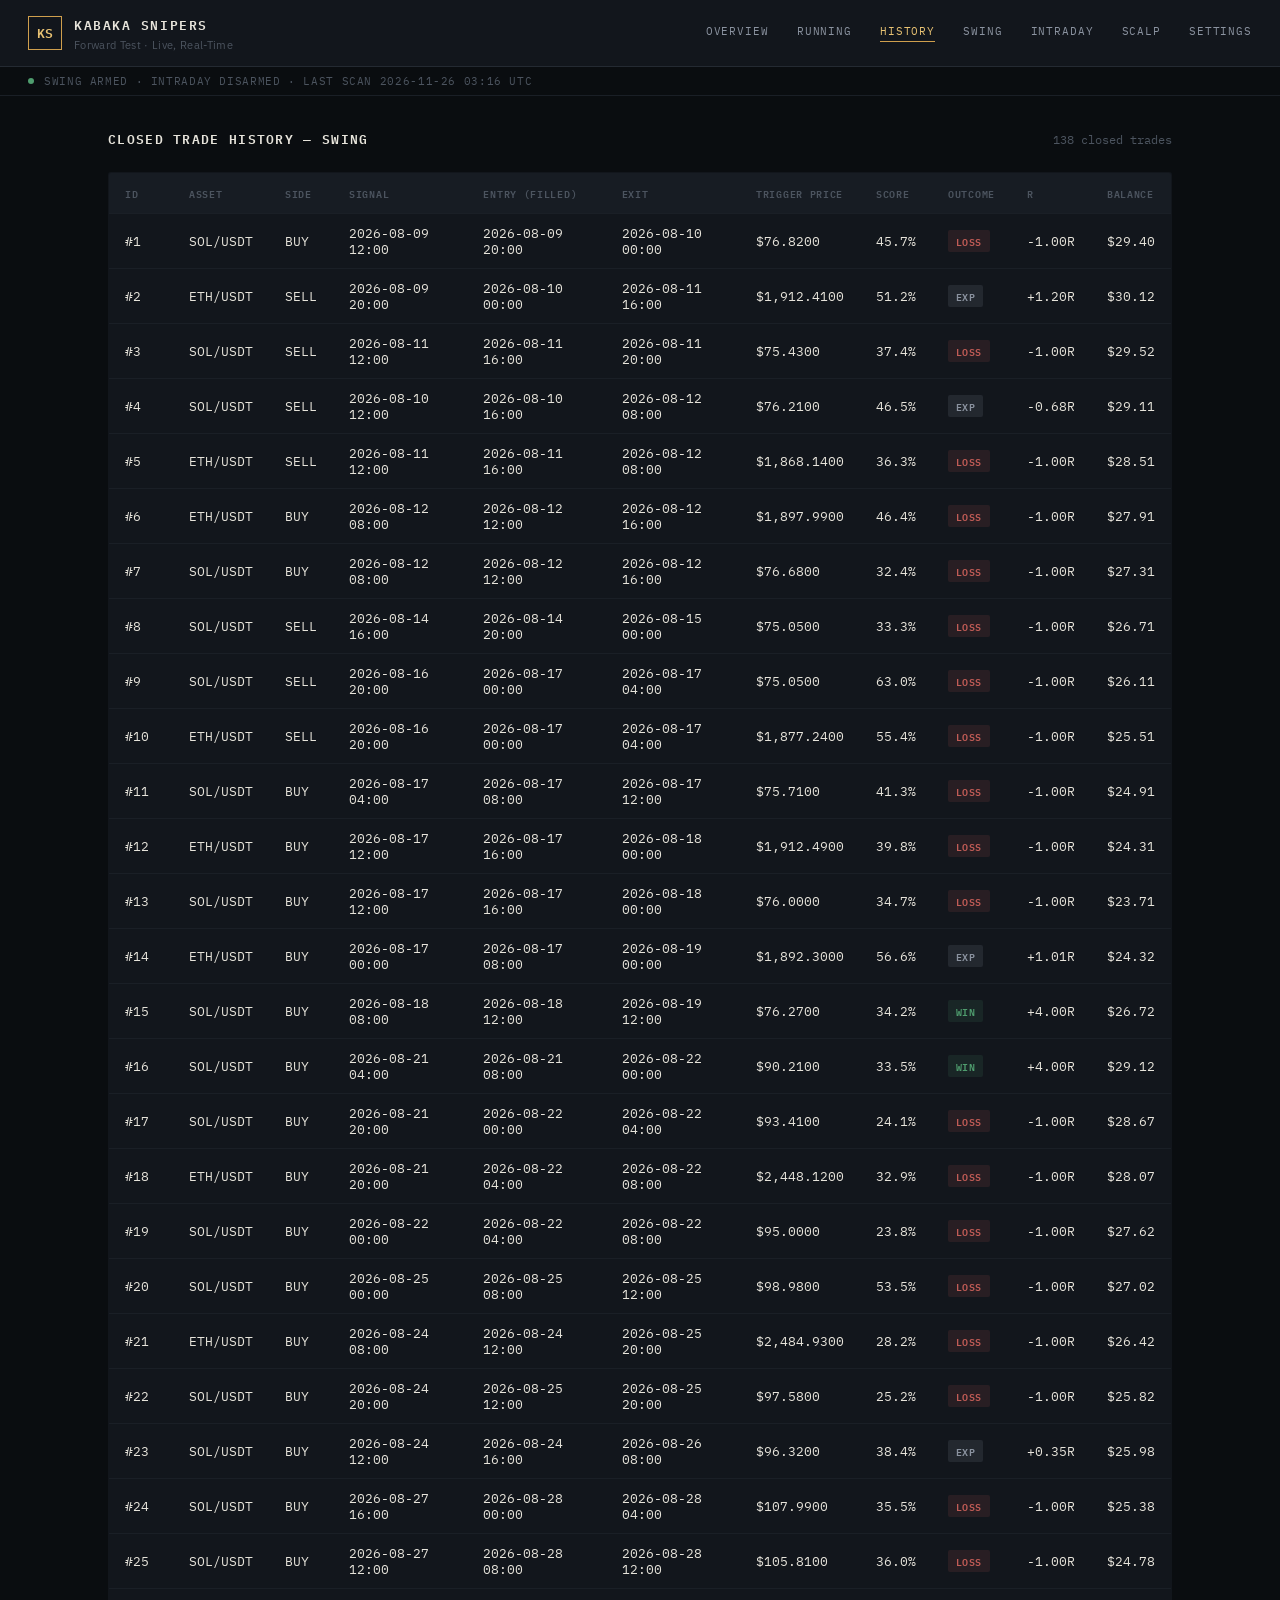
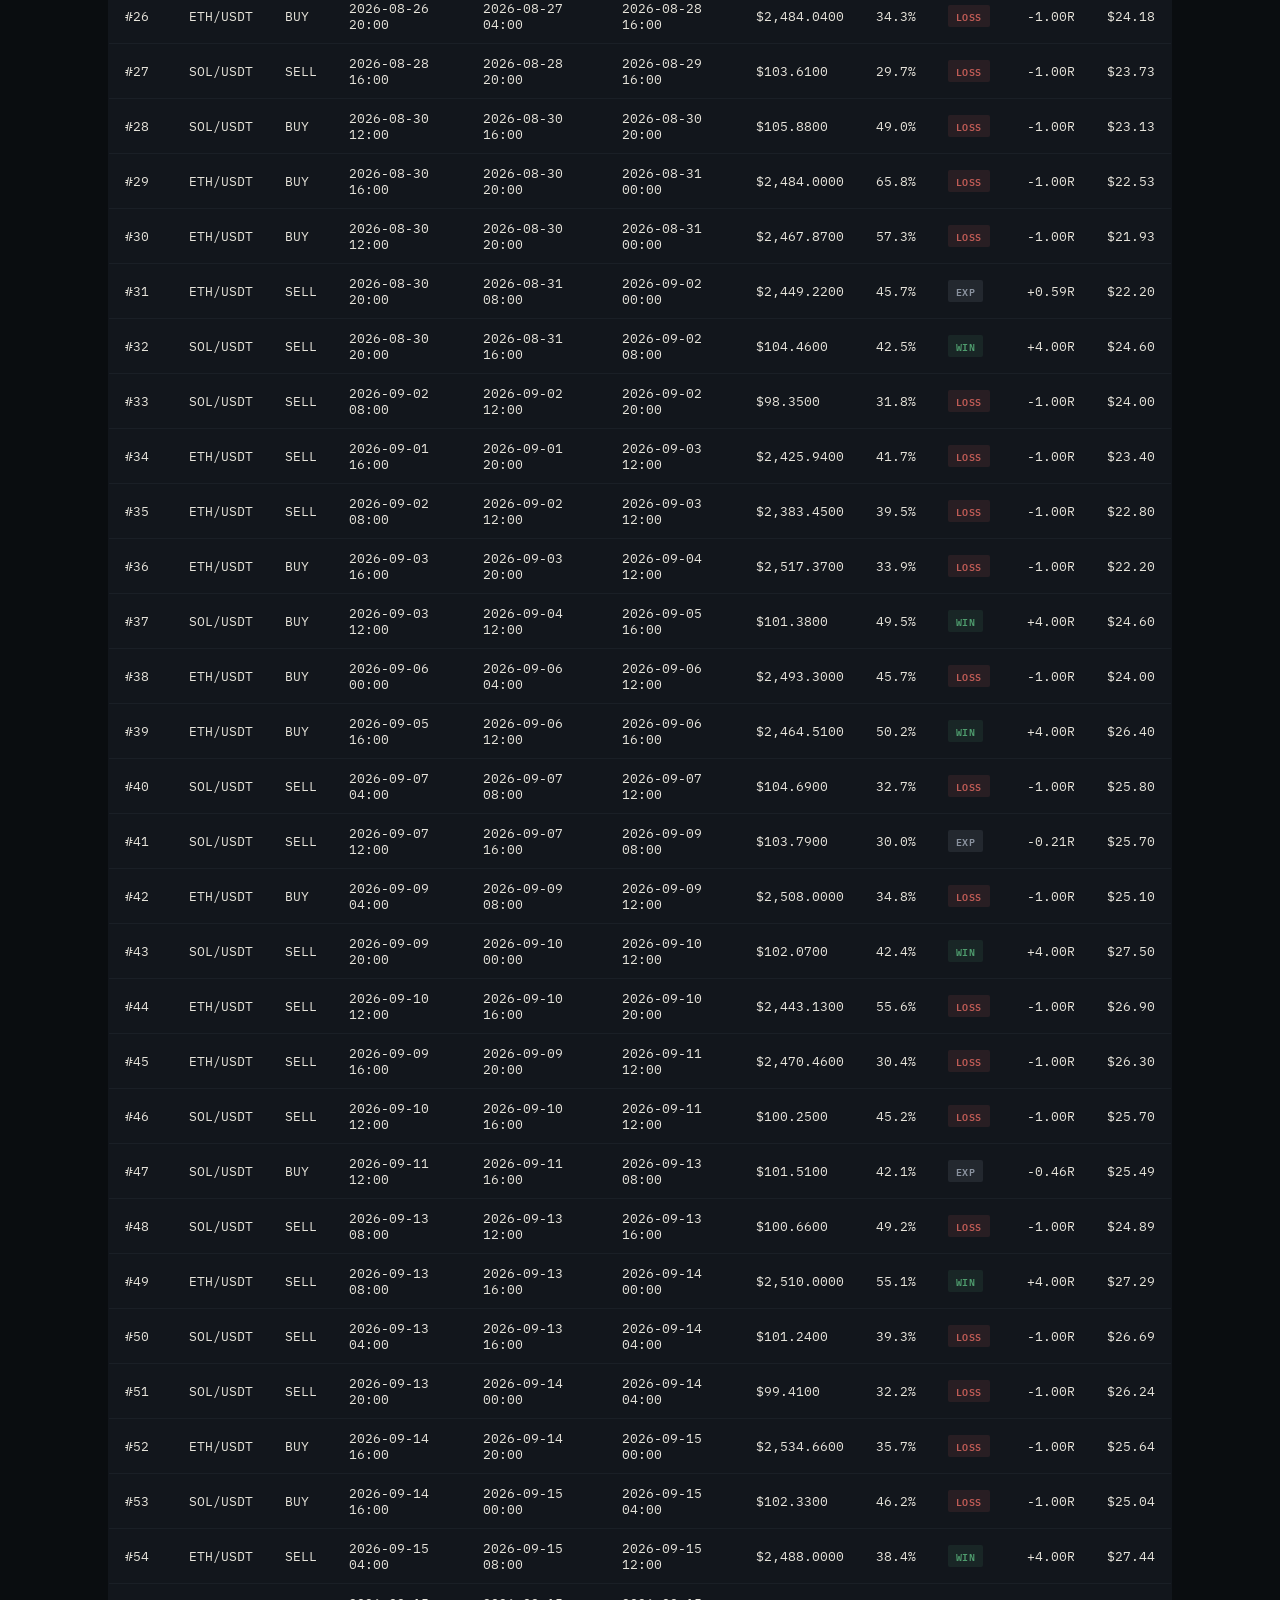
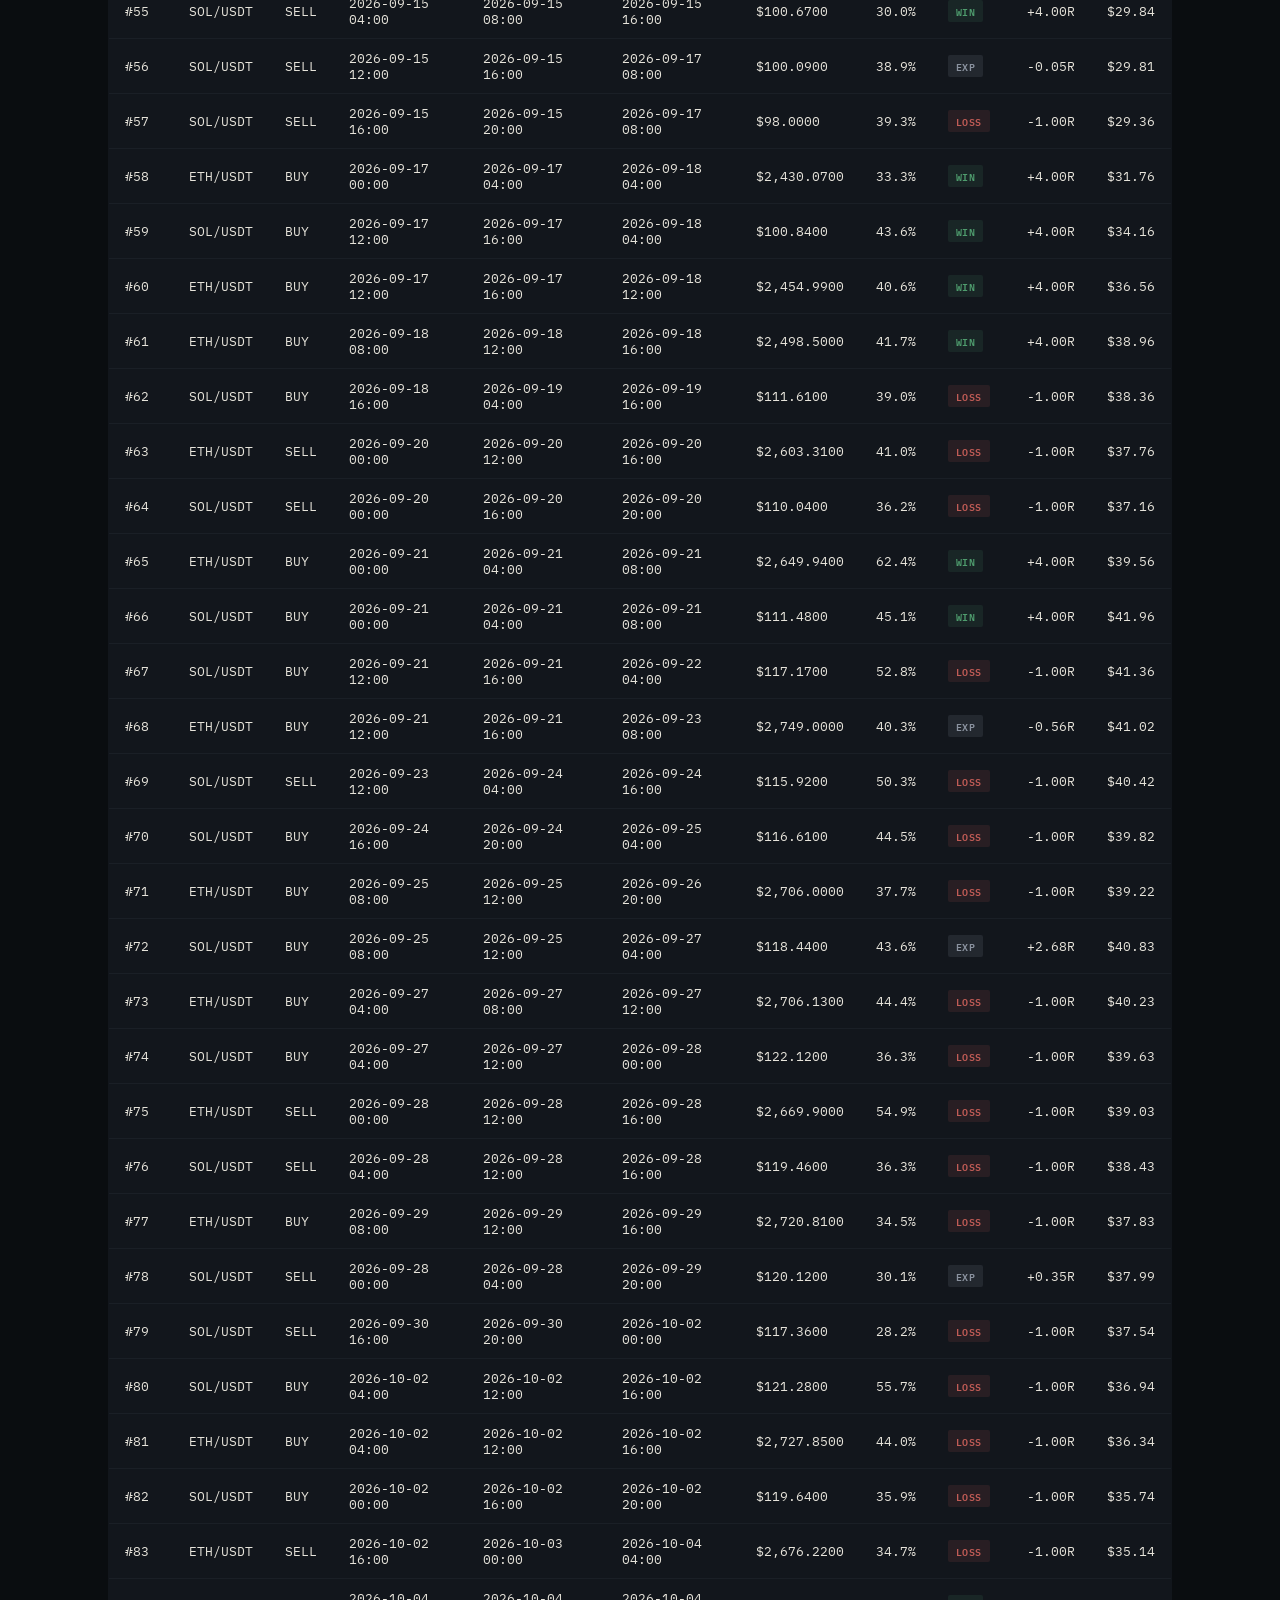
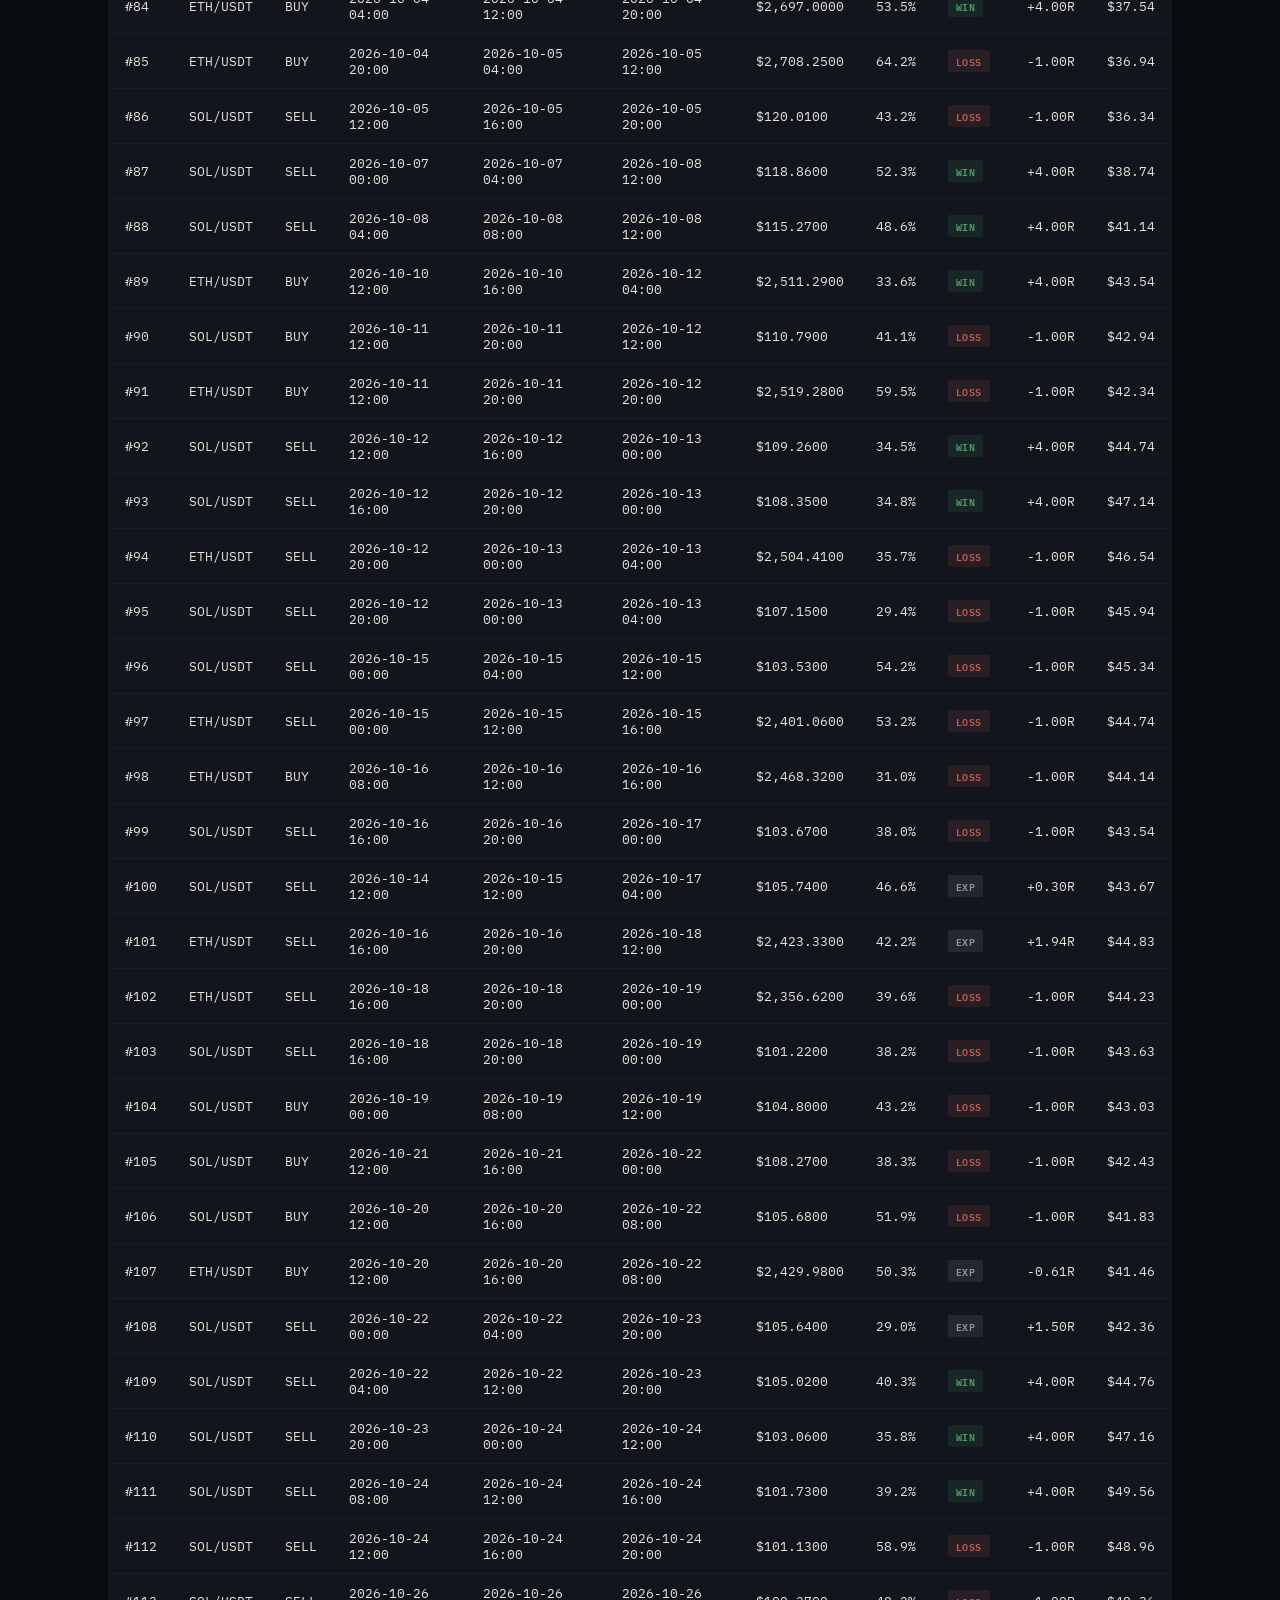
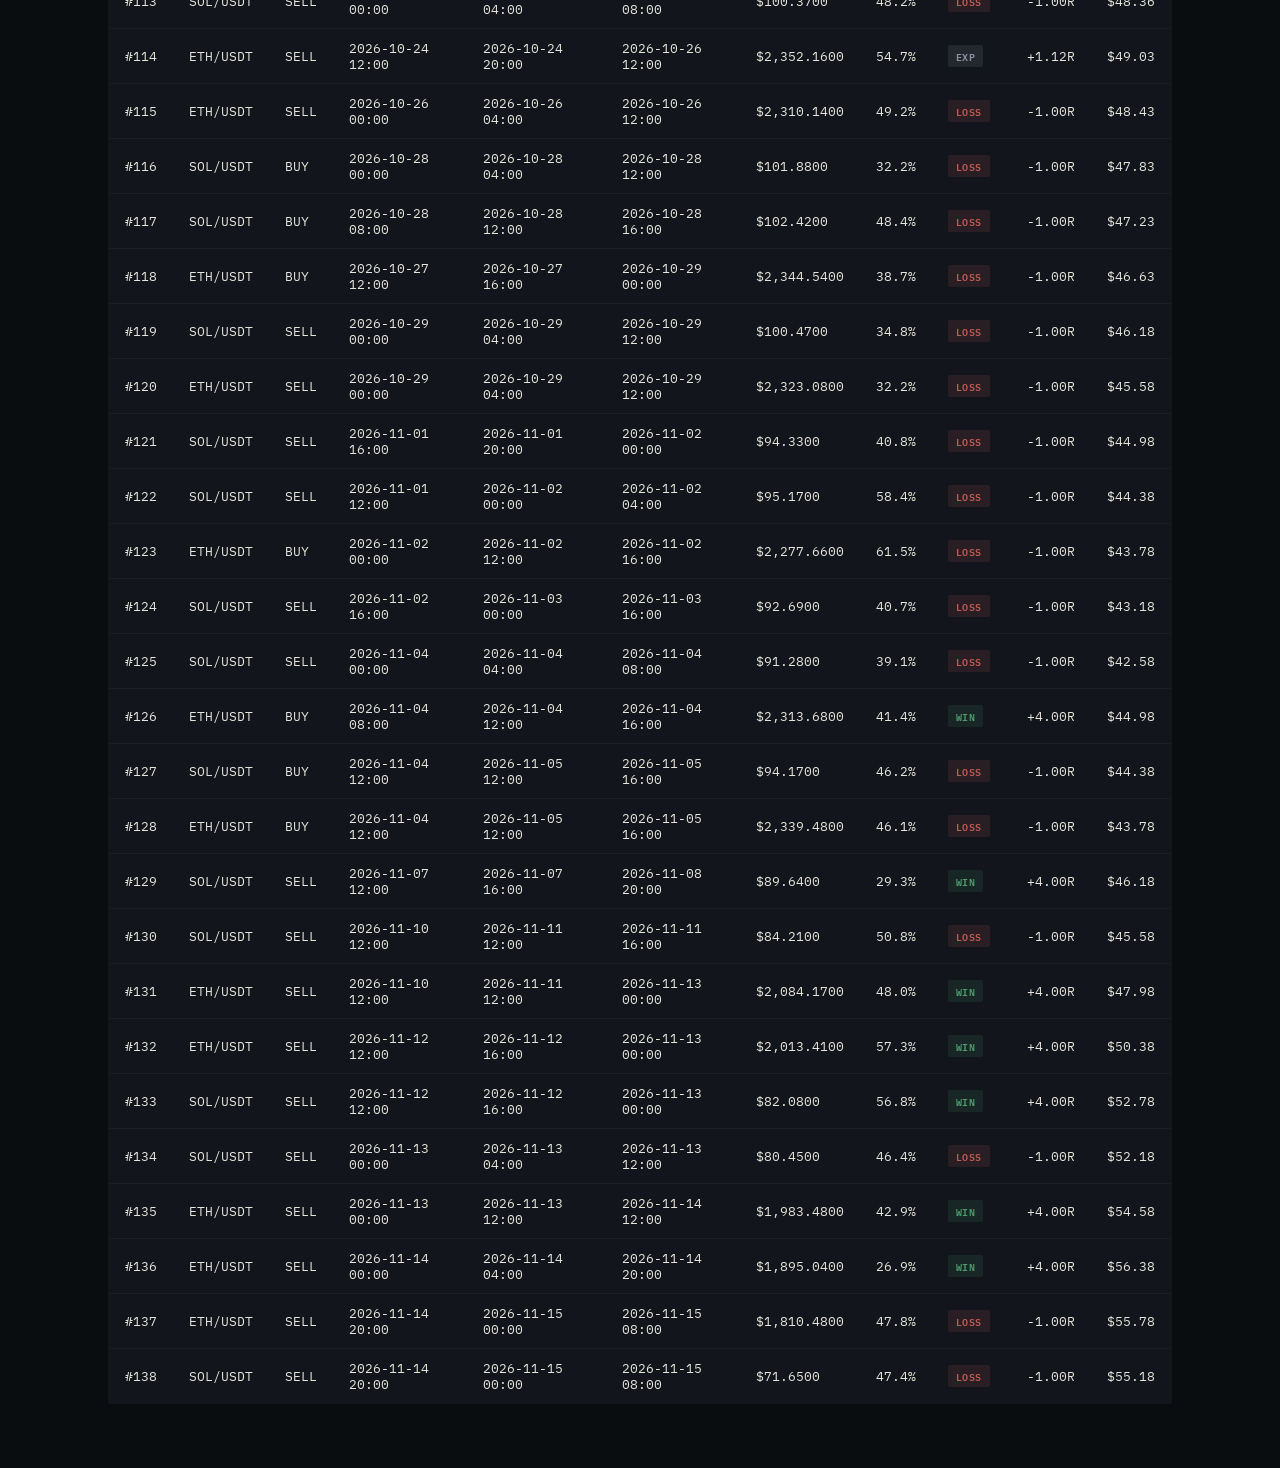
==== docs/history.html @ fc00378f "Forward scan: 2026-11-26 03:16 UTC" ====
<!DOCTYPE html>
<html lang="en">
<head>
    <meta charset="UTF-8">
    <meta name="viewport" content="width=device-width, initial-scale=1.0">
    <title>Kabaka Snipers &middot; History</title>
    <link rel="preconnect" href="https://fonts.googleapis.com">
    <link href="https://fonts.googleapis.com/css2?family=IBM+Plex+Mono:wght@400;500;600&family=IBM+Plex+Sans:wght@400;500&display=swap" rel="stylesheet">
    <link rel="stylesheet" href="static/style.css">
</head>
<body>

    <header class="masthead">
        <div class="brand">
            <div class="brand-mark">KS</div>
            <div>
                <div class="brand-name">KABAKA SNIPERS</div>
                <div class="brand-sub">Forward Test &middot; Live, Real-Time</div>
            </div>
        </div>
        <nav class="masthead-nav">
            <a href="index.html" class="">Overview</a>
            <a href="running.html" class="">Running</a>
            <a href="history.html" class="active">History</a>
            <a href="swing.html" class="">Swing</a>
            <a href="intraday.html" class="">Intraday</a>
            <a href="scalp.html" class="">Scalp</a>
            <a href="settings.html" class="">Settings</a>
        </nav>
        <button class="menu-toggle" onclick="toggleDrawer()" aria-label="Open menu">&#9776;</button>
    </header>

    <div class="ticker">
        <span class="ticker-dot"></span>
        <span class="ticker-text">
            SWING ARMED &middot;
            INTRADAY DISARMED &middot;
            LAST SCAN 2026-11-26 03:16 UTC
        </span>
    </div>

    <div class="drawer-overlay" id="drawerOverlay" onclick="toggleDrawer()"></div>
    <div class="drawer" id="sideDrawer">
        <a href="index.html">Overview</a>
        <a href="running.html">Running</a>
        <a href="history.html">History</a>
        <a href="swing.html">Swing</a>
        <a href="intraday.html">Intraday</a>
        <a href="scalp.html">Scalp</a>
        <a href="settings.html">Settings</a>
    </div>
    <script>
        function toggleDrawer() {
            const d = document.getElementById('sideDrawer');
            const o = document.getElementById('drawerOverlay');
            d.classList.toggle('open');
            o.style.display = d.classList.contains('open') ? 'block' : 'none';
        }
    </script>

    <main class="shell">
        <div class="page-head">
            <h1>Closed Trade History &mdash; Swing</h1>
            <span class="page-head-note mono">138 closed trades</span>
        </div>

        
        <table>
            <thead>
                <tr>
                    <th>ID</th><th>Asset</th><th>Side</th><th>Signal</th><th>Entry (Filled)</th>
                    <th>Exit</th><th>Trigger Price</th><th>Score</th><th>Outcome</th><th>R</th><th>Balance</th>
                </tr>
            </thead>
            <tbody>
                
                <tr>
                    <td>#1</td>
                    <td>SOL/USDT</td>
                    <td>BUY</td>
                    <td>2026-08-09 12:00</td>
                    <td>2026-08-09 20:00</td>
                    <td>2026-08-10 00:00</td>
                    <td>$76.8200</td>
                    <td>45.7%</td>
                    <td><span class="badge loss">LOSS</span></td>
                    <td>-1.00R</td>
                    <td>$29.40</td>
                </tr>
                
                <tr>
                    <td>#2</td>
                    <td>ETH/USDT</td>
                    <td>SELL</td>
                    <td>2026-08-09 20:00</td>
                    <td>2026-08-10 00:00</td>
                    <td>2026-08-11 16:00</td>
                    <td>$1,912.4100</td>
                    <td>51.2%</td>
                    <td><span class="badge exp">EXP</span></td>
                    <td>+1.20R</td>
                    <td>$30.12</td>
                </tr>
                
                <tr>
                    <td>#3</td>
                    <td>SOL/USDT</td>
                    <td>SELL</td>
                    <td>2026-08-11 12:00</td>
                    <td>2026-08-11 16:00</td>
                    <td>2026-08-11 20:00</td>
                    <td>$75.4300</td>
                    <td>37.4%</td>
                    <td><span class="badge loss">LOSS</span></td>
                    <td>-1.00R</td>
                    <td>$29.52</td>
                </tr>
                
                <tr>
                    <td>#4</td>
                    <td>SOL/USDT</td>
                    <td>SELL</td>
                    <td>2026-08-10 12:00</td>
                    <td>2026-08-10 16:00</td>
                    <td>2026-08-12 08:00</td>
                    <td>$76.2100</td>
                    <td>46.5%</td>
                    <td><span class="badge exp">EXP</span></td>
                    <td>-0.68R</td>
                    <td>$29.11</td>
                </tr>
                
                <tr>
                    <td>#5</td>
                    <td>ETH/USDT</td>
                    <td>SELL</td>
                    <td>2026-08-11 12:00</td>
                    <td>2026-08-11 16:00</td>
                    <td>2026-08-12 08:00</td>
                    <td>$1,868.1400</td>
                    <td>36.3%</td>
                    <td><span class="badge loss">LOSS</span></td>
                    <td>-1.00R</td>
                    <td>$28.51</td>
                </tr>
                
                <tr>
                    <td>#6</td>
                    <td>ETH/USDT</td>
                    <td>BUY</td>
                    <td>2026-08-12 08:00</td>
                    <td>2026-08-12 12:00</td>
                    <td>2026-08-12 16:00</td>
                    <td>$1,897.9900</td>
                    <td>46.4%</td>
                    <td><span class="badge loss">LOSS</span></td>
                    <td>-1.00R</td>
                    <td>$27.91</td>
                </tr>
                
                <tr>
                    <td>#7</td>
                    <td>SOL/USDT</td>
                    <td>BUY</td>
                    <td>2026-08-12 08:00</td>
                    <td>2026-08-12 12:00</td>
                    <td>2026-08-12 16:00</td>
                    <td>$76.6800</td>
                    <td>32.4%</td>
                    <td><span class="badge loss">LOSS</span></td>
                    <td>-1.00R</td>
                    <td>$27.31</td>
                </tr>
                
                <tr>
                    <td>#8</td>
                    <td>SOL/USDT</td>
                    <td>SELL</td>
                    <td>2026-08-14 16:00</td>
                    <td>2026-08-14 20:00</td>
                    <td>2026-08-15 00:00</td>
                    <td>$75.0500</td>
                    <td>33.3%</td>
                    <td><span class="badge loss">LOSS</span></td>
                    <td>-1.00R</td>
                    <td>$26.71</td>
                </tr>
                
                <tr>
                    <td>#9</td>
                    <td>SOL/USDT</td>
                    <td>SELL</td>
                    <td>2026-08-16 20:00</td>
                    <td>2026-08-17 00:00</td>
                    <td>2026-08-17 04:00</td>
                    <td>$75.0500</td>
                    <td>63.0%</td>
                    <td><span class="badge loss">LOSS</span></td>
                    <td>-1.00R</td>
                    <td>$26.11</td>
                </tr>
                
                <tr>
                    <td>#10</td>
                    <td>ETH/USDT</td>
                    <td>SELL</td>
                    <td>2026-08-16 20:00</td>
                    <td>2026-08-17 00:00</td>
                    <td>2026-08-17 04:00</td>
                    <td>$1,877.2400</td>
                    <td>55.4%</td>
                    <td><span class="badge loss">LOSS</span></td>
                    <td>-1.00R</td>
                    <td>$25.51</td>
                </tr>
                
                <tr>
                    <td>#11</td>
                    <td>SOL/USDT</td>
                    <td>BUY</td>
                    <td>2026-08-17 04:00</td>
                    <td>2026-08-17 08:00</td>
                    <td>2026-08-17 12:00</td>
                    <td>$75.7100</td>
                    <td>41.3%</td>
                    <td><span class="badge loss">LOSS</span></td>
                    <td>-1.00R</td>
                    <td>$24.91</td>
                </tr>
                
                <tr>
                    <td>#12</td>
                    <td>ETH/USDT</td>
                    <td>BUY</td>
                    <td>2026-08-17 12:00</td>
                    <td>2026-08-17 16:00</td>
                    <td>2026-08-18 00:00</td>
                    <td>$1,912.4900</td>
                    <td>39.8%</td>
                    <td><span class="badge loss">LOSS</span></td>
                    <td>-1.00R</td>
                    <td>$24.31</td>
                </tr>
                
                <tr>
                    <td>#13</td>
                    <td>SOL/USDT</td>
                    <td>BUY</td>
                    <td>2026-08-17 12:00</td>
                    <td>2026-08-17 16:00</td>
                    <td>2026-08-18 00:00</td>
                    <td>$76.0000</td>
                    <td>34.7%</td>
                    <td><span class="badge loss">LOSS</span></td>
                    <td>-1.00R</td>
                    <td>$23.71</td>
                </tr>
                
                <tr>
                    <td>#14</td>
                    <td>ETH/USDT</td>
                    <td>BUY</td>
                    <td>2026-08-17 00:00</td>
                    <td>2026-08-17 08:00</td>
                    <td>2026-08-19 00:00</td>
                    <td>$1,892.3000</td>
                    <td>56.6%</td>
                    <td><span class="badge exp">EXP</span></td>
                    <td>+1.01R</td>
                    <td>$24.32</td>
                </tr>
                
                <tr>
                    <td>#15</td>
                    <td>SOL/USDT</td>
                    <td>BUY</td>
                    <td>2026-08-18 08:00</td>
                    <td>2026-08-18 12:00</td>
                    <td>2026-08-19 12:00</td>
                    <td>$76.2700</td>
                    <td>34.2%</td>
                    <td><span class="badge win">WIN</span></td>
                    <td>+4.00R</td>
                    <td>$26.72</td>
                </tr>
                
                <tr>
                    <td>#16</td>
                    <td>SOL/USDT</td>
                    <td>BUY</td>
                    <td>2026-08-21 04:00</td>
                    <td>2026-08-21 08:00</td>
                    <td>2026-08-22 00:00</td>
                    <td>$90.2100</td>
                    <td>33.5%</td>
                    <td><span class="badge win">WIN</span></td>
                    <td>+4.00R</td>
                    <td>$29.12</td>
                </tr>
                
                <tr>
                    <td>#17</td>
                    <td>SOL/USDT</td>
                    <td>BUY</td>
                    <td>2026-08-21 20:00</td>
                    <td>2026-08-22 00:00</td>
                    <td>2026-08-22 04:00</td>
                    <td>$93.4100</td>
                    <td>24.1%</td>
                    <td><span class="badge loss">LOSS</span></td>
                    <td>-1.00R</td>
                    <td>$28.67</td>
                </tr>
                
                <tr>
                    <td>#18</td>
                    <td>ETH/USDT</td>
                    <td>BUY</td>
                    <td>2026-08-21 20:00</td>
                    <td>2026-08-22 04:00</td>
                    <td>2026-08-22 08:00</td>
                    <td>$2,448.1200</td>
                    <td>32.9%</td>
                    <td><span class="badge loss">LOSS</span></td>
                    <td>-1.00R</td>
                    <td>$28.07</td>
                </tr>
                
                <tr>
                    <td>#19</td>
                    <td>SOL/USDT</td>
                    <td>BUY</td>
                    <td>2026-08-22 00:00</td>
                    <td>2026-08-22 04:00</td>
                    <td>2026-08-22 08:00</td>
                    <td>$95.0000</td>
                    <td>23.8%</td>
                    <td><span class="badge loss">LOSS</span></td>
                    <td>-1.00R</td>
                    <td>$27.62</td>
                </tr>
                
                <tr>
                    <td>#20</td>
                    <td>SOL/USDT</td>
                    <td>BUY</td>
                    <td>2026-08-25 00:00</td>
                    <td>2026-08-25 08:00</td>
                    <td>2026-08-25 12:00</td>
                    <td>$98.9800</td>
                    <td>53.5%</td>
                    <td><span class="badge loss">LOSS</span></td>
                    <td>-1.00R</td>
                    <td>$27.02</td>
                </tr>
                
                <tr>
                    <td>#21</td>
                    <td>ETH/USDT</td>
                    <td>BUY</td>
                    <td>2026-08-24 08:00</td>
                    <td>2026-08-24 12:00</td>
                    <td>2026-08-25 20:00</td>
                    <td>$2,484.9300</td>
                    <td>28.2%</td>
                    <td><span class="badge loss">LOSS</span></td>
                    <td>-1.00R</td>
                    <td>$26.42</td>
                </tr>
                
                <tr>
                    <td>#22</td>
                    <td>SOL/USDT</td>
                    <td>BUY</td>
                    <td>2026-08-24 20:00</td>
                    <td>2026-08-25 12:00</td>
                    <td>2026-08-25 20:00</td>
                    <td>$97.5800</td>
                    <td>25.2%</td>
                    <td><span class="badge loss">LOSS</span></td>
                    <td>-1.00R</td>
                    <td>$25.82</td>
                </tr>
                
                <tr>
                    <td>#23</td>
                    <td>SOL/USDT</td>
                    <td>BUY</td>
                    <td>2026-08-24 12:00</td>
                    <td>2026-08-24 16:00</td>
                    <td>2026-08-26 08:00</td>
                    <td>$96.3200</td>
                    <td>38.4%</td>
                    <td><span class="badge exp">EXP</span></td>
                    <td>+0.35R</td>
                    <td>$25.98</td>
                </tr>
                
                <tr>
                    <td>#24</td>
                    <td>SOL/USDT</td>
                    <td>BUY</td>
                    <td>2026-08-27 16:00</td>
                    <td>2026-08-28 00:00</td>
                    <td>2026-08-28 04:00</td>
                    <td>$107.9900</td>
                    <td>35.5%</td>
                    <td><span class="badge loss">LOSS</span></td>
                    <td>-1.00R</td>
                    <td>$25.38</td>
                </tr>
                
                <tr>
                    <td>#25</td>
                    <td>SOL/USDT</td>
                    <td>BUY</td>
                    <td>2026-08-27 12:00</td>
                    <td>2026-08-28 08:00</td>
                    <td>2026-08-28 12:00</td>
                    <td>$105.8100</td>
                    <td>36.0%</td>
                    <td><span class="badge loss">LOSS</span></td>
                    <td>-1.00R</td>
                    <td>$24.78</td>
                </tr>
                
                <tr>
                    <td>#26</td>
                    <td>ETH/USDT</td>
                    <td>BUY</td>
                    <td>2026-08-26 20:00</td>
                    <td>2026-08-27 04:00</td>
                    <td>2026-08-28 16:00</td>
                    <td>$2,484.0400</td>
                    <td>34.3%</td>
                    <td><span class="badge loss">LOSS</span></td>
                    <td>-1.00R</td>
                    <td>$24.18</td>
                </tr>
                
                <tr>
                    <td>#27</td>
                    <td>SOL/USDT</td>
                    <td>SELL</td>
                    <td>2026-08-28 16:00</td>
                    <td>2026-08-28 20:00</td>
                    <td>2026-08-29 16:00</td>
                    <td>$103.6100</td>
                    <td>29.7%</td>
                    <td><span class="badge loss">LOSS</span></td>
                    <td>-1.00R</td>
                    <td>$23.73</td>
                </tr>
                
                <tr>
                    <td>#28</td>
                    <td>SOL/USDT</td>
                    <td>BUY</td>
                    <td>2026-08-30 12:00</td>
                    <td>2026-08-30 16:00</td>
                    <td>2026-08-30 20:00</td>
                    <td>$105.8800</td>
                    <td>49.0%</td>
                    <td><span class="badge loss">LOSS</span></td>
                    <td>-1.00R</td>
                    <td>$23.13</td>
                </tr>
                
                <tr>
                    <td>#29</td>
                    <td>ETH/USDT</td>
                    <td>BUY</td>
                    <td>2026-08-30 16:00</td>
                    <td>2026-08-30 20:00</td>
                    <td>2026-08-31 00:00</td>
                    <td>$2,484.0000</td>
                    <td>65.8%</td>
                    <td><span class="badge loss">LOSS</span></td>
                    <td>-1.00R</td>
                    <td>$22.53</td>
                </tr>
                
                <tr>
                    <td>#30</td>
                    <td>ETH/USDT</td>
                    <td>BUY</td>
                    <td>2026-08-30 12:00</td>
                    <td>2026-08-30 20:00</td>
                    <td>2026-08-31 00:00</td>
                    <td>$2,467.8700</td>
                    <td>57.3%</td>
                    <td><span class="badge loss">LOSS</span></td>
                    <td>-1.00R</td>
                    <td>$21.93</td>
                </tr>
                
                <tr>
                    <td>#31</td>
                    <td>ETH/USDT</td>
                    <td>SELL</td>
                    <td>2026-08-30 20:00</td>
                    <td>2026-08-31 08:00</td>
                    <td>2026-09-02 00:00</td>
                    <td>$2,449.2200</td>
                    <td>45.7%</td>
                    <td><span class="badge exp">EXP</span></td>
                    <td>+0.59R</td>
                    <td>$22.20</td>
                </tr>
                
                <tr>
                    <td>#32</td>
                    <td>SOL/USDT</td>
                    <td>SELL</td>
                    <td>2026-08-30 20:00</td>
                    <td>2026-08-31 16:00</td>
                    <td>2026-09-02 08:00</td>
                    <td>$104.4600</td>
                    <td>42.5%</td>
                    <td><span class="badge win">WIN</span></td>
                    <td>+4.00R</td>
                    <td>$24.60</td>
                </tr>
                
                <tr>
                    <td>#33</td>
                    <td>SOL/USDT</td>
                    <td>SELL</td>
                    <td>2026-09-02 08:00</td>
                    <td>2026-09-02 12:00</td>
                    <td>2026-09-02 20:00</td>
                    <td>$98.3500</td>
                    <td>31.8%</td>
                    <td><span class="badge loss">LOSS</span></td>
                    <td>-1.00R</td>
                    <td>$24.00</td>
                </tr>
                
                <tr>
                    <td>#34</td>
                    <td>ETH/USDT</td>
                    <td>SELL</td>
                    <td>2026-09-01 16:00</td>
                    <td>2026-09-01 20:00</td>
                    <td>2026-09-03 12:00</td>
                    <td>$2,425.9400</td>
                    <td>41.7%</td>
                    <td><span class="badge loss">LOSS</span></td>
                    <td>-1.00R</td>
                    <td>$23.40</td>
                </tr>
                
                <tr>
                    <td>#35</td>
                    <td>ETH/USDT</td>
                    <td>SELL</td>
                    <td>2026-09-02 08:00</td>
                    <td>2026-09-02 12:00</td>
                    <td>2026-09-03 12:00</td>
                    <td>$2,383.4500</td>
                    <td>39.5%</td>
                    <td><span class="badge loss">LOSS</span></td>
                    <td>-1.00R</td>
                    <td>$22.80</td>
                </tr>
                
                <tr>
                    <td>#36</td>
                    <td>ETH/USDT</td>
                    <td>BUY</td>
                    <td>2026-09-03 16:00</td>
                    <td>2026-09-03 20:00</td>
                    <td>2026-09-04 12:00</td>
                    <td>$2,517.3700</td>
                    <td>33.9%</td>
                    <td><span class="badge loss">LOSS</span></td>
                    <td>-1.00R</td>
                    <td>$22.20</td>
                </tr>
                
                <tr>
                    <td>#37</td>
                    <td>SOL/USDT</td>
                    <td>BUY</td>
                    <td>2026-09-03 12:00</td>
                    <td>2026-09-04 12:00</td>
                    <td>2026-09-05 16:00</td>
                    <td>$101.3800</td>
                    <td>49.5%</td>
                    <td><span class="badge win">WIN</span></td>
                    <td>+4.00R</td>
                    <td>$24.60</td>
                </tr>
                
                <tr>
                    <td>#38</td>
                    <td>ETH/USDT</td>
                    <td>BUY</td>
                    <td>2026-09-06 00:00</td>
                    <td>2026-09-06 04:00</td>
                    <td>2026-09-06 12:00</td>
                    <td>$2,493.3000</td>
                    <td>45.7%</td>
                    <td><span class="badge loss">LOSS</span></td>
                    <td>-1.00R</td>
                    <td>$24.00</td>
                </tr>
                
                <tr>
                    <td>#39</td>
                    <td>ETH/USDT</td>
                    <td>BUY</td>
                    <td>2026-09-05 16:00</td>
                    <td>2026-09-06 12:00</td>
                    <td>2026-09-06 16:00</td>
                    <td>$2,464.5100</td>
                    <td>50.2%</td>
                    <td><span class="badge win">WIN</span></td>
                    <td>+4.00R</td>
                    <td>$26.40</td>
                </tr>
                
                <tr>
                    <td>#40</td>
                    <td>SOL/USDT</td>
                    <td>SELL</td>
                    <td>2026-09-07 04:00</td>
                    <td>2026-09-07 08:00</td>
                    <td>2026-09-07 12:00</td>
                    <td>$104.6900</td>
                    <td>32.7%</td>
                    <td><span class="badge loss">LOSS</span></td>
                    <td>-1.00R</td>
                    <td>$25.80</td>
                </tr>
                
                <tr>
                    <td>#41</td>
                    <td>SOL/USDT</td>
                    <td>SELL</td>
                    <td>2026-09-07 12:00</td>
                    <td>2026-09-07 16:00</td>
                    <td>2026-09-09 08:00</td>
                    <td>$103.7900</td>
                    <td>30.0%</td>
                    <td><span class="badge exp">EXP</span></td>
                    <td>-0.21R</td>
                    <td>$25.70</td>
                </tr>
                
                <tr>
                    <td>#42</td>
                    <td>ETH/USDT</td>
                    <td>BUY</td>
                    <td>2026-09-09 04:00</td>
                    <td>2026-09-09 08:00</td>
                    <td>2026-09-09 12:00</td>
                    <td>$2,508.0000</td>
                    <td>34.8%</td>
                    <td><span class="badge loss">LOSS</span></td>
                    <td>-1.00R</td>
                    <td>$25.10</td>
                </tr>
                
                <tr>
                    <td>#43</td>
                    <td>SOL/USDT</td>
                    <td>SELL</td>
                    <td>2026-09-09 20:00</td>
                    <td>2026-09-10 00:00</td>
                    <td>2026-09-10 12:00</td>
                    <td>$102.0700</td>
                    <td>42.4%</td>
                    <td><span class="badge win">WIN</span></td>
                    <td>+4.00R</td>
                    <td>$27.50</td>
                </tr>
                
                <tr>
                    <td>#44</td>
                    <td>ETH/USDT</td>
                    <td>SELL</td>
                    <td>2026-09-10 12:00</td>
                    <td>2026-09-10 16:00</td>
                    <td>2026-09-10 20:00</td>
                    <td>$2,443.1300</td>
                    <td>55.6%</td>
                    <td><span class="badge loss">LOSS</span></td>
                    <td>-1.00R</td>
                    <td>$26.90</td>
                </tr>
                
                <tr>
                    <td>#45</td>
                    <td>ETH/USDT</td>
                    <td>SELL</td>
                    <td>2026-09-09 16:00</td>
                    <td>2026-09-09 20:00</td>
                    <td>2026-09-11 12:00</td>
                    <td>$2,470.4600</td>
                    <td>30.4%</td>
                    <td><span class="badge loss">LOSS</span></td>
                    <td>-1.00R</td>
                    <td>$26.30</td>
                </tr>
                
                <tr>
                    <td>#46</td>
                    <td>SOL/USDT</td>
                    <td>SELL</td>
                    <td>2026-09-10 12:00</td>
                    <td>2026-09-10 16:00</td>
                    <td>2026-09-11 12:00</td>
                    <td>$100.2500</td>
                    <td>45.2%</td>
                    <td><span class="badge loss">LOSS</span></td>
                    <td>-1.00R</td>
                    <td>$25.70</td>
                </tr>
                
                <tr>
                    <td>#47</td>
                    <td>SOL/USDT</td>
                    <td>BUY</td>
                    <td>2026-09-11 12:00</td>
                    <td>2026-09-11 16:00</td>
                    <td>2026-09-13 08:00</td>
                    <td>$101.5100</td>
                    <td>42.1%</td>
                    <td><span class="badge exp">EXP</span></td>
                    <td>-0.46R</td>
                    <td>$25.49</td>
                </tr>
                
                <tr>
                    <td>#48</td>
                    <td>SOL/USDT</td>
                    <td>SELL</td>
                    <td>2026-09-13 08:00</td>
                    <td>2026-09-13 12:00</td>
                    <td>2026-09-13 16:00</td>
                    <td>$100.6600</td>
                    <td>49.2%</td>
                    <td><span class="badge loss">LOSS</span></td>
                    <td>-1.00R</td>
                    <td>$24.89</td>
                </tr>
                
                <tr>
                    <td>#49</td>
                    <td>ETH/USDT</td>
                    <td>SELL</td>
                    <td>2026-09-13 08:00</td>
                    <td>2026-09-13 16:00</td>
                    <td>2026-09-14 00:00</td>
                    <td>$2,510.0000</td>
                    <td>55.1%</td>
                    <td><span class="badge win">WIN</span></td>
                    <td>+4.00R</td>
                    <td>$27.29</td>
                </tr>
                
                <tr>
                    <td>#50</td>
                    <td>SOL/USDT</td>
                    <td>SELL</td>
                    <td>2026-09-13 04:00</td>
                    <td>2026-09-13 16:00</td>
                    <td>2026-09-14 04:00</td>
                    <td>$101.2400</td>
                    <td>39.3%</td>
                    <td><span class="badge loss">LOSS</span></td>
                    <td>-1.00R</td>
                    <td>$26.69</td>
                </tr>
                
                <tr>
                    <td>#51</td>
                    <td>SOL/USDT</td>
                    <td>SELL</td>
                    <td>2026-09-13 20:00</td>
                    <td>2026-09-14 00:00</td>
                    <td>2026-09-14 04:00</td>
                    <td>$99.4100</td>
                    <td>32.2%</td>
                    <td><span class="badge loss">LOSS</span></td>
                    <td>-1.00R</td>
                    <td>$26.24</td>
                </tr>
                
                <tr>
                    <td>#52</td>
                    <td>ETH/USDT</td>
                    <td>BUY</td>
                    <td>2026-09-14 16:00</td>
                    <td>2026-09-14 20:00</td>
                    <td>2026-09-15 00:00</td>
                    <td>$2,534.6600</td>
                    <td>35.7%</td>
                    <td><span class="badge loss">LOSS</span></td>
                    <td>-1.00R</td>
                    <td>$25.64</td>
                </tr>
                
                <tr>
                    <td>#53</td>
                    <td>SOL/USDT</td>
                    <td>BUY</td>
                    <td>2026-09-14 16:00</td>
                    <td>2026-09-15 00:00</td>
                    <td>2026-09-15 04:00</td>
                    <td>$102.3300</td>
                    <td>46.2%</td>
                    <td><span class="badge loss">LOSS</span></td>
                    <td>-1.00R</td>
                    <td>$25.04</td>
                </tr>
                
                <tr>
                    <td>#54</td>
                    <td>ETH/USDT</td>
                    <td>SELL</td>
                    <td>2026-09-15 04:00</td>
                    <td>2026-09-15 08:00</td>
                    <td>2026-09-15 12:00</td>
                    <td>$2,488.0000</td>
                    <td>38.4%</td>
                    <td><span class="badge win">WIN</span></td>
                    <td>+4.00R</td>
                    <td>$27.44</td>
                </tr>
                
                <tr>
                    <td>#55</td>
                    <td>SOL/USDT</td>
                    <td>SELL</td>
                    <td>2026-09-15 04:00</td>
                    <td>2026-09-15 08:00</td>
                    <td>2026-09-15 16:00</td>
                    <td>$100.6700</td>
                    <td>30.0%</td>
                    <td><span class="badge win">WIN</span></td>
                    <td>+4.00R</td>
                    <td>$29.84</td>
                </tr>
                
                <tr>
                    <td>#56</td>
                    <td>SOL/USDT</td>
                    <td>SELL</td>
                    <td>2026-09-15 12:00</td>
                    <td>2026-09-15 16:00</td>
                    <td>2026-09-17 08:00</td>
                    <td>$100.0900</td>
                    <td>38.9%</td>
                    <td><span class="badge exp">EXP</span></td>
                    <td>-0.05R</td>
                    <td>$29.81</td>
                </tr>
                
                <tr>
                    <td>#57</td>
                    <td>SOL/USDT</td>
                    <td>SELL</td>
                    <td>2026-09-15 16:00</td>
                    <td>2026-09-15 20:00</td>
                    <td>2026-09-17 08:00</td>
                    <td>$98.0000</td>
                    <td>39.3%</td>
                    <td><span class="badge loss">LOSS</span></td>
                    <td>-1.00R</td>
                    <td>$29.36</td>
                </tr>
                
                <tr>
                    <td>#58</td>
                    <td>ETH/USDT</td>
                    <td>BUY</td>
                    <td>2026-09-17 00:00</td>
                    <td>2026-09-17 04:00</td>
                    <td>2026-09-18 04:00</td>
                    <td>$2,430.0700</td>
                    <td>33.3%</td>
                    <td><span class="badge win">WIN</span></td>
                    <td>+4.00R</td>
                    <td>$31.76</td>
                </tr>
                
                <tr>
                    <td>#59</td>
                    <td>SOL/USDT</td>
                    <td>BUY</td>
                    <td>2026-09-17 12:00</td>
                    <td>2026-09-17 16:00</td>
                    <td>2026-09-18 04:00</td>
                    <td>$100.8400</td>
                    <td>43.6%</td>
                    <td><span class="badge win">WIN</span></td>
                    <td>+4.00R</td>
                    <td>$34.16</td>
                </tr>
                
                <tr>
                    <td>#60</td>
                    <td>ETH/USDT</td>
                    <td>BUY</td>
                    <td>2026-09-17 12:00</td>
                    <td>2026-09-17 16:00</td>
                    <td>2026-09-18 12:00</td>
                    <td>$2,454.9900</td>
                    <td>40.6%</td>
                    <td><span class="badge win">WIN</span></td>
                    <td>+4.00R</td>
                    <td>$36.56</td>
                </tr>
                
                <tr>
                    <td>#61</td>
                    <td>ETH/USDT</td>
                    <td>BUY</td>
                    <td>2026-09-18 08:00</td>
                    <td>2026-09-18 12:00</td>
                    <td>2026-09-18 16:00</td>
                    <td>$2,498.5000</td>
                    <td>41.7%</td>
                    <td><span class="badge win">WIN</span></td>
                    <td>+4.00R</td>
                    <td>$38.96</td>
                </tr>
                
                <tr>
                    <td>#62</td>
                    <td>SOL/USDT</td>
                    <td>BUY</td>
                    <td>2026-09-18 16:00</td>
                    <td>2026-09-19 04:00</td>
                    <td>2026-09-19 16:00</td>
                    <td>$111.6100</td>
                    <td>39.0%</td>
                    <td><span class="badge loss">LOSS</span></td>
                    <td>-1.00R</td>
                    <td>$38.36</td>
                </tr>
                
                <tr>
                    <td>#63</td>
                    <td>ETH/USDT</td>
                    <td>SELL</td>
                    <td>2026-09-20 00:00</td>
                    <td>2026-09-20 12:00</td>
                    <td>2026-09-20 16:00</td>
                    <td>$2,603.3100</td>
                    <td>41.0%</td>
                    <td><span class="badge loss">LOSS</span></td>
                    <td>-1.00R</td>
                    <td>$37.76</td>
                </tr>
                
                <tr>
                    <td>#64</td>
                    <td>SOL/USDT</td>
                    <td>SELL</td>
                    <td>2026-09-20 00:00</td>
                    <td>2026-09-20 16:00</td>
                    <td>2026-09-20 20:00</td>
                    <td>$110.0400</td>
                    <td>36.2%</td>
                    <td><span class="badge loss">LOSS</span></td>
                    <td>-1.00R</td>
                    <td>$37.16</td>
                </tr>
                
                <tr>
                    <td>#65</td>
                    <td>ETH/USDT</td>
                    <td>BUY</td>
                    <td>2026-09-21 00:00</td>
                    <td>2026-09-21 04:00</td>
                    <td>2026-09-21 08:00</td>
                    <td>$2,649.9400</td>
                    <td>62.4%</td>
                    <td><span class="badge win">WIN</span></td>
                    <td>+4.00R</td>
                    <td>$39.56</td>
                </tr>
                
                <tr>
                    <td>#66</td>
                    <td>SOL/USDT</td>
                    <td>BUY</td>
                    <td>2026-09-21 00:00</td>
                    <td>2026-09-21 04:00</td>
                    <td>2026-09-21 08:00</td>
                    <td>$111.4800</td>
                    <td>45.1%</td>
                    <td><span class="badge win">WIN</span></td>
                    <td>+4.00R</td>
                    <td>$41.96</td>
                </tr>
                
                <tr>
                    <td>#67</td>
                    <td>SOL/USDT</td>
                    <td>BUY</td>
                    <td>2026-09-21 12:00</td>
                    <td>2026-09-21 16:00</td>
                    <td>2026-09-22 04:00</td>
                    <td>$117.1700</td>
                    <td>52.8%</td>
                    <td><span class="badge loss">LOSS</span></td>
                    <td>-1.00R</td>
                    <td>$41.36</td>
                </tr>
                
                <tr>
                    <td>#68</td>
                    <td>ETH/USDT</td>
                    <td>BUY</td>
                    <td>2026-09-21 12:00</td>
                    <td>2026-09-21 16:00</td>
                    <td>2026-09-23 08:00</td>
                    <td>$2,749.0000</td>
                    <td>40.3%</td>
                    <td><span class="badge exp">EXP</span></td>
                    <td>-0.56R</td>
                    <td>$41.02</td>
                </tr>
                
                <tr>
                    <td>#69</td>
                    <td>SOL/USDT</td>
                    <td>SELL</td>
                    <td>2026-09-23 12:00</td>
                    <td>2026-09-24 04:00</td>
                    <td>2026-09-24 16:00</td>
                    <td>$115.9200</td>
                    <td>50.3%</td>
                    <td><span class="badge loss">LOSS</span></td>
                    <td>-1.00R</td>
                    <td>$40.42</td>
                </tr>
                
                <tr>
                    <td>#70</td>
                    <td>SOL/USDT</td>
                    <td>BUY</td>
                    <td>2026-09-24 16:00</td>
                    <td>2026-09-24 20:00</td>
                    <td>2026-09-25 04:00</td>
                    <td>$116.6100</td>
                    <td>44.5%</td>
                    <td><span class="badge loss">LOSS</span></td>
                    <td>-1.00R</td>
                    <td>$39.82</td>
                </tr>
                
                <tr>
                    <td>#71</td>
                    <td>ETH/USDT</td>
                    <td>BUY</td>
                    <td>2026-09-25 08:00</td>
                    <td>2026-09-25 12:00</td>
                    <td>2026-09-26 20:00</td>
                    <td>$2,706.0000</td>
                    <td>37.7%</td>
                    <td><span class="badge loss">LOSS</span></td>
                    <td>-1.00R</td>
                    <td>$39.22</td>
                </tr>
                
                <tr>
                    <td>#72</td>
                    <td>SOL/USDT</td>
                    <td>BUY</td>
                    <td>2026-09-25 08:00</td>
                    <td>2026-09-25 12:00</td>
                    <td>2026-09-27 04:00</td>
                    <td>$118.4400</td>
                    <td>43.6%</td>
                    <td><span class="badge exp">EXP</span></td>
                    <td>+2.68R</td>
                    <td>$40.83</td>
                </tr>
                
                <tr>
                    <td>#73</td>
                    <td>ETH/USDT</td>
                    <td>BUY</td>
                    <td>2026-09-27 04:00</td>
                    <td>2026-09-27 08:00</td>
                    <td>2026-09-27 12:00</td>
                    <td>$2,706.1300</td>
                    <td>44.4%</td>
                    <td><span class="badge loss">LOSS</span></td>
                    <td>-1.00R</td>
                    <td>$40.23</td>
                </tr>
                
                <tr>
                    <td>#74</td>
                    <td>SOL/USDT</td>
                    <td>BUY</td>
                    <td>2026-09-27 04:00</td>
                    <td>2026-09-27 12:00</td>
                    <td>2026-09-28 00:00</td>
                    <td>$122.1200</td>
                    <td>36.3%</td>
                    <td><span class="badge loss">LOSS</span></td>
                    <td>-1.00R</td>
                    <td>$39.63</td>
                </tr>
                
                <tr>
                    <td>#75</td>
                    <td>ETH/USDT</td>
                    <td>SELL</td>
                    <td>2026-09-28 00:00</td>
                    <td>2026-09-28 12:00</td>
                    <td>2026-09-28 16:00</td>
                    <td>$2,669.9000</td>
                    <td>54.9%</td>
                    <td><span class="badge loss">LOSS</span></td>
                    <td>-1.00R</td>
                    <td>$39.03</td>
                </tr>
                
                <tr>
                    <td>#76</td>
                    <td>SOL/USDT</td>
                    <td>SELL</td>
                    <td>2026-09-28 04:00</td>
                    <td>2026-09-28 12:00</td>
                    <td>2026-09-28 16:00</td>
                    <td>$119.4600</td>
                    <td>36.3%</td>
                    <td><span class="badge loss">LOSS</span></td>
                    <td>-1.00R</td>
                    <td>$38.43</td>
                </tr>
                
                <tr>
                    <td>#77</td>
                    <td>ETH/USDT</td>
                    <td>BUY</td>
                    <td>2026-09-29 08:00</td>
                    <td>2026-09-29 12:00</td>
                    <td>2026-09-29 16:00</td>
                    <td>$2,720.8100</td>
                    <td>34.5%</td>
                    <td><span class="badge loss">LOSS</span></td>
                    <td>-1.00R</td>
                    <td>$37.83</td>
                </tr>
                
                <tr>
                    <td>#78</td>
                    <td>SOL/USDT</td>
                    <td>SELL</td>
                    <td>2026-09-28 00:00</td>
                    <td>2026-09-28 04:00</td>
                    <td>2026-09-29 20:00</td>
                    <td>$120.1200</td>
                    <td>30.1%</td>
                    <td><span class="badge exp">EXP</span></td>
                    <td>+0.35R</td>
                    <td>$37.99</td>
                </tr>
                
                <tr>
                    <td>#79</td>
                    <td>SOL/USDT</td>
                    <td>SELL</td>
                    <td>2026-09-30 16:00</td>
                    <td>2026-09-30 20:00</td>
                    <td>2026-10-02 00:00</td>
                    <td>$117.3600</td>
                    <td>28.2%</td>
                    <td><span class="badge loss">LOSS</span></td>
                    <td>-1.00R</td>
                    <td>$37.54</td>
                </tr>
                
                <tr>
                    <td>#80</td>
                    <td>SOL/USDT</td>
                    <td>BUY</td>
                    <td>2026-10-02 04:00</td>
                    <td>2026-10-02 12:00</td>
                    <td>2026-10-02 16:00</td>
                    <td>$121.2800</td>
                    <td>55.7%</td>
                    <td><span class="badge loss">LOSS</span></td>
                    <td>-1.00R</td>
                    <td>$36.94</td>
                </tr>
                
                <tr>
                    <td>#81</td>
                    <td>ETH/USDT</td>
                    <td>BUY</td>
                    <td>2026-10-02 04:00</td>
                    <td>2026-10-02 12:00</td>
                    <td>2026-10-02 16:00</td>
                    <td>$2,727.8500</td>
                    <td>44.0%</td>
                    <td><span class="badge loss">LOSS</span></td>
                    <td>-1.00R</td>
                    <td>$36.34</td>
                </tr>
                
                <tr>
                    <td>#82</td>
                    <td>SOL/USDT</td>
                    <td>BUY</td>
                    <td>2026-10-02 00:00</td>
                    <td>2026-10-02 16:00</td>
                    <td>2026-10-02 20:00</td>
                    <td>$119.6400</td>
                    <td>35.9%</td>
                    <td><span class="badge loss">LOSS</span></td>
                    <td>-1.00R</td>
                    <td>$35.74</td>
                </tr>
                
                <tr>
                    <td>#83</td>
                    <td>ETH/USDT</td>
                    <td>SELL</td>
                    <td>2026-10-02 16:00</td>
                    <td>2026-10-03 00:00</td>
                    <td>2026-10-04 04:00</td>
                    <td>$2,676.2200</td>
                    <td>34.7%</td>
                    <td><span class="badge loss">LOSS</span></td>
                    <td>-1.00R</td>
                    <td>$35.14</td>
                </tr>
                
                <tr>
                    <td>#84</td>
                    <td>ETH/USDT</td>
                    <td>BUY</td>
                    <td>2026-10-04 04:00</td>
                    <td>2026-10-04 12:00</td>
                    <td>2026-10-04 20:00</td>
                    <td>$2,697.0000</td>
                    <td>53.5%</td>
                    <td><span class="badge win">WIN</span></td>
                    <td>+4.00R</td>
                    <td>$37.54</td>
                </tr>
                
                <tr>
                    <td>#85</td>
                    <td>ETH/USDT</td>
                    <td>BUY</td>
                    <td>2026-10-04 20:00</td>
                    <td>2026-10-05 04:00</td>
                    <td>2026-10-05 12:00</td>
                    <td>$2,708.2500</td>
                    <td>64.2%</td>
                    <td><span class="badge loss">LOSS</span></td>
                    <td>-1.00R</td>
                    <td>$36.94</td>
                </tr>
                
                <tr>
                    <td>#86</td>
                    <td>SOL/USDT</td>
                    <td>SELL</td>
                    <td>2026-10-05 12:00</td>
                    <td>2026-10-05 16:00</td>
                    <td>2026-10-05 20:00</td>
                    <td>$120.0100</td>
                    <td>43.2%</td>
                    <td><span class="badge loss">LOSS</span></td>
                    <td>-1.00R</td>
                    <td>$36.34</td>
                </tr>
                
                <tr>
                    <td>#87</td>
                    <td>SOL/USDT</td>
                    <td>SELL</td>
                    <td>2026-10-07 00:00</td>
                    <td>2026-10-07 04:00</td>
                    <td>2026-10-08 12:00</td>
                    <td>$118.8600</td>
                    <td>52.3%</td>
                    <td><span class="badge win">WIN</span></td>
                    <td>+4.00R</td>
                    <td>$38.74</td>
                </tr>
                
                <tr>
                    <td>#88</td>
                    <td>SOL/USDT</td>
                    <td>SELL</td>
                    <td>2026-10-08 04:00</td>
                    <td>2026-10-08 08:00</td>
                    <td>2026-10-08 12:00</td>
                    <td>$115.2700</td>
                    <td>48.6%</td>
                    <td><span class="badge win">WIN</span></td>
                    <td>+4.00R</td>
                    <td>$41.14</td>
                </tr>
                
                <tr>
                    <td>#89</td>
                    <td>ETH/USDT</td>
                    <td>BUY</td>
                    <td>2026-10-10 12:00</td>
                    <td>2026-10-10 16:00</td>
                    <td>2026-10-12 04:00</td>
                    <td>$2,511.2900</td>
                    <td>33.6%</td>
                    <td><span class="badge win">WIN</span></td>
                    <td>+4.00R</td>
                    <td>$43.54</td>
                </tr>
                
                <tr>
                    <td>#90</td>
                    <td>SOL/USDT</td>
                    <td>BUY</td>
                    <td>2026-10-11 12:00</td>
                    <td>2026-10-11 20:00</td>
                    <td>2026-10-12 12:00</td>
                    <td>$110.7900</td>
                    <td>41.1%</td>
                    <td><span class="badge loss">LOSS</span></td>
                    <td>-1.00R</td>
                    <td>$42.94</td>
                </tr>
                
                <tr>
                    <td>#91</td>
                    <td>ETH/USDT</td>
                    <td>BUY</td>
                    <td>2026-10-11 12:00</td>
                    <td>2026-10-11 20:00</td>
                    <td>2026-10-12 20:00</td>
                    <td>$2,519.2800</td>
                    <td>59.5%</td>
                    <td><span class="badge loss">LOSS</span></td>
                    <td>-1.00R</td>
                    <td>$42.34</td>
                </tr>
                
                <tr>
                    <td>#92</td>
                    <td>SOL/USDT</td>
                    <td>SELL</td>
                    <td>2026-10-12 12:00</td>
                    <td>2026-10-12 16:00</td>
                    <td>2026-10-13 00:00</td>
                    <td>$109.2600</td>
                    <td>34.5%</td>
                    <td><span class="badge win">WIN</span></td>
                    <td>+4.00R</td>
                    <td>$44.74</td>
                </tr>
                
                <tr>
                    <td>#93</td>
                    <td>SOL/USDT</td>
                    <td>SELL</td>
                    <td>2026-10-12 16:00</td>
                    <td>2026-10-12 20:00</td>
                    <td>2026-10-13 00:00</td>
                    <td>$108.3500</td>
                    <td>34.8%</td>
                    <td><span class="badge win">WIN</span></td>
                    <td>+4.00R</td>
                    <td>$47.14</td>
                </tr>
                
                <tr>
                    <td>#94</td>
                    <td>ETH/USDT</td>
                    <td>SELL</td>
                    <td>2026-10-12 20:00</td>
                    <td>2026-10-13 00:00</td>
                    <td>2026-10-13 04:00</td>
                    <td>$2,504.4100</td>
                    <td>35.7%</td>
                    <td><span class="badge loss">LOSS</span></td>
                    <td>-1.00R</td>
                    <td>$46.54</td>
                </tr>
                
                <tr>
                    <td>#95</td>
                    <td>SOL/USDT</td>
                    <td>SELL</td>
                    <td>2026-10-12 20:00</td>
                    <td>2026-10-13 00:00</td>
                    <td>2026-10-13 04:00</td>
                    <td>$107.1500</td>
                    <td>29.4%</td>
                    <td><span class="badge loss">LOSS</span></td>
                    <td>-1.00R</td>
                    <td>$45.94</td>
                </tr>
                
                <tr>
                    <td>#96</td>
                    <td>SOL/USDT</td>
                    <td>SELL</td>
                    <td>2026-10-15 00:00</td>
                    <td>2026-10-15 04:00</td>
                    <td>2026-10-15 12:00</td>
                    <td>$103.5300</td>
                    <td>54.2%</td>
                    <td><span class="badge loss">LOSS</span></td>
                    <td>-1.00R</td>
                    <td>$45.34</td>
                </tr>
                
                <tr>
                    <td>#97</td>
                    <td>ETH/USDT</td>
                    <td>SELL</td>
                    <td>2026-10-15 00:00</td>
                    <td>2026-10-15 12:00</td>
                    <td>2026-10-15 16:00</td>
                    <td>$2,401.0600</td>
                    <td>53.2%</td>
                    <td><span class="badge loss">LOSS</span></td>
                    <td>-1.00R</td>
                    <td>$44.74</td>
                </tr>
                
                <tr>
                    <td>#98</td>
                    <td>ETH/USDT</td>
                    <td>BUY</td>
                    <td>2026-10-16 08:00</td>
                    <td>2026-10-16 12:00</td>
                    <td>2026-10-16 16:00</td>
                    <td>$2,468.3200</td>
                    <td>31.0%</td>
                    <td><span class="badge loss">LOSS</span></td>
                    <td>-1.00R</td>
                    <td>$44.14</td>
                </tr>
                
                <tr>
                    <td>#99</td>
                    <td>SOL/USDT</td>
                    <td>SELL</td>
                    <td>2026-10-16 16:00</td>
                    <td>2026-10-16 20:00</td>
                    <td>2026-10-17 00:00</td>
                    <td>$103.6700</td>
                    <td>38.0%</td>
                    <td><span class="badge loss">LOSS</span></td>
                    <td>-1.00R</td>
                    <td>$43.54</td>
                </tr>
                
                <tr>
                    <td>#100</td>
                    <td>SOL/USDT</td>
                    <td>SELL</td>
                    <td>2026-10-14 12:00</td>
                    <td>2026-10-15 12:00</td>
                    <td>2026-10-17 04:00</td>
                    <td>$105.7400</td>
                    <td>46.6%</td>
                    <td><span class="badge exp">EXP</span></td>
                    <td>+0.30R</td>
                    <td>$43.67</td>
                </tr>
                
                <tr>
                    <td>#101</td>
                    <td>ETH/USDT</td>
                    <td>SELL</td>
                    <td>2026-10-16 16:00</td>
                    <td>2026-10-16 20:00</td>
                    <td>2026-10-18 12:00</td>
                    <td>$2,423.3300</td>
                    <td>42.2%</td>
                    <td><span class="badge exp">EXP</span></td>
                    <td>+1.94R</td>
                    <td>$44.83</td>
                </tr>
                
                <tr>
                    <td>#102</td>
                    <td>ETH/USDT</td>
                    <td>SELL</td>
                    <td>2026-10-18 16:00</td>
                    <td>2026-10-18 20:00</td>
                    <td>2026-10-19 00:00</td>
                    <td>$2,356.6200</td>
                    <td>39.6%</td>
                    <td><span class="badge loss">LOSS</span></td>
                    <td>-1.00R</td>
                    <td>$44.23</td>
                </tr>
                
                <tr>
                    <td>#103</td>
                    <td>SOL/USDT</td>
                    <td>SELL</td>
                    <td>2026-10-18 16:00</td>
                    <td>2026-10-18 20:00</td>
                    <td>2026-10-19 00:00</td>
                    <td>$101.2200</td>
                    <td>38.2%</td>
                    <td><span class="badge loss">LOSS</span></td>
                    <td>-1.00R</td>
                    <td>$43.63</td>
                </tr>
                
                <tr>
                    <td>#104</td>
                    <td>SOL/USDT</td>
                    <td>BUY</td>
                    <td>2026-10-19 00:00</td>
                    <td>2026-10-19 08:00</td>
                    <td>2026-10-19 12:00</td>
                    <td>$104.8000</td>
                    <td>43.2%</td>
                    <td><span class="badge loss">LOSS</span></td>
                    <td>-1.00R</td>
                    <td>$43.03</td>
                </tr>
                
                <tr>
                    <td>#105</td>
                    <td>SOL/USDT</td>
                    <td>BUY</td>
                    <td>2026-10-21 12:00</td>
                    <td>2026-10-21 16:00</td>
                    <td>2026-10-22 00:00</td>
                    <td>$108.2700</td>
                    <td>38.3%</td>
                    <td><span class="badge loss">LOSS</span></td>
                    <td>-1.00R</td>
                    <td>$42.43</td>
                </tr>
                
                <tr>
                    <td>#106</td>
                    <td>SOL/USDT</td>
                    <td>BUY</td>
                    <td>2026-10-20 12:00</td>
                    <td>2026-10-20 16:00</td>
                    <td>2026-10-22 08:00</td>
                    <td>$105.6800</td>
                    <td>51.9%</td>
                    <td><span class="badge loss">LOSS</span></td>
                    <td>-1.00R</td>
                    <td>$41.83</td>
                </tr>
                
                <tr>
                    <td>#107</td>
                    <td>ETH/USDT</td>
                    <td>BUY</td>
                    <td>2026-10-20 12:00</td>
                    <td>2026-10-20 16:00</td>
                    <td>2026-10-22 08:00</td>
                    <td>$2,429.9800</td>
                    <td>50.3%</td>
                    <td><span class="badge exp">EXP</span></td>
                    <td>-0.61R</td>
                    <td>$41.46</td>
                </tr>
                
                <tr>
                    <td>#108</td>
                    <td>SOL/USDT</td>
                    <td>SELL</td>
                    <td>2026-10-22 00:00</td>
                    <td>2026-10-22 04:00</td>
                    <td>2026-10-23 20:00</td>
                    <td>$105.6400</td>
                    <td>29.0%</td>
                    <td><span class="badge exp">EXP</span></td>
                    <td>+1.50R</td>
                    <td>$42.36</td>
                </tr>
                
                <tr>
                    <td>#109</td>
                    <td>SOL/USDT</td>
                    <td>SELL</td>
                    <td>2026-10-22 04:00</td>
                    <td>2026-10-22 12:00</td>
                    <td>2026-10-23 20:00</td>
                    <td>$105.0200</td>
                    <td>40.3%</td>
                    <td><span class="badge win">WIN</span></td>
                    <td>+4.00R</td>
                    <td>$44.76</td>
                </tr>
                
                <tr>
                    <td>#110</td>
                    <td>SOL/USDT</td>
                    <td>SELL</td>
                    <td>2026-10-23 20:00</td>
                    <td>2026-10-24 00:00</td>
                    <td>2026-10-24 12:00</td>
                    <td>$103.0600</td>
                    <td>35.8%</td>
                    <td><span class="badge win">WIN</span></td>
                    <td>+4.00R</td>
                    <td>$47.16</td>
                </tr>
                
                <tr>
                    <td>#111</td>
                    <td>SOL/USDT</td>
                    <td>SELL</td>
                    <td>2026-10-24 08:00</td>
                    <td>2026-10-24 12:00</td>
                    <td>2026-10-24 16:00</td>
                    <td>$101.7300</td>
                    <td>39.2%</td>
                    <td><span class="badge win">WIN</span></td>
                    <td>+4.00R</td>
                    <td>$49.56</td>
                </tr>
                
                <tr>
                    <td>#112</td>
                    <td>SOL/USDT</td>
                    <td>SELL</td>
                    <td>2026-10-24 12:00</td>
                    <td>2026-10-24 16:00</td>
                    <td>2026-10-24 20:00</td>
                    <td>$101.1300</td>
                    <td>58.9%</td>
                    <td><span class="badge loss">LOSS</span></td>
                    <td>-1.00R</td>
                    <td>$48.96</td>
                </tr>
                
                <tr>
                    <td>#113</td>
                    <td>SOL/USDT</td>
                    <td>SELL</td>
                    <td>2026-10-26 00:00</td>
                    <td>2026-10-26 04:00</td>
                    <td>2026-10-26 08:00</td>
                    <td>$100.3700</td>
                    <td>48.2%</td>
                    <td><span class="badge loss">LOSS</span></td>
                    <td>-1.00R</td>
                    <td>$48.36</td>
                </tr>
                
                <tr>
                    <td>#114</td>
                    <td>ETH/USDT</td>
                    <td>SELL</td>
                    <td>2026-10-24 12:00</td>
                    <td>2026-10-24 20:00</td>
                    <td>2026-10-26 12:00</td>
                    <td>$2,352.1600</td>
                    <td>54.7%</td>
                    <td><span class="badge exp">EXP</span></td>
                    <td>+1.12R</td>
                    <td>$49.03</td>
                </tr>
                
                <tr>
                    <td>#115</td>
                    <td>ETH/USDT</td>
                    <td>SELL</td>
                    <td>2026-10-26 00:00</td>
                    <td>2026-10-26 04:00</td>
                    <td>2026-10-26 12:00</td>
                    <td>$2,310.1400</td>
                    <td>49.2%</td>
                    <td><span class="badge loss">LOSS</span></td>
                    <td>-1.00R</td>
                    <td>$48.43</td>
                </tr>
                
                <tr>
                    <td>#116</td>
                    <td>SOL/USDT</td>
                    <td>BUY</td>
                    <td>2026-10-28 00:00</td>
                    <td>2026-10-28 04:00</td>
                    <td>2026-10-28 12:00</td>
                    <td>$101.8800</td>
                    <td>32.2%</td>
                    <td><span class="badge loss">LOSS</span></td>
                    <td>-1.00R</td>
                    <td>$47.83</td>
                </tr>
                
                <tr>
                    <td>#117</td>
                    <td>SOL/USDT</td>
                    <td>BUY</td>
                    <td>2026-10-28 08:00</td>
                    <td>2026-10-28 12:00</td>
                    <td>2026-10-28 16:00</td>
                    <td>$102.4200</td>
                    <td>48.4%</td>
                    <td><span class="badge loss">LOSS</span></td>
                    <td>-1.00R</td>
                    <td>$47.23</td>
                </tr>
                
                <tr>
                    <td>#118</td>
                    <td>ETH/USDT</td>
                    <td>BUY</td>
                    <td>2026-10-27 12:00</td>
                    <td>2026-10-27 16:00</td>
                    <td>2026-10-29 00:00</td>
                    <td>$2,344.5400</td>
                    <td>38.7%</td>
                    <td><span class="badge loss">LOSS</span></td>
                    <td>-1.00R</td>
                    <td>$46.63</td>
                </tr>
                
                <tr>
                    <td>#119</td>
                    <td>SOL/USDT</td>
                    <td>SELL</td>
                    <td>2026-10-29 00:00</td>
                    <td>2026-10-29 04:00</td>
                    <td>2026-10-29 12:00</td>
                    <td>$100.4700</td>
                    <td>34.8%</td>
                    <td><span class="badge loss">LOSS</span></td>
                    <td>-1.00R</td>
                    <td>$46.18</td>
                </tr>
                
                <tr>
                    <td>#120</td>
                    <td>ETH/USDT</td>
                    <td>SELL</td>
                    <td>2026-10-29 00:00</td>
                    <td>2026-10-29 04:00</td>
                    <td>2026-10-29 12:00</td>
                    <td>$2,323.0800</td>
                    <td>32.2%</td>
                    <td><span class="badge loss">LOSS</span></td>
                    <td>-1.00R</td>
                    <td>$45.58</td>
                </tr>
                
                <tr>
                    <td>#121</td>
                    <td>SOL/USDT</td>
                    <td>SELL</td>
                    <td>2026-11-01 16:00</td>
                    <td>2026-11-01 20:00</td>
                    <td>2026-11-02 00:00</td>
                    <td>$94.3300</td>
                    <td>40.8%</td>
                    <td><span class="badge loss">LOSS</span></td>
                    <td>-1.00R</td>
                    <td>$44.98</td>
                </tr>
                
                <tr>
                    <td>#122</td>
                    <td>SOL/USDT</td>
                    <td>SELL</td>
                    <td>2026-11-01 12:00</td>
                    <td>2026-11-02 00:00</td>
                    <td>2026-11-02 04:00</td>
                    <td>$95.1700</td>
                    <td>58.4%</td>
                    <td><span class="badge loss">LOSS</span></td>
                    <td>-1.00R</td>
                    <td>$44.38</td>
                </tr>
                
                <tr>
                    <td>#123</td>
                    <td>ETH/USDT</td>
                    <td>BUY</td>
                    <td>2026-11-02 00:00</td>
                    <td>2026-11-02 12:00</td>
                    <td>2026-11-02 16:00</td>
                    <td>$2,277.6600</td>
                    <td>61.5%</td>
                    <td><span class="badge loss">LOSS</span></td>
                    <td>-1.00R</td>
                    <td>$43.78</td>
                </tr>
                
                <tr>
                    <td>#124</td>
                    <td>SOL/USDT</td>
                    <td>SELL</td>
                    <td>2026-11-02 16:00</td>
                    <td>2026-11-03 00:00</td>
                    <td>2026-11-03 16:00</td>
                    <td>$92.6900</td>
                    <td>40.7%</td>
                    <td><span class="badge loss">LOSS</span></td>
                    <td>-1.00R</td>
                    <td>$43.18</td>
                </tr>
                
                <tr>
                    <td>#125</td>
                    <td>SOL/USDT</td>
                    <td>SELL</td>
                    <td>2026-11-04 00:00</td>
                    <td>2026-11-04 04:00</td>
                    <td>2026-11-04 08:00</td>
                    <td>$91.2800</td>
                    <td>39.1%</td>
                    <td><span class="badge loss">LOSS</span></td>
                    <td>-1.00R</td>
                    <td>$42.58</td>
                </tr>
                
                <tr>
                    <td>#126</td>
                    <td>ETH/USDT</td>
                    <td>BUY</td>
                    <td>2026-11-04 08:00</td>
                    <td>2026-11-04 12:00</td>
                    <td>2026-11-04 16:00</td>
                    <td>$2,313.6800</td>
                    <td>41.4%</td>
                    <td><span class="badge win">WIN</span></td>
                    <td>+4.00R</td>
                    <td>$44.98</td>
                </tr>
                
                <tr>
                    <td>#127</td>
                    <td>SOL/USDT</td>
                    <td>BUY</td>
                    <td>2026-11-04 12:00</td>
                    <td>2026-11-05 12:00</td>
                    <td>2026-11-05 16:00</td>
                    <td>$94.1700</td>
                    <td>46.2%</td>
                    <td><span class="badge loss">LOSS</span></td>
                    <td>-1.00R</td>
                    <td>$44.38</td>
                </tr>
                
                <tr>
                    <td>#128</td>
                    <td>ETH/USDT</td>
                    <td>BUY</td>
                    <td>2026-11-04 12:00</td>
                    <td>2026-11-05 12:00</td>
                    <td>2026-11-05 16:00</td>
                    <td>$2,339.4800</td>
                    <td>46.1%</td>
                    <td><span class="badge loss">LOSS</span></td>
                    <td>-1.00R</td>
                    <td>$43.78</td>
                </tr>
                
                <tr>
                    <td>#129</td>
                    <td>SOL/USDT</td>
                    <td>SELL</td>
                    <td>2026-11-07 12:00</td>
                    <td>2026-11-07 16:00</td>
                    <td>2026-11-08 20:00</td>
                    <td>$89.6400</td>
                    <td>29.3%</td>
                    <td><span class="badge win">WIN</span></td>
                    <td>+4.00R</td>
                    <td>$46.18</td>
                </tr>
                
                <tr>
                    <td>#130</td>
                    <td>SOL/USDT</td>
                    <td>SELL</td>
                    <td>2026-11-10 12:00</td>
                    <td>2026-11-11 12:00</td>
                    <td>2026-11-11 16:00</td>
                    <td>$84.2100</td>
                    <td>50.8%</td>
                    <td><span class="badge loss">LOSS</span></td>
                    <td>-1.00R</td>
                    <td>$45.58</td>
                </tr>
                
                <tr>
                    <td>#131</td>
                    <td>ETH/USDT</td>
                    <td>SELL</td>
                    <td>2026-11-10 12:00</td>
                    <td>2026-11-11 12:00</td>
                    <td>2026-11-13 00:00</td>
                    <td>$2,084.1700</td>
                    <td>48.0%</td>
                    <td><span class="badge win">WIN</span></td>
                    <td>+4.00R</td>
                    <td>$47.98</td>
                </tr>
                
                <tr>
                    <td>#132</td>
                    <td>ETH/USDT</td>
                    <td>SELL</td>
                    <td>2026-11-12 12:00</td>
                    <td>2026-11-12 16:00</td>
                    <td>2026-11-13 00:00</td>
                    <td>$2,013.4100</td>
                    <td>57.3%</td>
                    <td><span class="badge win">WIN</span></td>
                    <td>+4.00R</td>
                    <td>$50.38</td>
                </tr>
                
                <tr>
                    <td>#133</td>
                    <td>SOL/USDT</td>
                    <td>SELL</td>
                    <td>2026-11-12 12:00</td>
                    <td>2026-11-12 16:00</td>
                    <td>2026-11-13 00:00</td>
                    <td>$82.0800</td>
                    <td>56.8%</td>
                    <td><span class="badge win">WIN</span></td>
                    <td>+4.00R</td>
                    <td>$52.78</td>
                </tr>
                
                <tr>
                    <td>#134</td>
                    <td>SOL/USDT</td>
                    <td>SELL</td>
                    <td>2026-11-13 00:00</td>
                    <td>2026-11-13 04:00</td>
                    <td>2026-11-13 12:00</td>
                    <td>$80.4500</td>
                    <td>46.4%</td>
                    <td><span class="badge loss">LOSS</span></td>
                    <td>-1.00R</td>
                    <td>$52.18</td>
                </tr>
                
                <tr>
                    <td>#135</td>
                    <td>ETH/USDT</td>
                    <td>SELL</td>
                    <td>2026-11-13 00:00</td>
                    <td>2026-11-13 12:00</td>
                    <td>2026-11-14 12:00</td>
                    <td>$1,983.4800</td>
                    <td>42.9%</td>
                    <td><span class="badge win">WIN</span></td>
                    <td>+4.00R</td>
                    <td>$54.58</td>
                </tr>
                
                <tr>
                    <td>#136</td>
                    <td>ETH/USDT</td>
                    <td>SELL</td>
                    <td>2026-11-14 00:00</td>
                    <td>2026-11-14 04:00</td>
                    <td>2026-11-14 20:00</td>
                    <td>$1,895.0400</td>
                    <td>26.9%</td>
                    <td><span class="badge win">WIN</span></td>
                    <td>+4.00R</td>
                    <td>$56.38</td>
                </tr>
                
                <tr>
                    <td>#137</td>
                    <td>ETH/USDT</td>
                    <td>SELL</td>
                    <td>2026-11-14 20:00</td>
                    <td>2026-11-15 00:00</td>
                    <td>2026-11-15 08:00</td>
                    <td>$1,810.4800</td>
                    <td>47.8%</td>
                    <td><span class="badge loss">LOSS</span></td>
                    <td>-1.00R</td>
                    <td>$55.78</td>
                </tr>
                
                <tr>
                    <td>#138</td>
                    <td>SOL/USDT</td>
                    <td>SELL</td>
                    <td>2026-11-14 20:00</td>
                    <td>2026-11-15 00:00</td>
                    <td>2026-11-15 08:00</td>
                    <td>$71.6500</td>
                    <td>47.4%</td>
                    <td><span class="badge loss">LOSS</span></td>
                    <td>-1.00R</td>
                    <td>$55.18</td>
                </tr>
                
            </tbody>
        </table>
        
    </main>
</body>
</html>
---- docs/static/style.css ----
/* ==========================================
   KABAKA SNIPERS — design system
   Institutional execution-terminal aesthetic.
   ========================================== */

:root {
  --bg: #0a0d10;
  --panel: #12161c;
  --panel-2: #171c23;
  --border: #242a32;
  --border-soft: #1a1f26;

  --text: #e7e4db;
  --text-dim: #8b93a0;
  --text-faint: #4c545f;

  --amber: #cf9f4d;
  --amber-bright: #e8c273;
  --green: #4f9d6e;
  --green-bg: rgba(79, 157, 110, 0.12);
  --red: #c15c56;
  --red-bg: rgba(193, 92, 86, 0.12);

  --radius: 3px;
  --mono: 'IBM Plex Mono', ui-monospace, SFMono-Regular, Menlo, monospace;
  --sans: 'IBM Plex Sans', -apple-system, BlinkMacSystemFont, 'Segoe UI', sans-serif;
}

* { box-sizing: border-box; }

html, body {
  margin: 0;
  background: var(--bg);
  color: var(--text);
  font-family: var(--sans);
  -webkit-font-smoothing: antialiased;
}

a { color: inherit; }

::selection { background: var(--amber); color: #0a0d10; }

:focus-visible {
  outline: 1px solid var(--amber-bright);
  outline-offset: 2px;
}

.mono { font-family: var(--mono); font-variant-numeric: tabular-nums; }

/* ---------- Masthead ---------- */

.masthead {
  display: flex;
  align-items: center;
  justify-content: space-between;
  padding: 14px 28px;
  border-bottom: 1px solid var(--border);
  background: var(--panel);
}

.brand {
  display: flex;
  align-items: center;
  gap: 12px;
}

.brand-mark {
  width: 34px;
  height: 34px;
  border: 1px solid var(--amber);
  color: var(--amber-bright);
  font-family: var(--mono);
  font-weight: 600;
  font-size: 13px;
  display: flex;
  align-items: center;
  justify-content: center;
  letter-spacing: 0.02em;
}

.brand-name {
  font-family: var(--mono);
  font-size: 13px;
  font-weight: 600;
  letter-spacing: 0.12em;
  color: var(--text);
}

.brand-sub {
  font-size: 11px;
  color: var(--text-faint);
  letter-spacing: 0.03em;
  margin-top: 2px;
}

.masthead-nav {
  display: flex;
  align-items: center;
  gap: 28px;
}

.masthead-nav a {
  font-family: var(--mono);
  font-size: 11px;
  text-transform: uppercase;
  letter-spacing: 0.08em;
  text-decoration: none;
  color: var(--text-dim);
  border-bottom: 1px solid transparent;
  padding-bottom: 3px;
  transition: color 0.15s, border-color 0.15s;
}

.masthead-nav a:hover { color: var(--text); }
.masthead-nav a.active { color: var(--amber-bright); border-color: var(--amber); }
.masthead-nav a.nav-exit { color: var(--red); }
.masthead-nav a.nav-exit:hover { color: #d9736e; }

.menu-toggle {
  display: none;
  background: none;
  border: 1px solid var(--border);
  color: var(--text);
  width: 36px;
  height: 36px;
  border-radius: var(--radius);
  font-size: 16px;
  cursor: pointer;
}

/* ---------- Ticker strip (signature element) ---------- */

.ticker {
  display: flex;
  align-items: center;
  gap: 10px;
  padding: 7px 28px;
  background: var(--bg);
  border-bottom: 1px solid var(--border-soft);
  font-family: var(--mono);
  font-size: 10.5px;
  letter-spacing: 0.06em;
  color: var(--text-faint);
  text-transform: uppercase;
  overflow: hidden;
  white-space: nowrap;
}

.ticker-dot {
  width: 6px;
  height: 6px;
  border-radius: 50%;
  background: var(--green);
  flex-shrink: 0;
  animation: pulse 2.2s ease-in-out infinite;
}

@media (prefers-reduced-motion: reduce) {
  .ticker-dot { animation: none; }
}

@keyframes pulse {
  0%, 100% { opacity: 1; box-shadow: 0 0 0 0 rgba(79, 157, 110, 0.5); }
  50% { opacity: 0.55; box-shadow: 0 0 0 3px rgba(79, 157, 110, 0); }
}

.ticker-clock { color: var(--text-dim); margin-left: auto; padding-left: 12px; }

/* ---------- Layout shell ---------- */

.shell {
  max-width: 1120px;
  margin: 0 auto;
  padding: 32px 28px 64px;
}

.page-head {
  display: flex;
  align-items: baseline;
  justify-content: space-between;
  margin-bottom: 22px;
  flex-wrap: wrap;
  gap: 8px;
}

.page-head h1 {
  font-family: var(--mono);
  font-size: 13px;
  font-weight: 600;
  text-transform: uppercase;
  letter-spacing: 0.1em;
  color: var(--text);
  margin: 0;
}

.page-head .page-head-note {
  font-size: 12px;
  color: var(--text-faint);
}

/* ---------- Panels & stats ---------- */

.panel {
  background: var(--panel);
  border: 1px solid var(--border);
  border-radius: var(--radius);
}

.stat-grid {
  display: grid;
  grid-template-columns: repeat(auto-fit, minmax(150px, 1fr));
  border: 1px solid var(--border);
  border-radius: var(--radius);
  overflow: hidden;
  margin-bottom: 24px;
}

.stat {
  padding: 18px 20px;
  background: var(--panel);
  border-right: 1px solid var(--border-soft);
  border-bottom: 1px solid var(--border-soft);
}

.stat:last-child { border-right: none; }

.stat-label {
  font-family: var(--mono);
  font-size: 10px;
  text-transform: uppercase;
  letter-spacing: 0.09em;
  color: var(--text-faint);
  margin-bottom: 8px;
}

.stat-value {
  font-family: var(--mono);
  font-size: 21px;
  font-weight: 600;
  color: var(--text);
  font-variant-numeric: tabular-nums;
}

.stat-value.up { color: var(--green); }
.stat-value.down { color: var(--red); }
.stat-value.accent { color: var(--amber-bright); }

.chart-panel {
  background: var(--panel);
  border: 1px solid var(--border);
  border-radius: var(--radius);
  padding: 22px 24px 16px;
}

.chart-panel h2 {
  font-family: var(--mono);
  font-size: 11px;
  text-transform: uppercase;
  letter-spacing: 0.09em;
  color: var(--text-dim);
  margin: 0 0 18px;
  font-weight: 600;
}

/* ---------- Table ---------- */

table {
  width: 100%;
  border-collapse: collapse;
  background: var(--panel);
  border: 1px solid var(--border);
  border-radius: var(--radius);
  overflow: hidden;
}

th, td {
  padding: 11px 16px;
  text-align: left;
  border-bottom: 1px solid var(--border-soft);
  font-size: 12.5px;
  font-family: var(--mono);
  font-variant-numeric: tabular-nums;
}

th {
  background: var(--panel-2);
  color: var(--text-faint);
  text-transform: uppercase;
  font-size: 10px;
  letter-spacing: 0.07em;
  font-weight: 600;
}

tbody tr:hover { background: var(--panel-2); }
tbody tr:last-child td { border-bottom: none; }

.badge {
  display: inline-block;
  padding: 2px 8px;
  border-radius: 2px;
  font-weight: 600;
  font-size: 10px;
  letter-spacing: 0.04em;
  font-family: var(--mono);
}

.badge.win { background: var(--green-bg); color: var(--green); }
.badge.loss { background: var(--red-bg); color: var(--red); }
.badge.be { background: rgba(207, 159, 77, 0.14); color: var(--amber-bright); }
.badge.exp { background: rgba(139, 147, 160, 0.14); color: var(--text-dim); }

.empty-state {
  padding: 48px 20px;
  text-align: center;
  color: var(--text-faint);
  font-size: 13px;
}

/* ---------- Forms ---------- */

.field { margin-bottom: 18px; }

label {
  display: block;
  font-family: var(--mono);
  font-size: 10.5px;
  text-transform: uppercase;
  letter-spacing: 0.07em;
  color: var(--text-dim);
  margin-bottom: 7px;
}

input, select {
  width: 100%;
  padding: 10px 12px;
  background: var(--bg);
  border: 1px solid var(--border);
  border-radius: var(--radius);
  color: var(--text);
  font-family: var(--sans);
  font-size: 14px;
}

input.mono, .mono-input { font-family: var(--mono); }

input:focus, select:focus {
  outline: none;
  border-color: var(--amber);
}

.checkbox-row {
  display: flex;
  align-items: center;
  gap: 9px;
}

.checkbox-row input { width: auto; accent-color: var(--amber); }
.checkbox-row label { margin: 0; cursor: pointer; text-transform: none; font-size: 13px; color: var(--text); letter-spacing: 0; }

.btn {
  background: var(--amber);
  color: #0a0d10;
  padding: 11px 22px;
  border: none;
  border-radius: var(--radius);
  font-family: var(--mono);
  font-weight: 600;
  font-size: 12px;
  text-transform: uppercase;
  letter-spacing: 0.06em;
  cursor: pointer;
  transition: background 0.15s;
}

.btn:hover { background: var(--amber-bright); }

.alert {
  padding: 11px 14px;
  border-radius: var(--radius);
  font-size: 12.5px;
  margin-bottom: 18px;
  border: 1px solid;
  font-family: var(--mono);
}

.alert.ok { background: var(--green-bg); color: var(--green); border-color: rgba(79,157,110,0.3); }
.alert.err { background: var(--red-bg); color: var(--red); border-color: rgba(193,92,86,0.3); }

/* ---------- Auth / hero screens ---------- */

.center-screen {
  min-height: 100vh;
  display: flex;
  align-items: center;
  justify-content: center;
  padding: 24px;
}

.auth-box {
  width: 100%;
  max-width: 380px;
  padding: 34px;
  background: var(--panel);
  border: 1px solid var(--border);
  border-radius: var(--radius);
}

.auth-box .eyebrow {
  font-family: var(--mono);
  font-size: 10px;
  letter-spacing: 0.12em;
  text-transform: uppercase;
  color: var(--amber);
  margin-bottom: 10px;
}

.auth-box h2 {
  font-family: var(--mono);
  font-size: 18px;
  color: var(--text);
  margin: 0 0 8px;
  letter-spacing: 0.02em;
}

.auth-box p.lede {
  color: var(--text-dim);
  font-size: 13px;
  line-height: 1.6;
  margin-bottom: 26px;
}

.hero-box {
  width: 100%;
  max-width: 520px;
  padding: 44px;
  background: var(--panel);
  border: 1px solid var(--border);
  border-radius: var(--radius);
  text-align: center;
}

.hero-mark {
  width: 48px;
  height: 48px;
  border: 1px solid var(--amber);
  color: var(--amber-bright);
  font-family: var(--mono);
  font-weight: 600;
  font-size: 17px;
  display: flex;
  align-items: center;
  justify-content: center;
  margin: 0 auto 22px;
}

.hero-box h1 {
  font-family: var(--mono);
  font-size: 22px;
  letter-spacing: 0.08em;
  color: var(--text);
  margin: 0 0 4px;
  text-transform: uppercase;
}

.hero-box .eyebrow {
  font-family: var(--mono);
  font-size: 10.5px;
  letter-spacing: 0.1em;
  text-transform: uppercase;
  color: var(--text-faint);
  margin-bottom: 18px;
}

.hero-box p.lede {
  color: var(--text-dim);
  font-size: 13.5px;
  line-height: 1.65;
  margin-bottom: 30px;
}

.hero-box .btn { display: inline-block; text-decoration: none; }

.legal-note {
  margin-top: 22px;
  font-size: 10.5px;
  color: var(--text-faint);
  font-family: var(--mono);
  letter-spacing: 0.02em;
}

/* ---------- Mobile drawer ---------- */

.drawer-overlay {
  display: none;
  position: fixed; inset: 0;
  background: rgba(0,0,0,0.6);
  z-index: 999;
}

.drawer {
  position: fixed; top: 0; right: -280px;
  width: 260px; height: 100%;
  background: var(--panel);
  border-left: 1px solid var(--border);
  z-index: 1000;
  transition: right 0.25s ease;
  padding: 22px;
}

.drawer.open { right: 0; }

.drawer a {
  display: block;
  padding: 12px 0;
  border-bottom: 1px solid var(--border-soft);
  color: var(--text-dim);
  text-decoration: none;
  font-family: var(--mono);
  font-size: 12px;
  text-transform: uppercase;
  letter-spacing: 0.06em;
}

.drawer a.active { color: var(--amber-bright); }
.drawer a.nav-exit { color: var(--red); margin-top: 16px; }

@media (max-width: 720px) {
  .masthead-nav { display: none; }
  .menu-toggle { display: block; }
  .shell { padding: 24px 18px 48px; }
  .brand-sub { display: none; }
  }
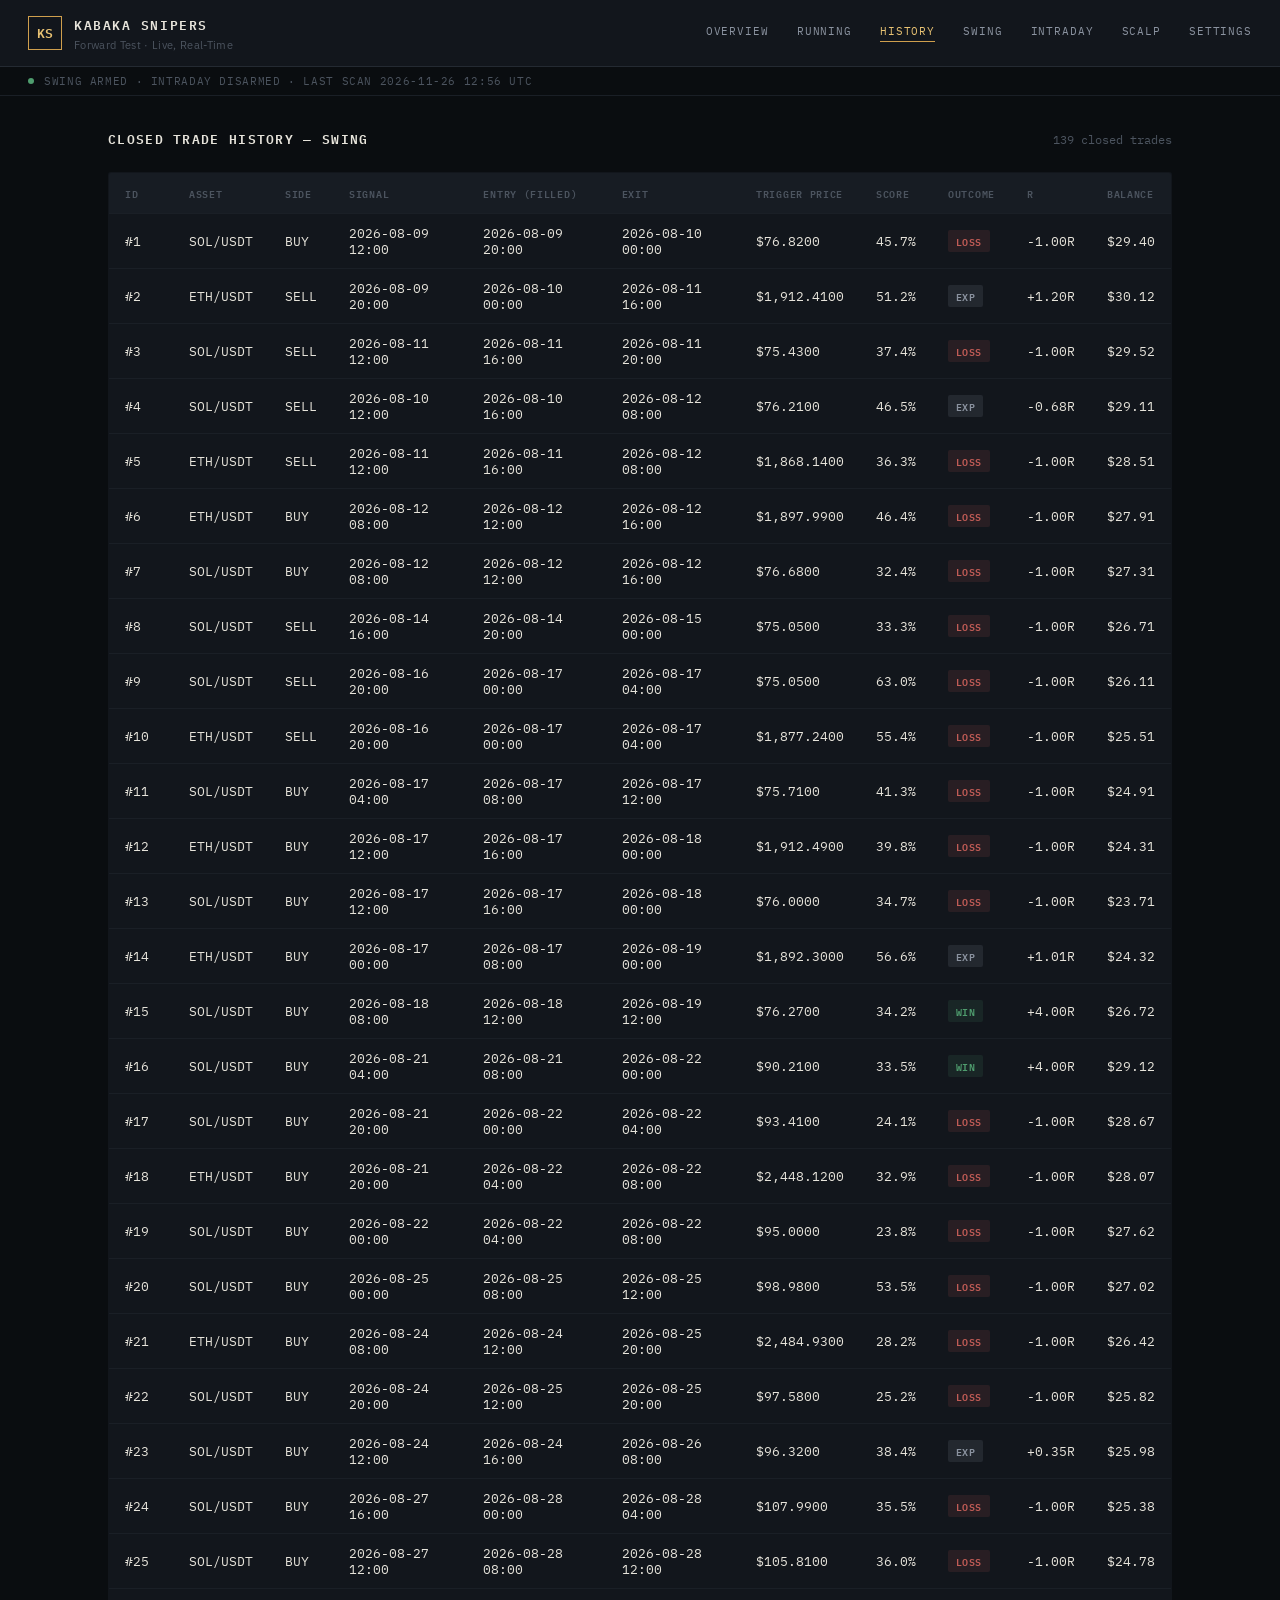
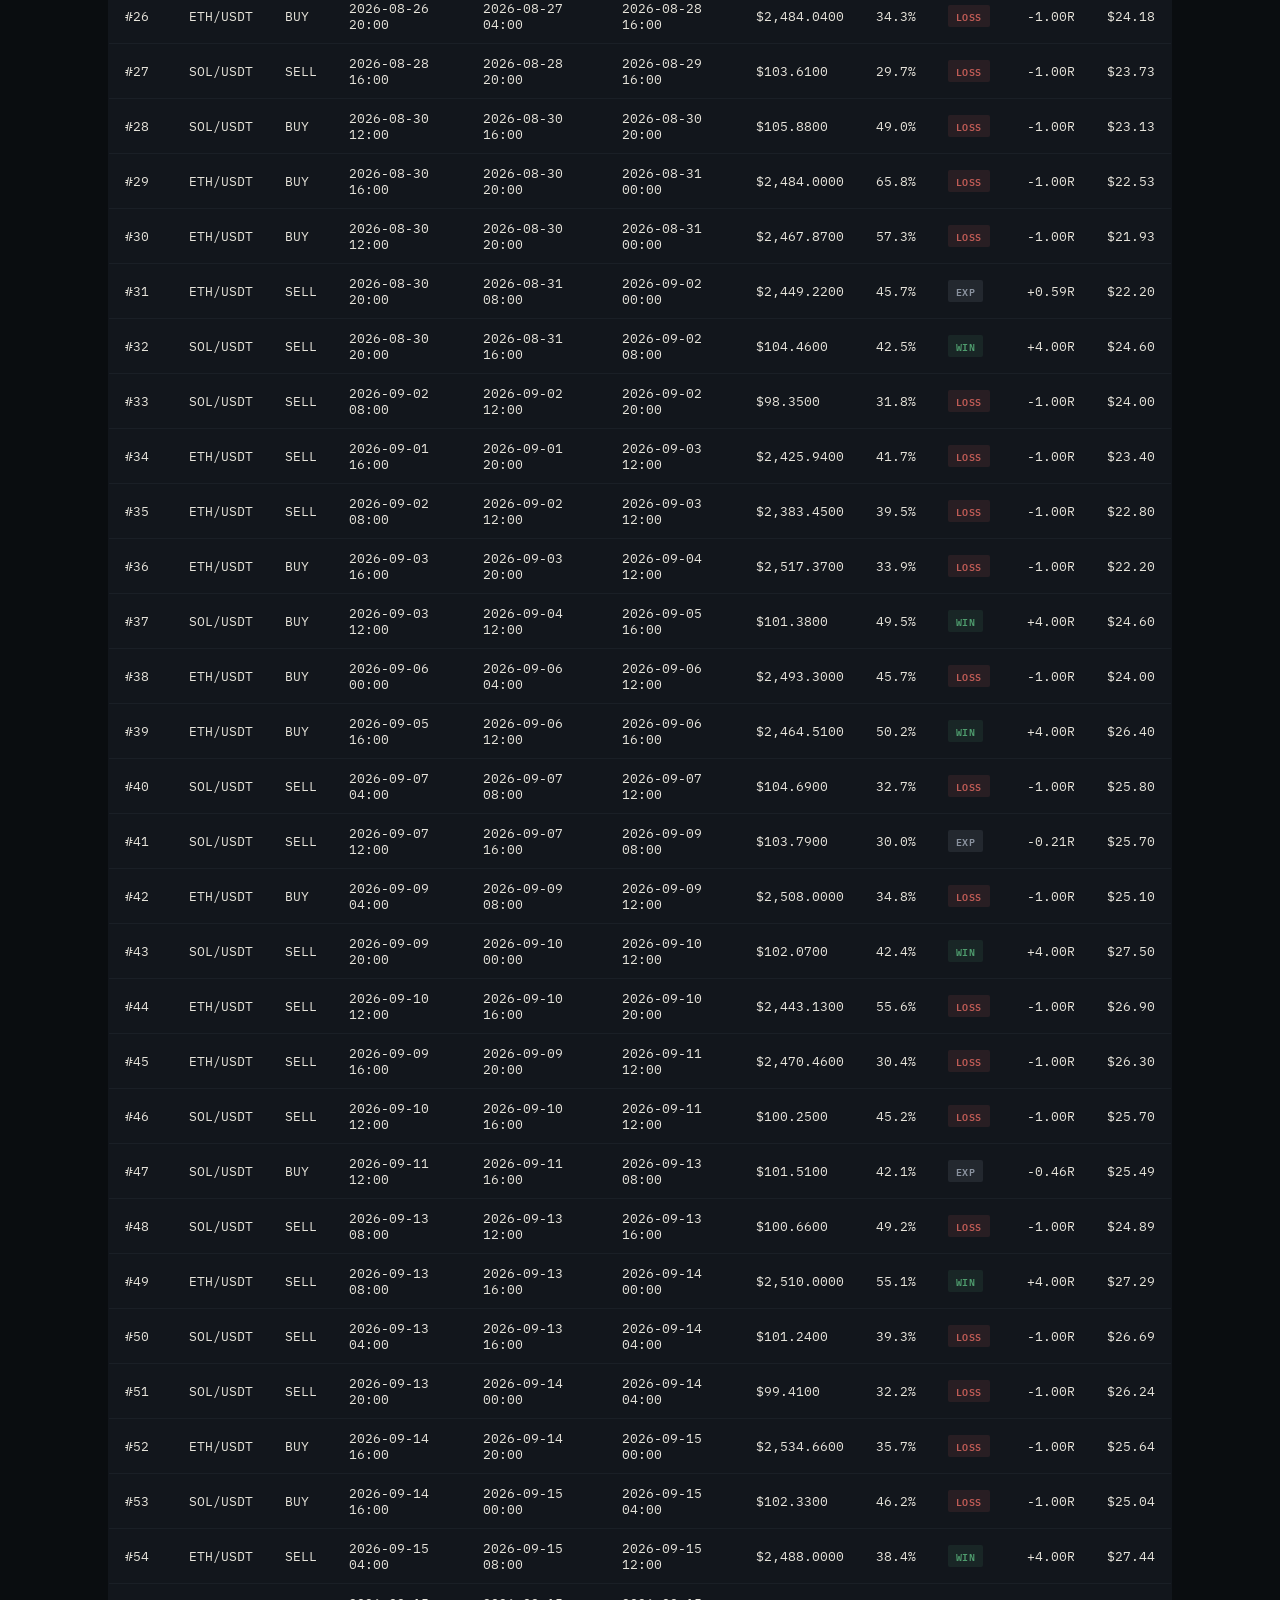
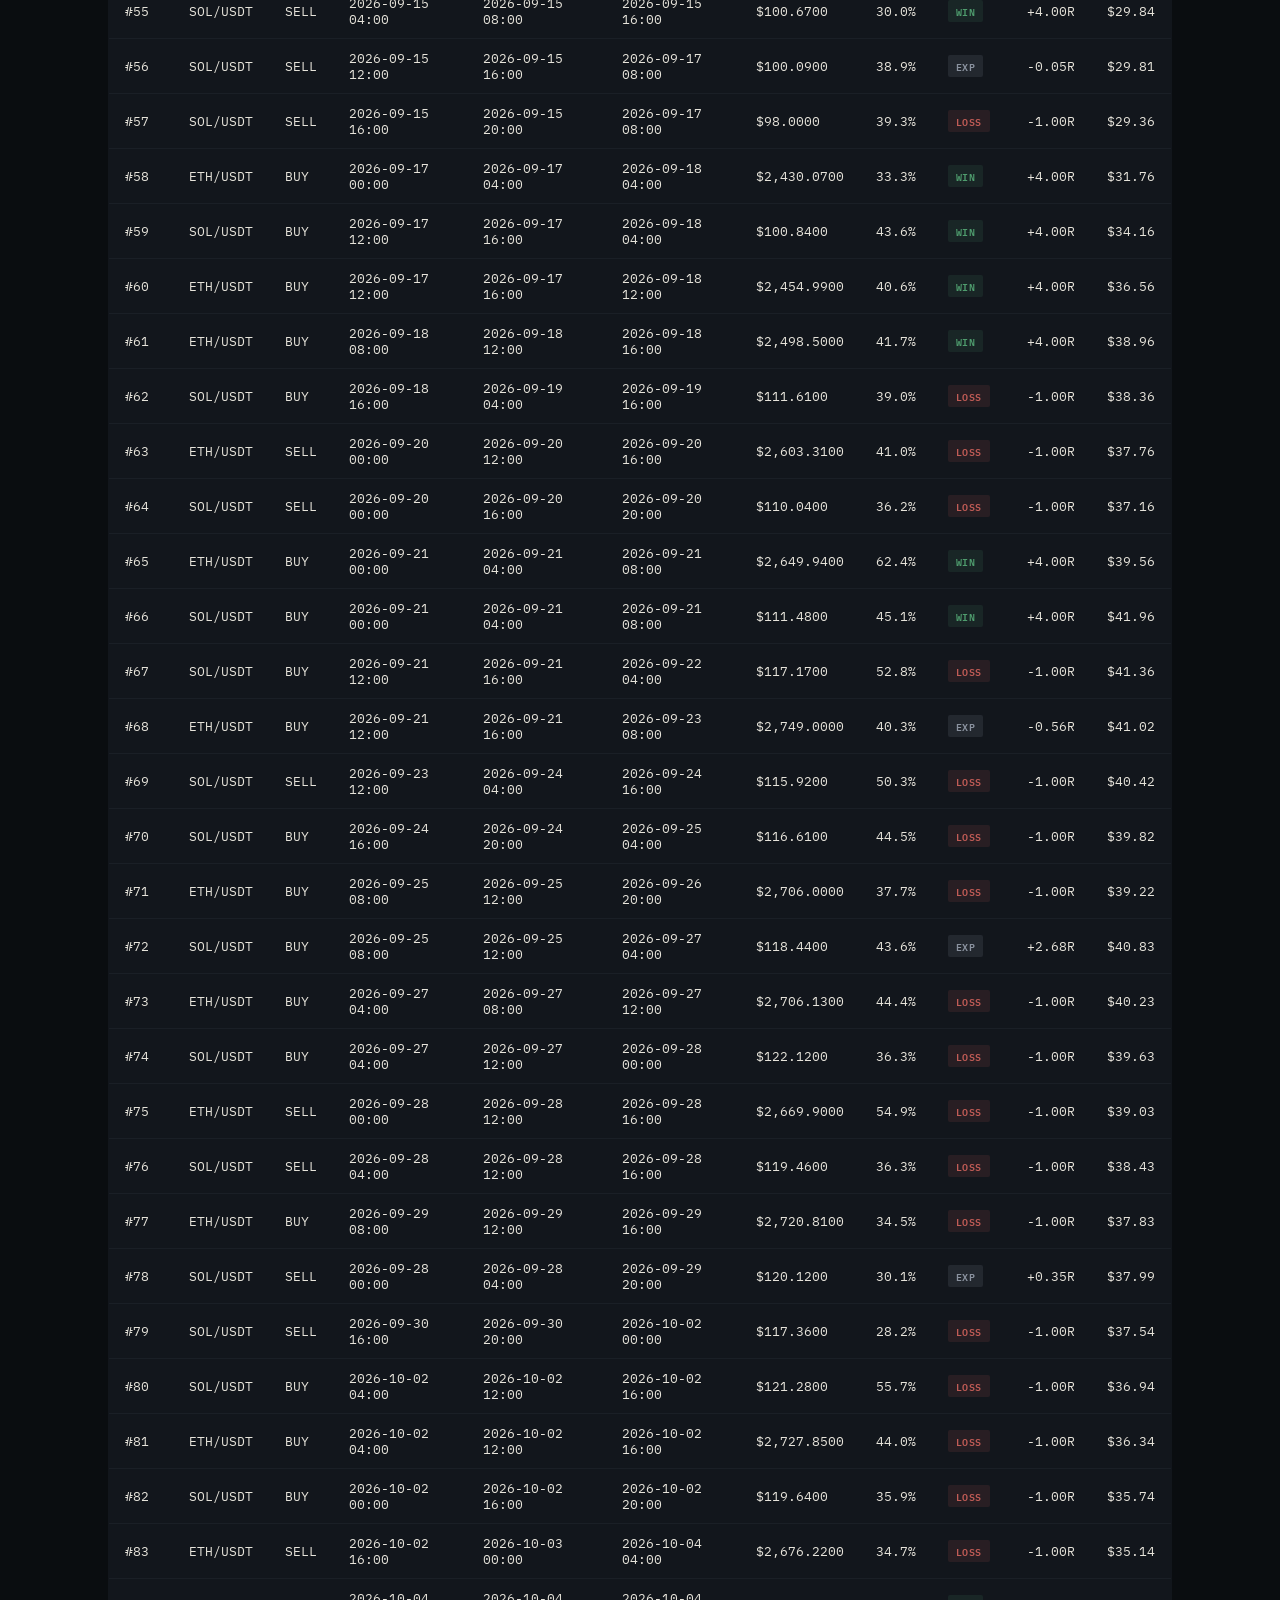
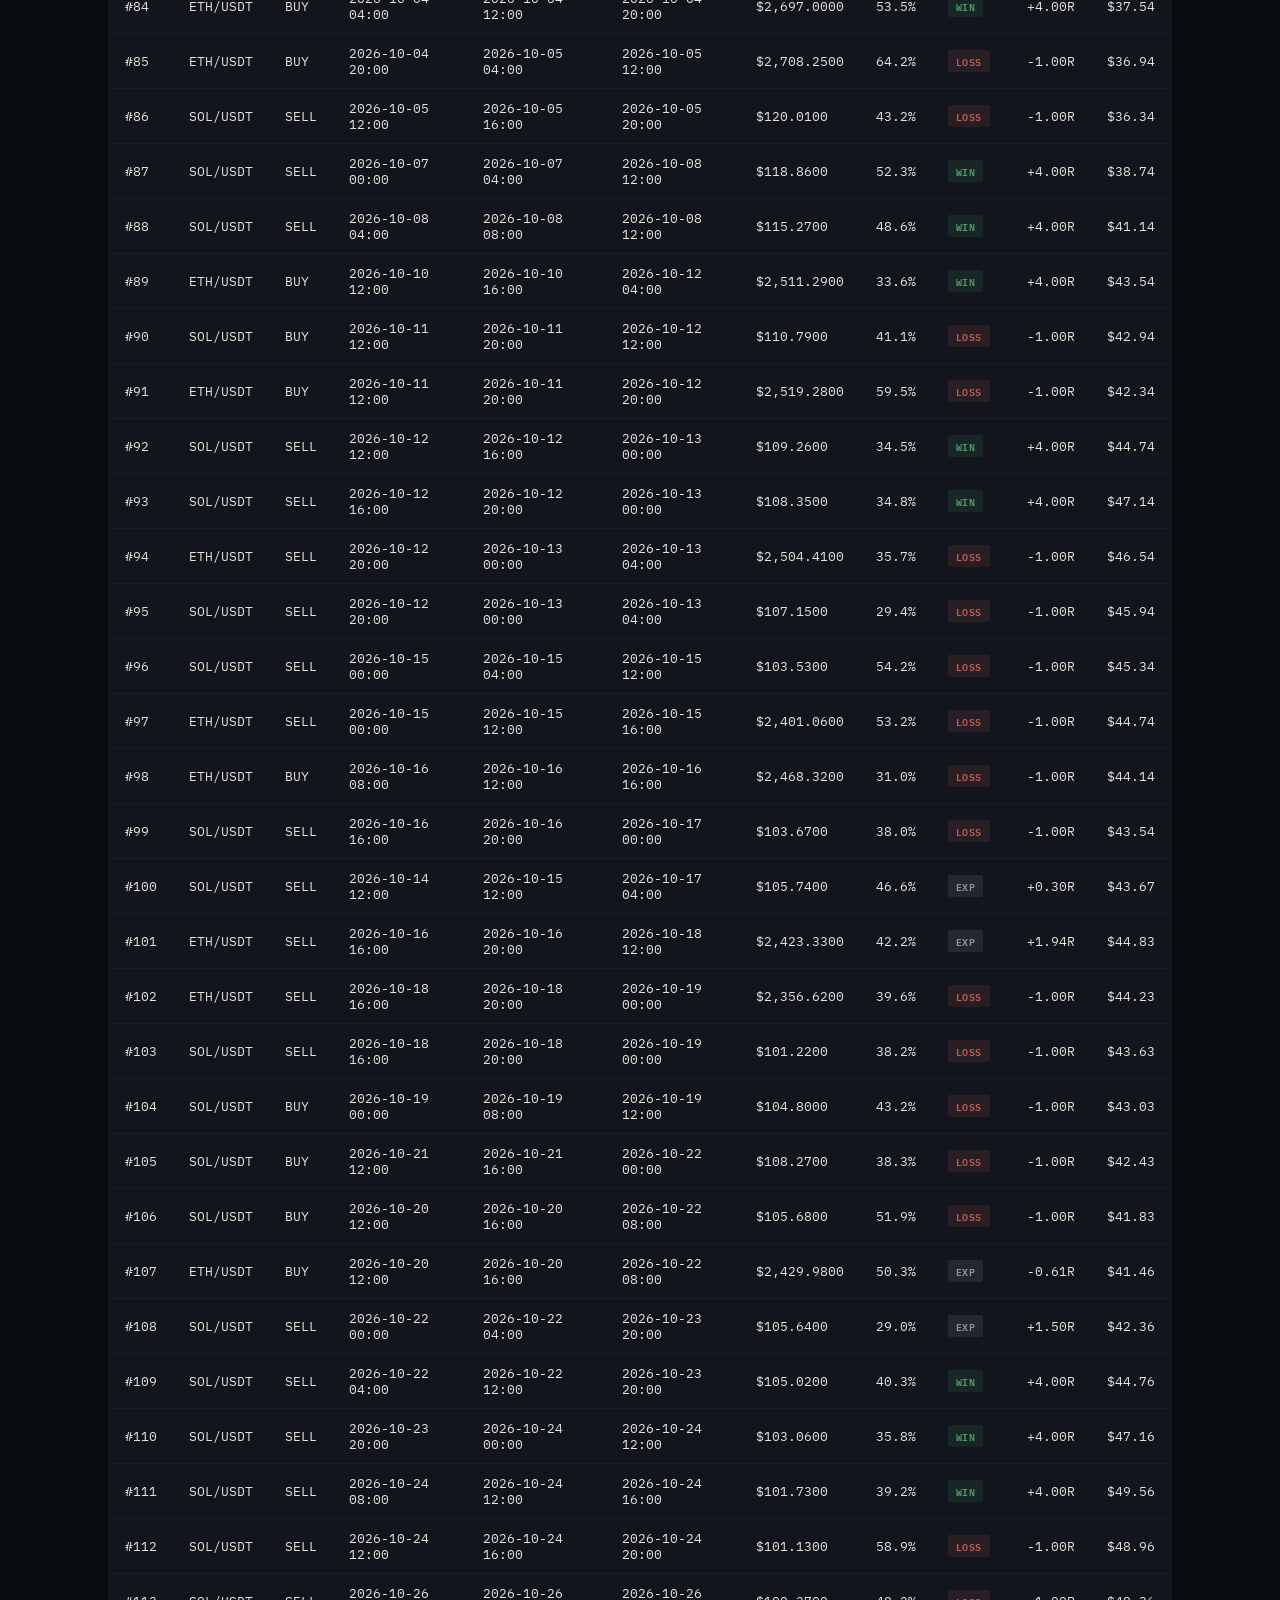
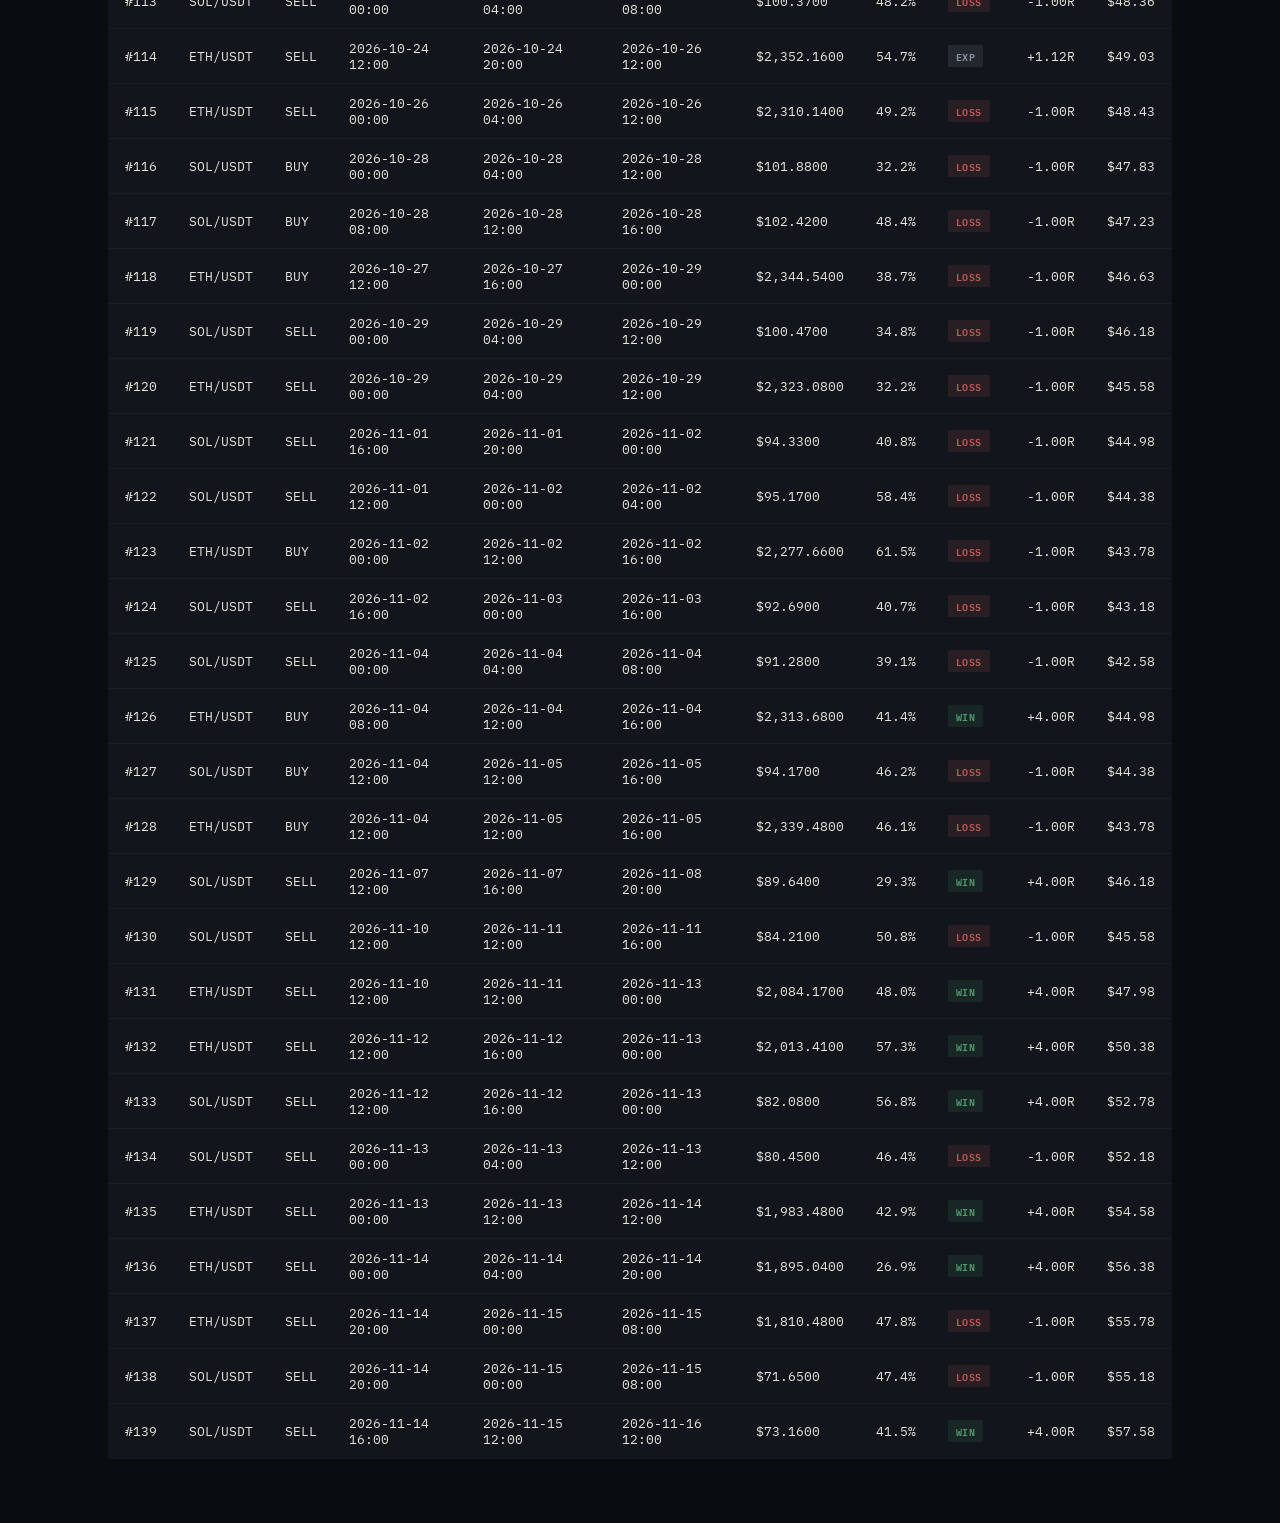
==== commit c372e22d: "Forward scan: 2026-11-26 12:57 UTC" ====
--- a/docs/history.html
+++ b/docs/history.html
@@ -35,7 +35,7 @@
         <span class="ticker-text">
             SWING ARMED &middot;
             INTRADAY DISARMED &middot;
-            LAST SCAN 2026-11-26 03:16 UTC
+            LAST SCAN 2026-11-26 12:56 UTC
         </span>
     </div>
 
@@ -61,7 +61,7 @@
     <main class="shell">
         <div class="page-head">
             <h1>Closed Trade History &mdash; Swing</h1>
-            <span class="page-head-note mono">138 closed trades</span>
+            <span class="page-head-note mono">139 closed trades</span>
         </div>
 
         
@@ -2006,6 +2006,20 @@
                     <td>$55.18</td>
                 </tr>
                 
+                <tr>
+                    <td>#139</td>
+                    <td>SOL/USDT</td>
+                    <td>SELL</td>
+                    <td>2026-11-14 16:00</td>
+                    <td>2026-11-15 12:00</td>
+                    <td>2026-11-16 12:00</td>
+                    <td>$73.1600</td>
+                    <td>41.5%</td>
+                    <td><span class="badge win">WIN</span></td>
+                    <td>+4.00R</td>
+                    <td>$57.58</td>
+                </tr>
+                
             </tbody>
         </table>
         
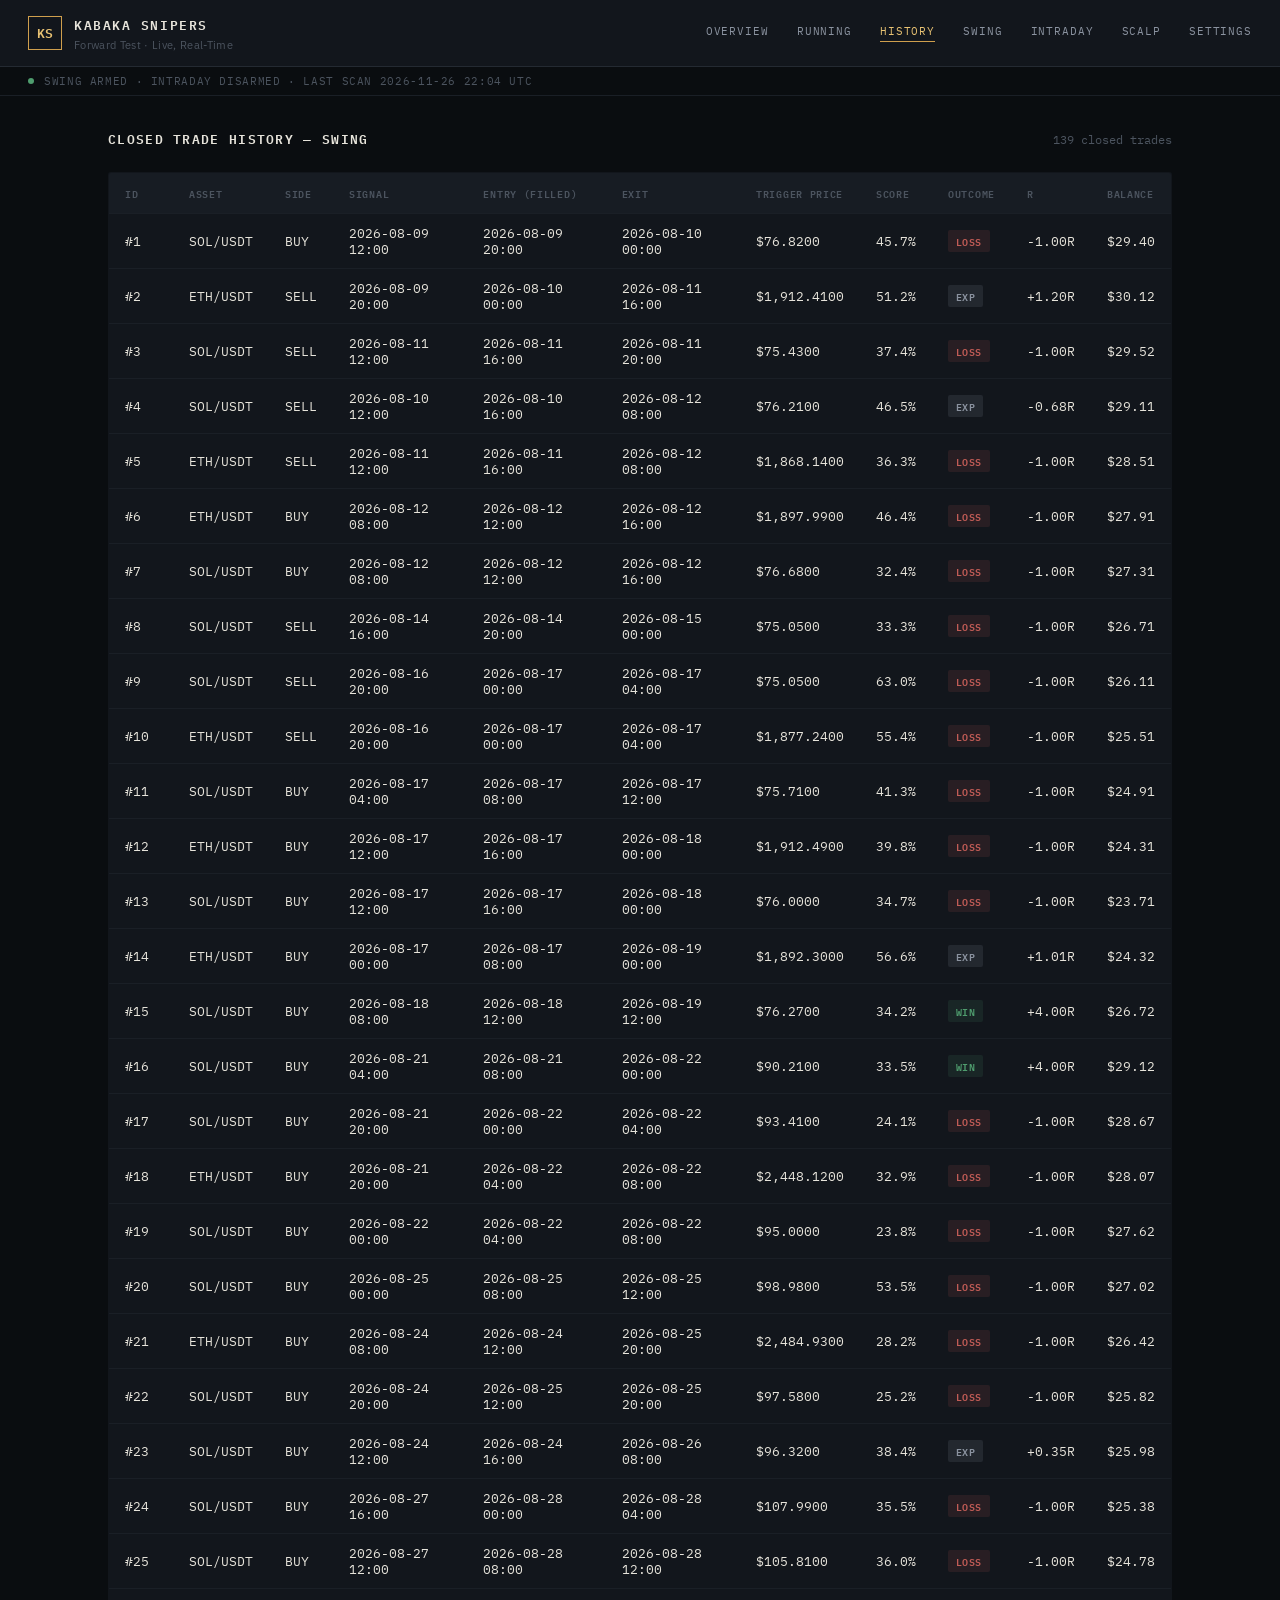
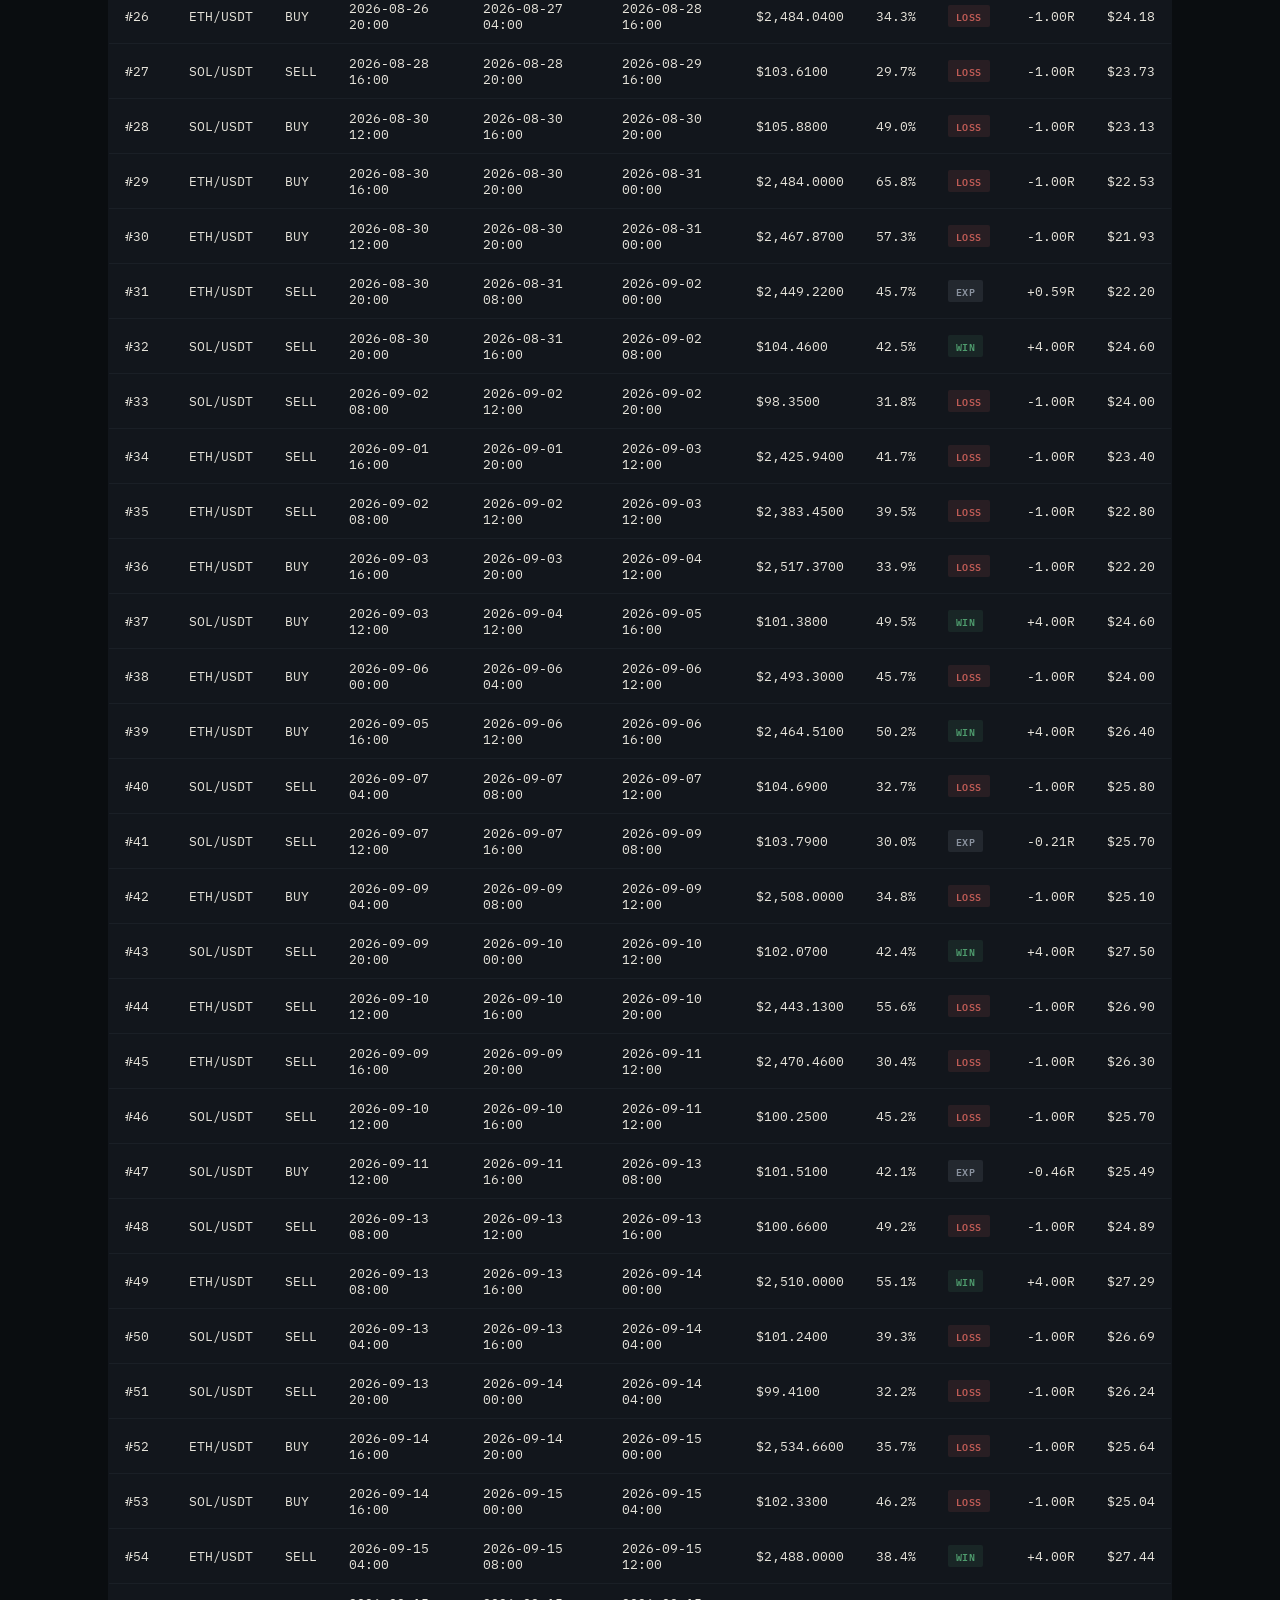
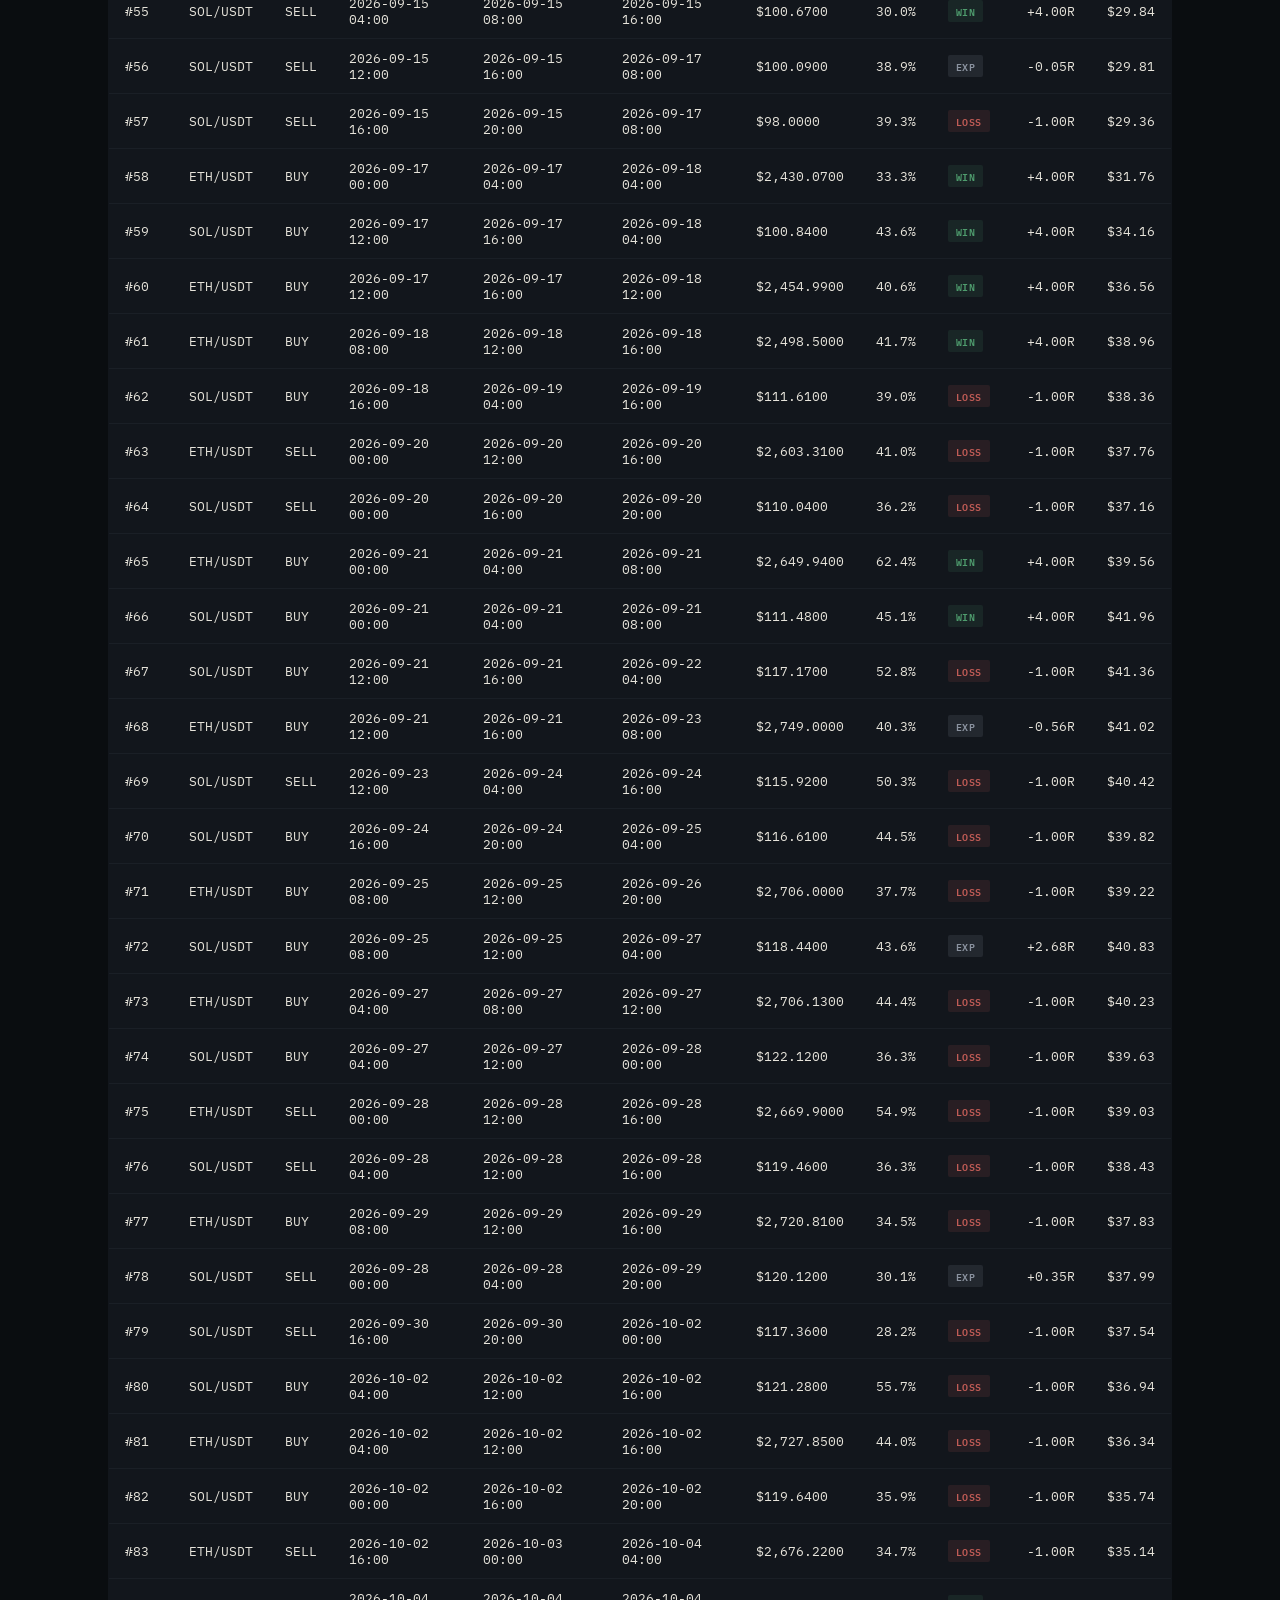
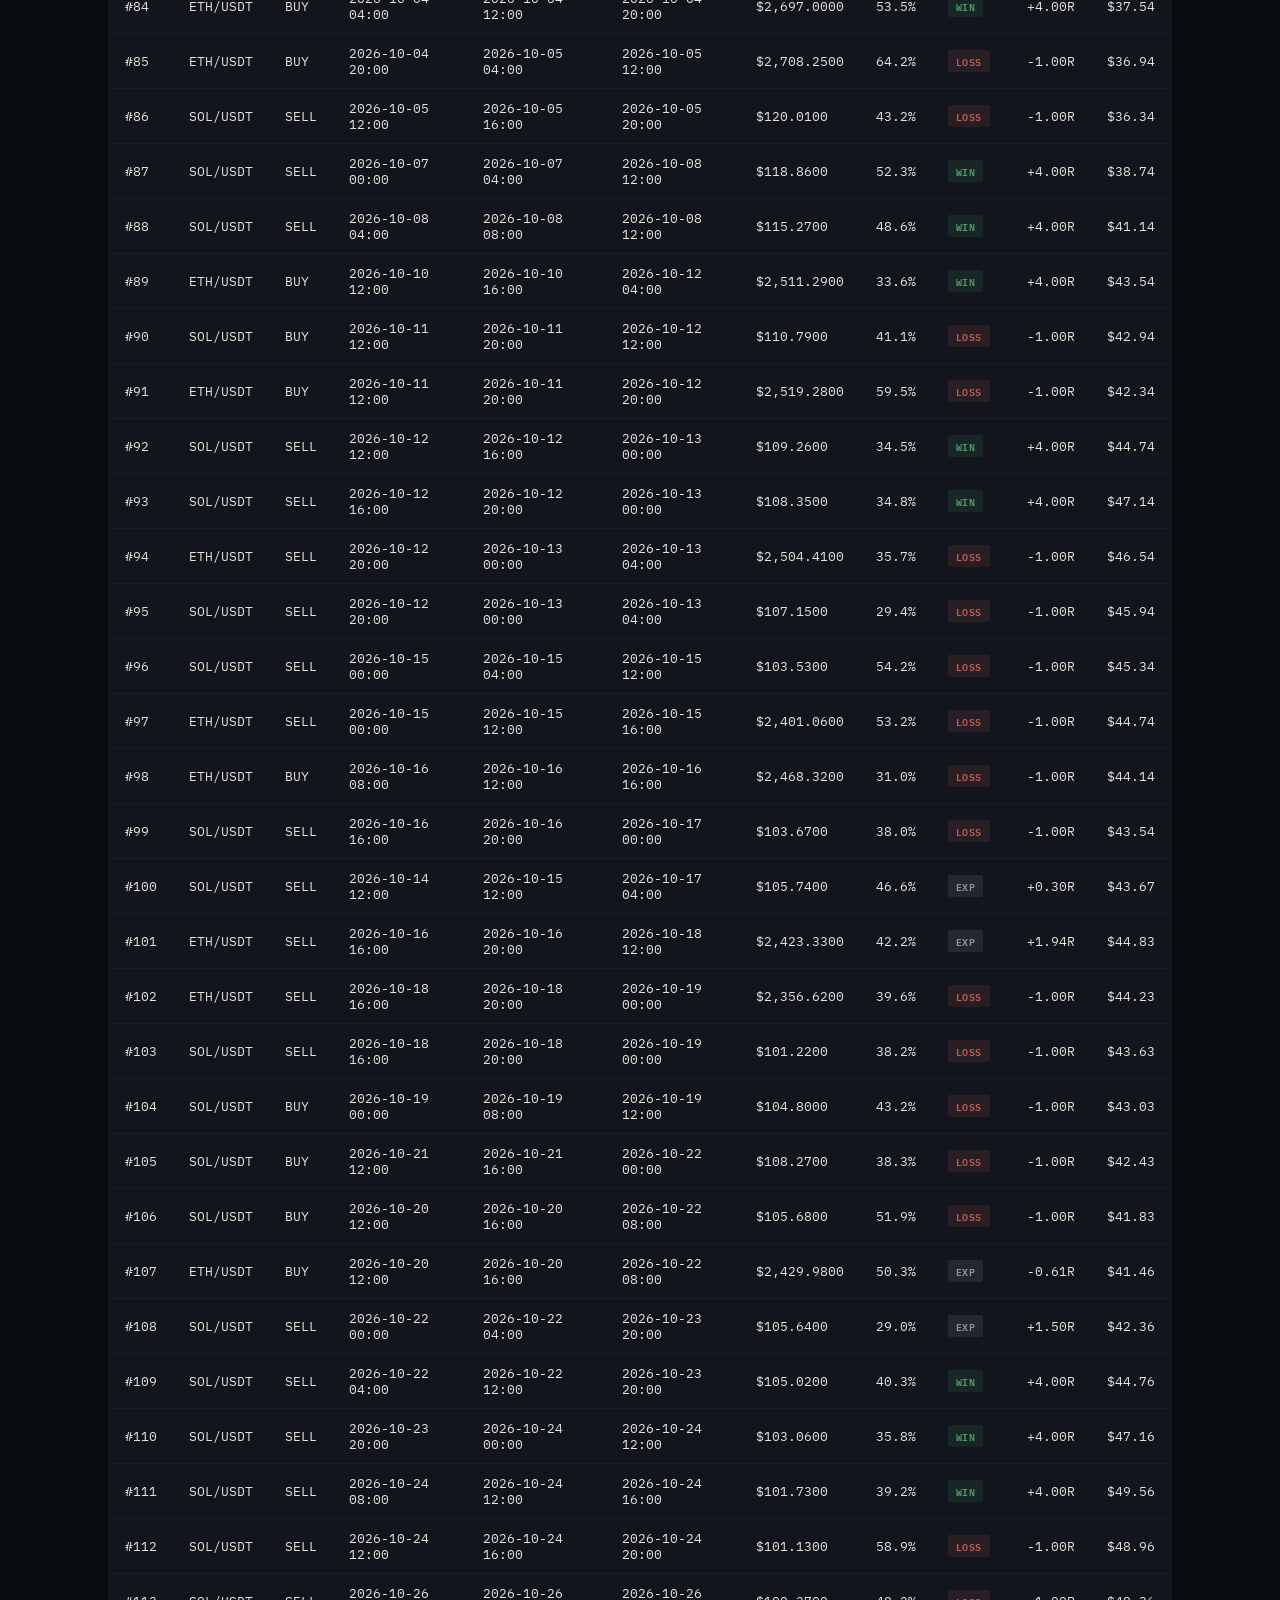
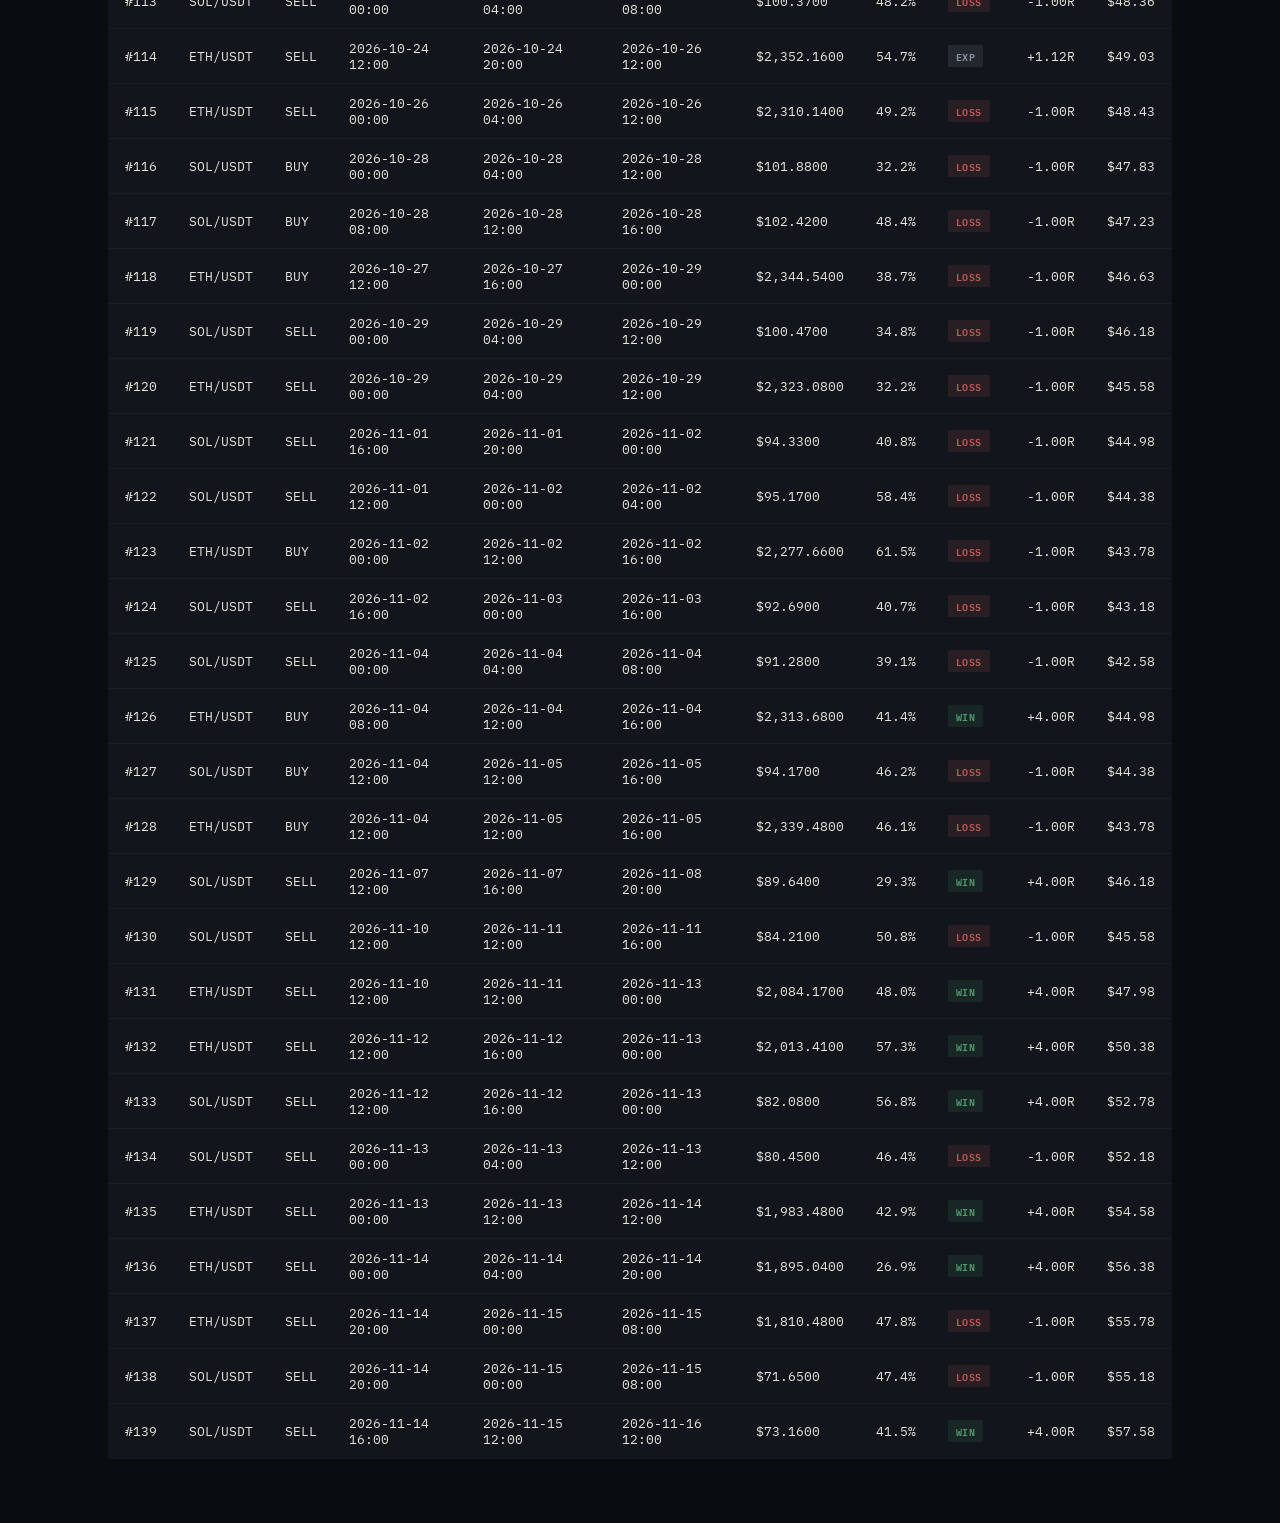
==== commit 884c26af: "Forward scan: 2026-11-26 22:04 UTC" ====
--- a/docs/history.html
+++ b/docs/history.html
@@ -35,7 +35,7 @@
         <span class="ticker-text">
             SWING ARMED &middot;
             INTRADAY DISARMED &middot;
-            LAST SCAN 2026-11-26 12:56 UTC
+            LAST SCAN 2026-11-26 22:04 UTC
         </span>
     </div>
 
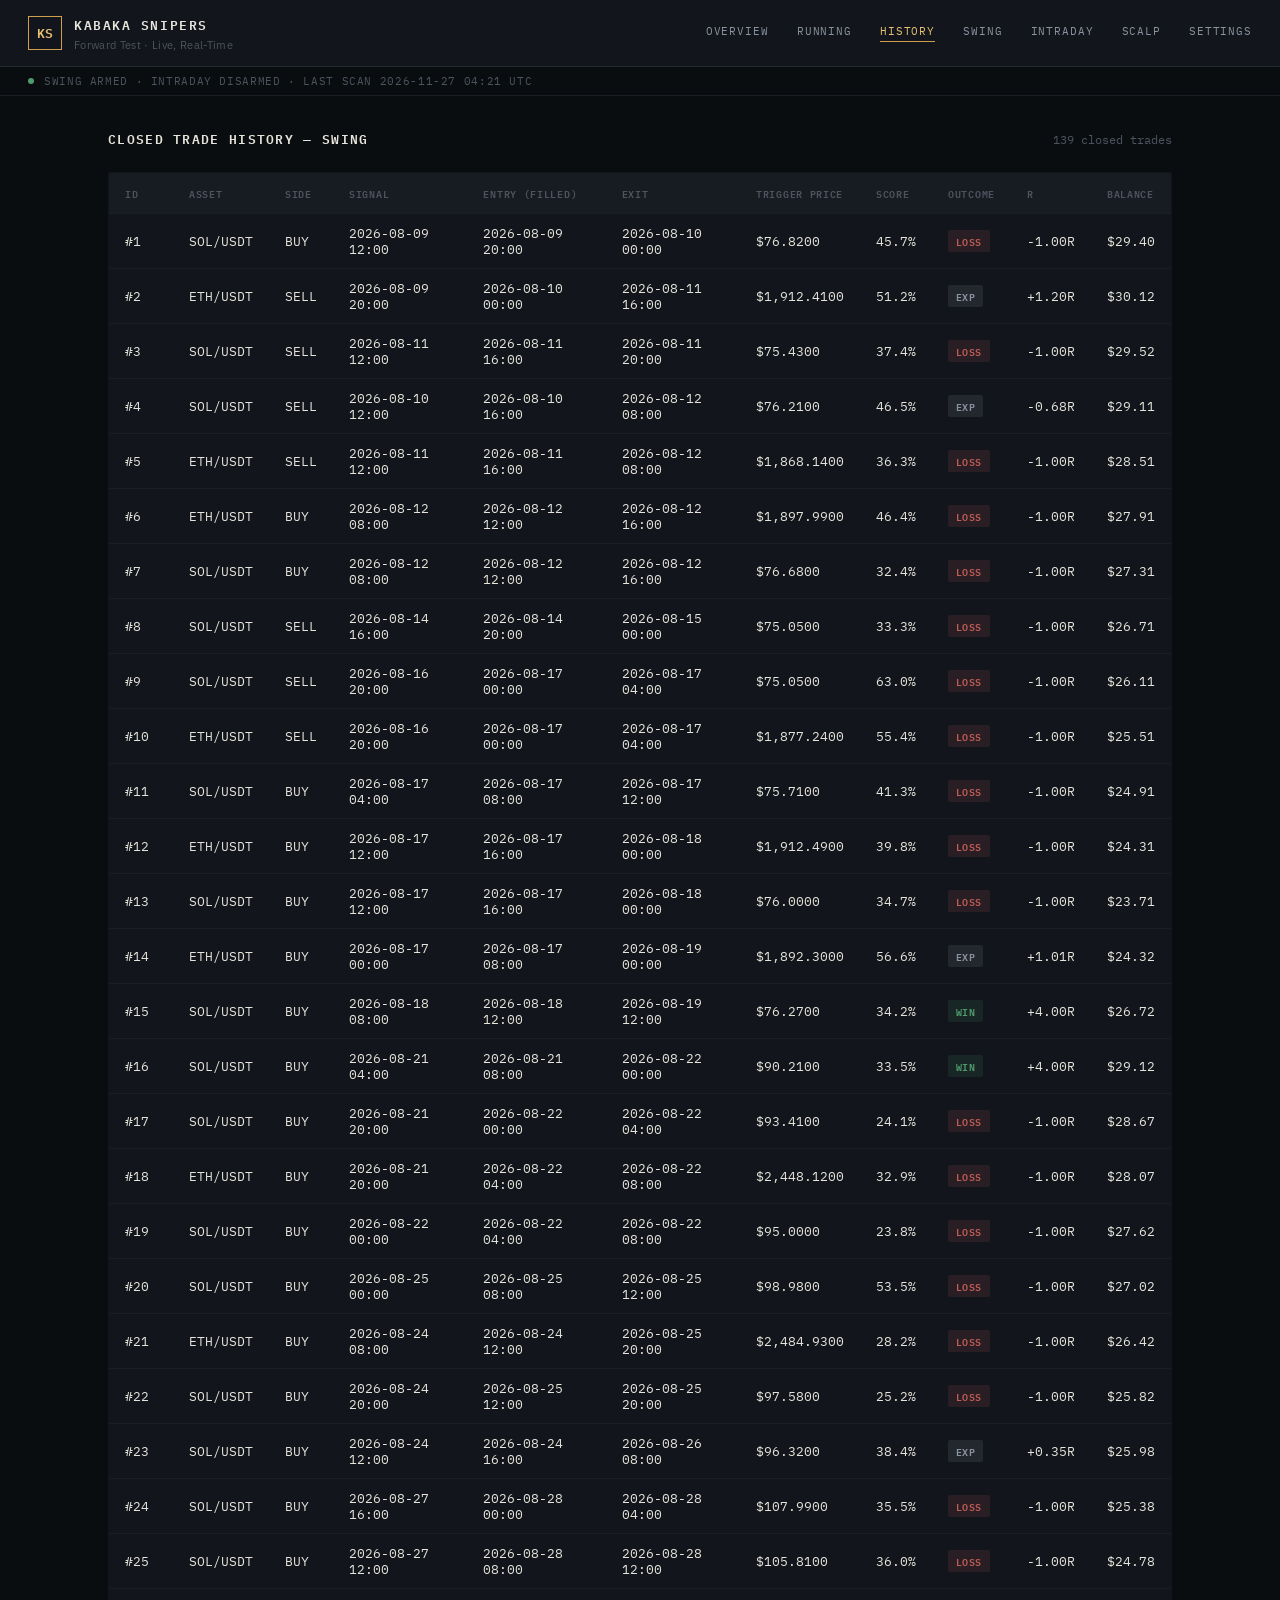
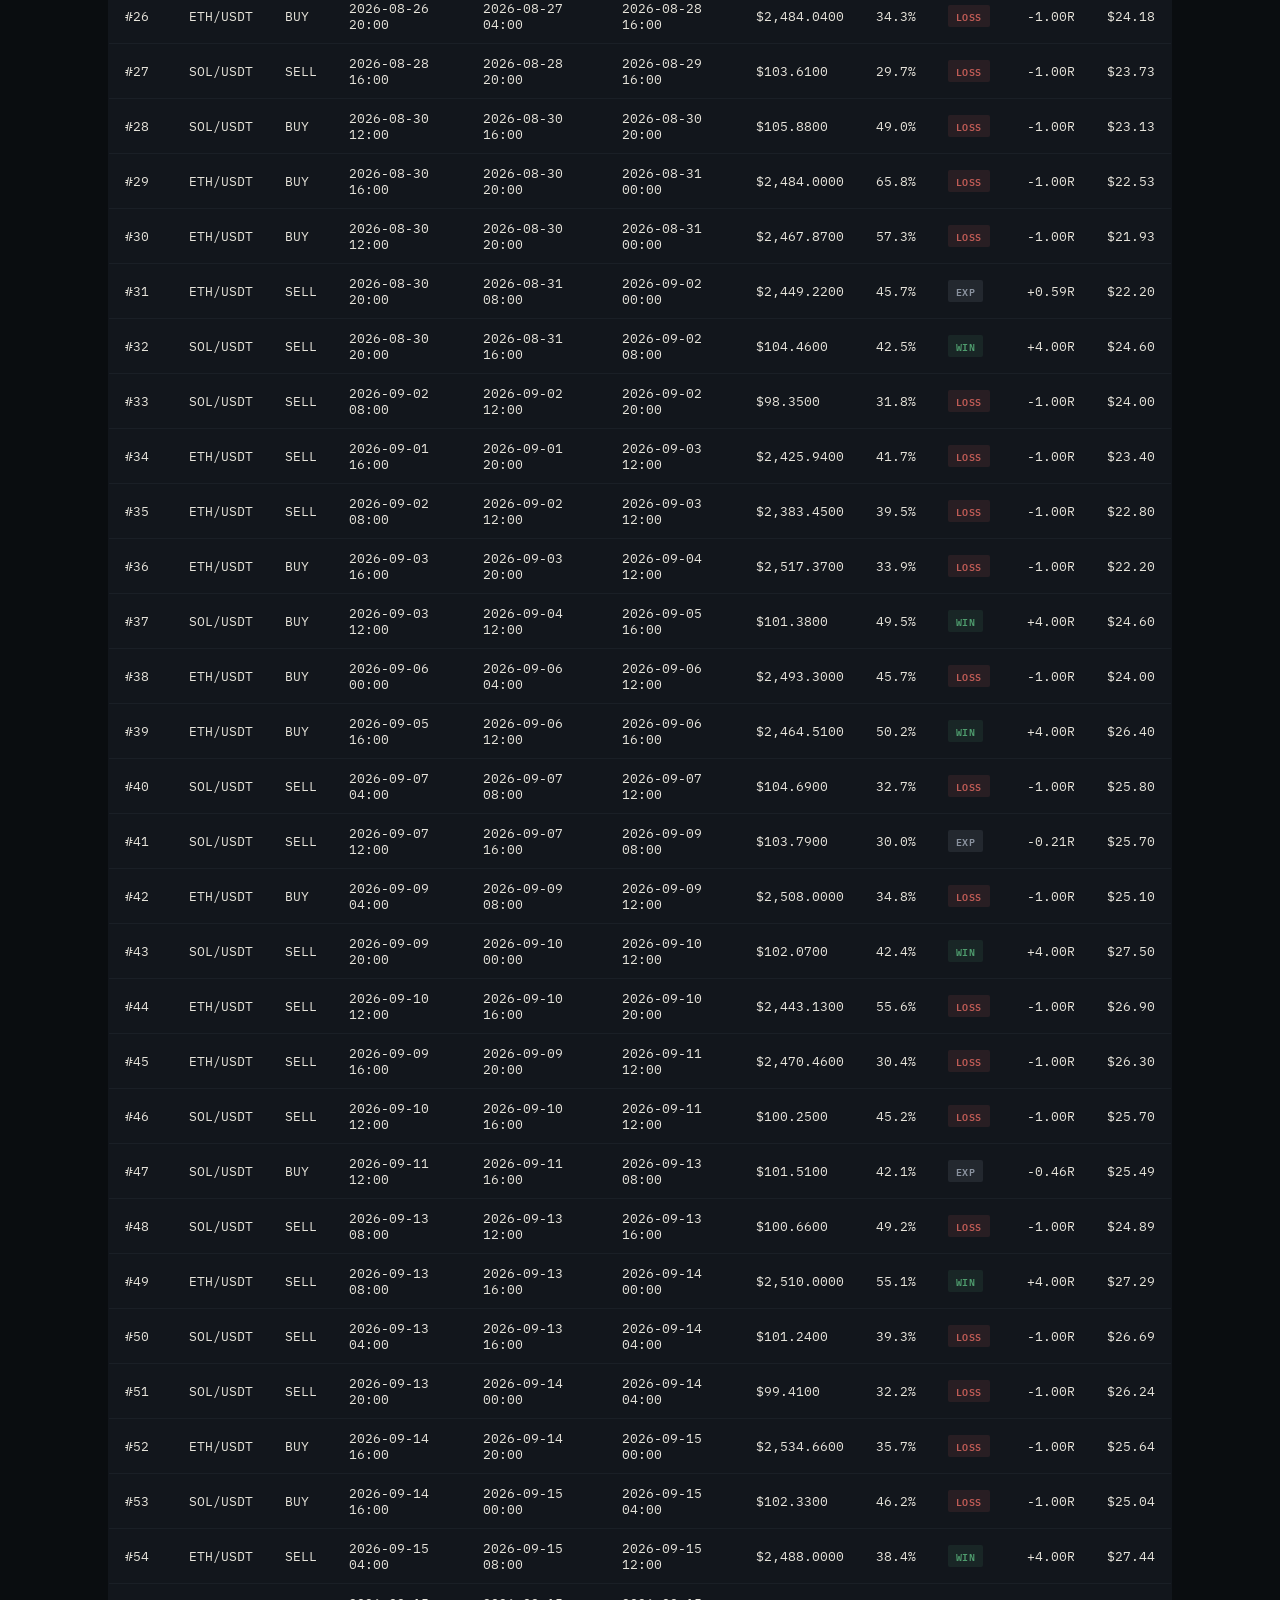
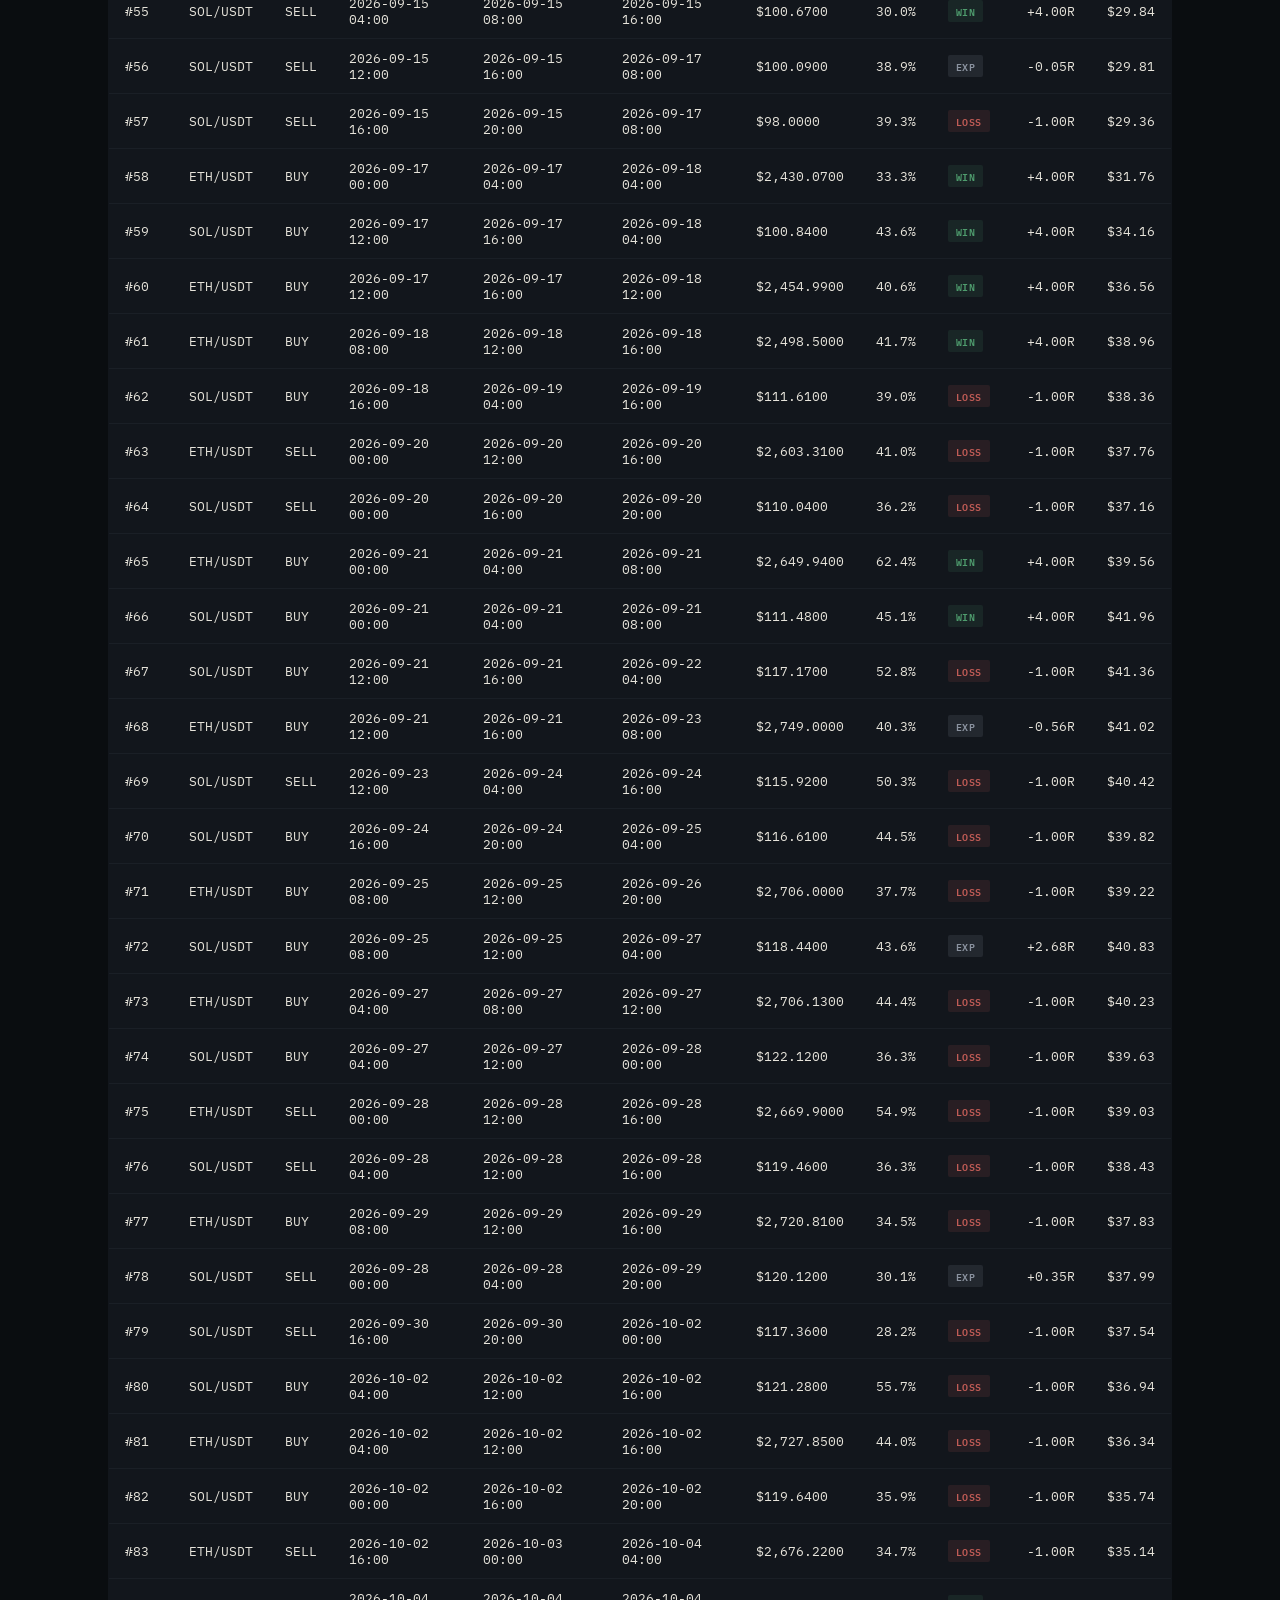
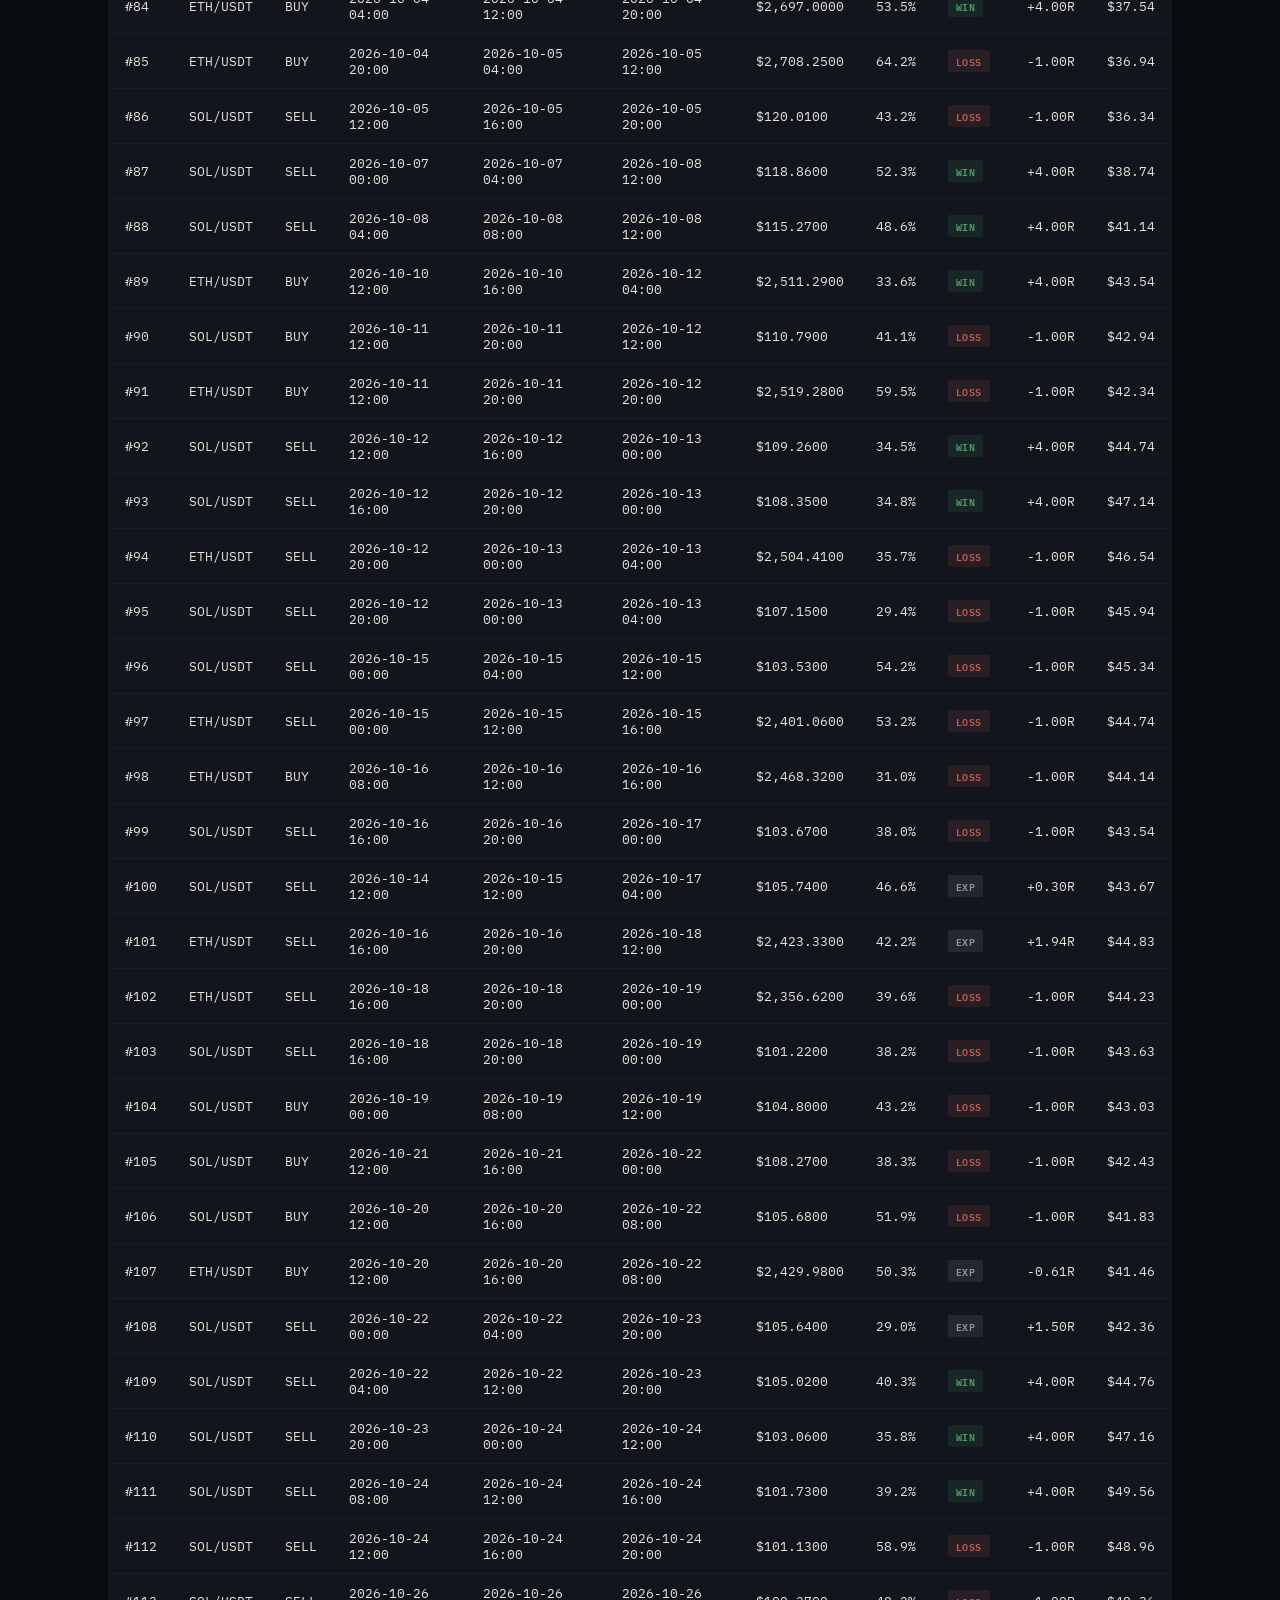
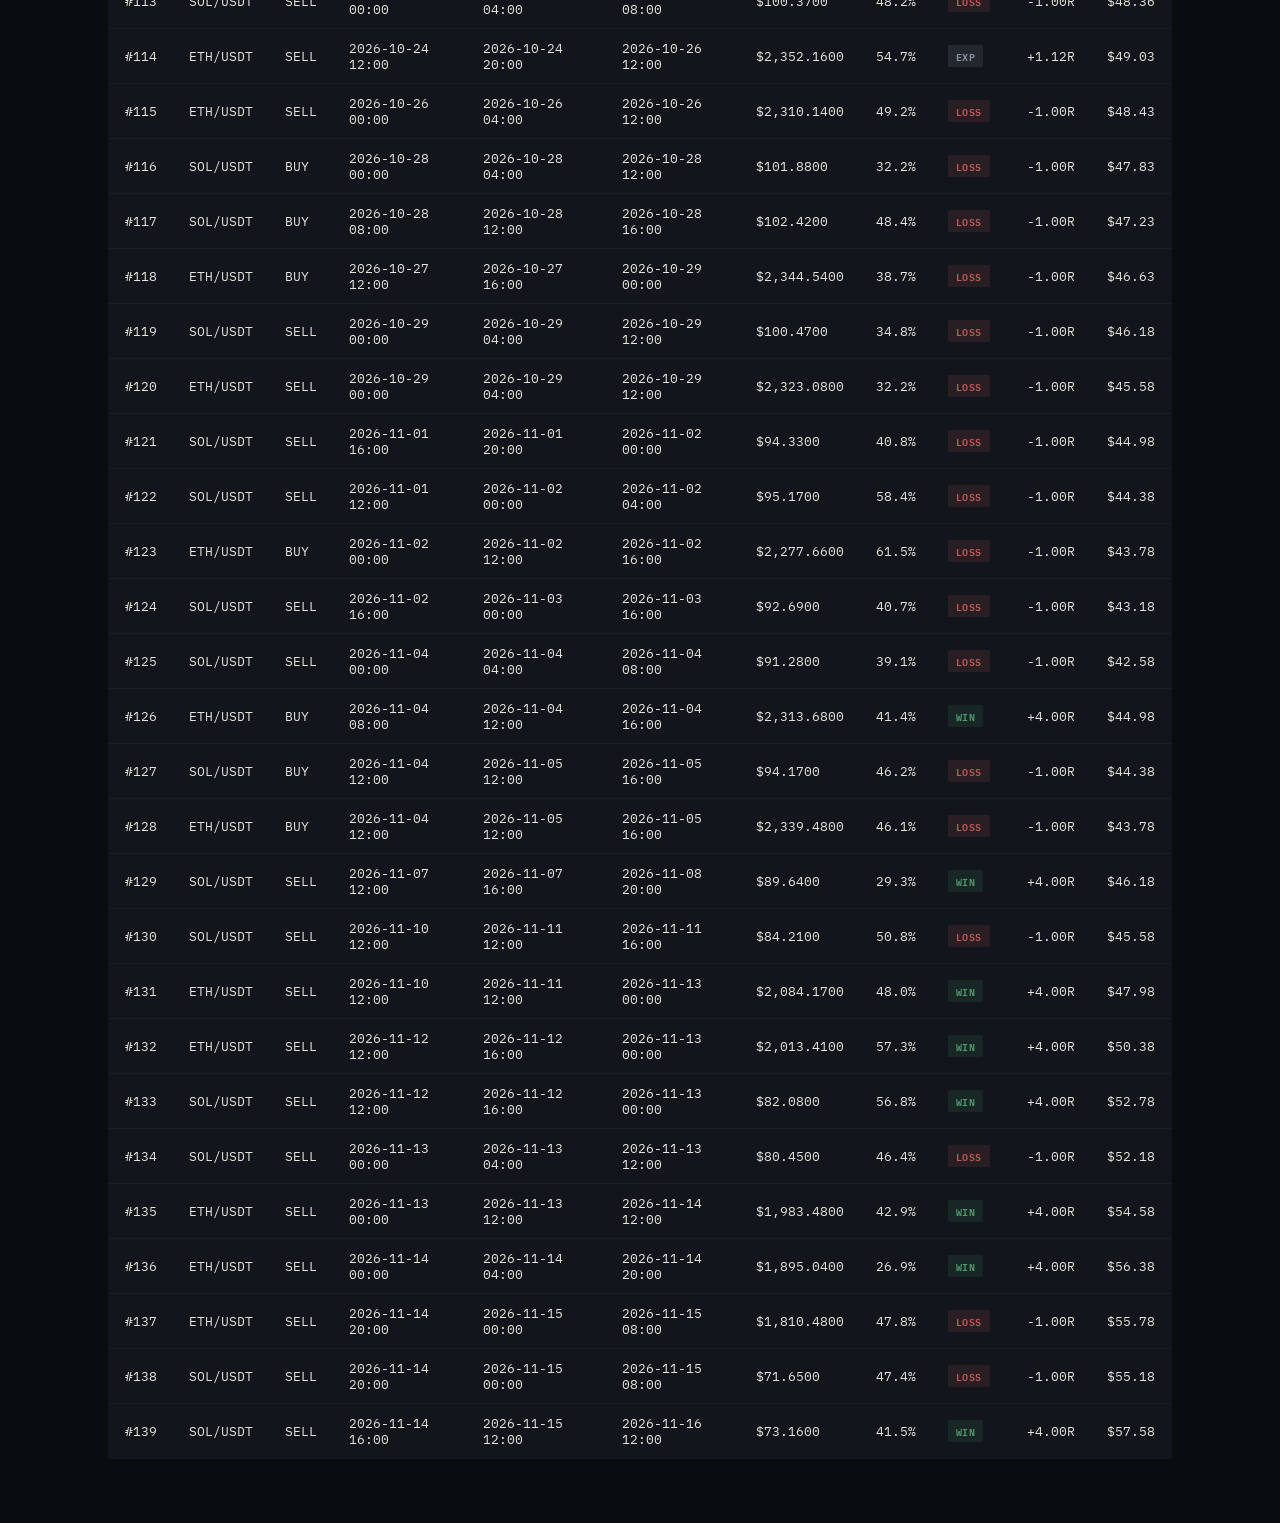
==== commit 1ad02901: "Forward scan: 2026-11-27 04:21 UTC" ====
--- a/docs/history.html
+++ b/docs/history.html
@@ -35,7 +35,7 @@
         <span class="ticker-text">
             SWING ARMED &middot;
             INTRADAY DISARMED &middot;
-            LAST SCAN 2026-11-26 22:04 UTC
+            LAST SCAN 2026-11-27 04:21 UTC
         </span>
     </div>
 
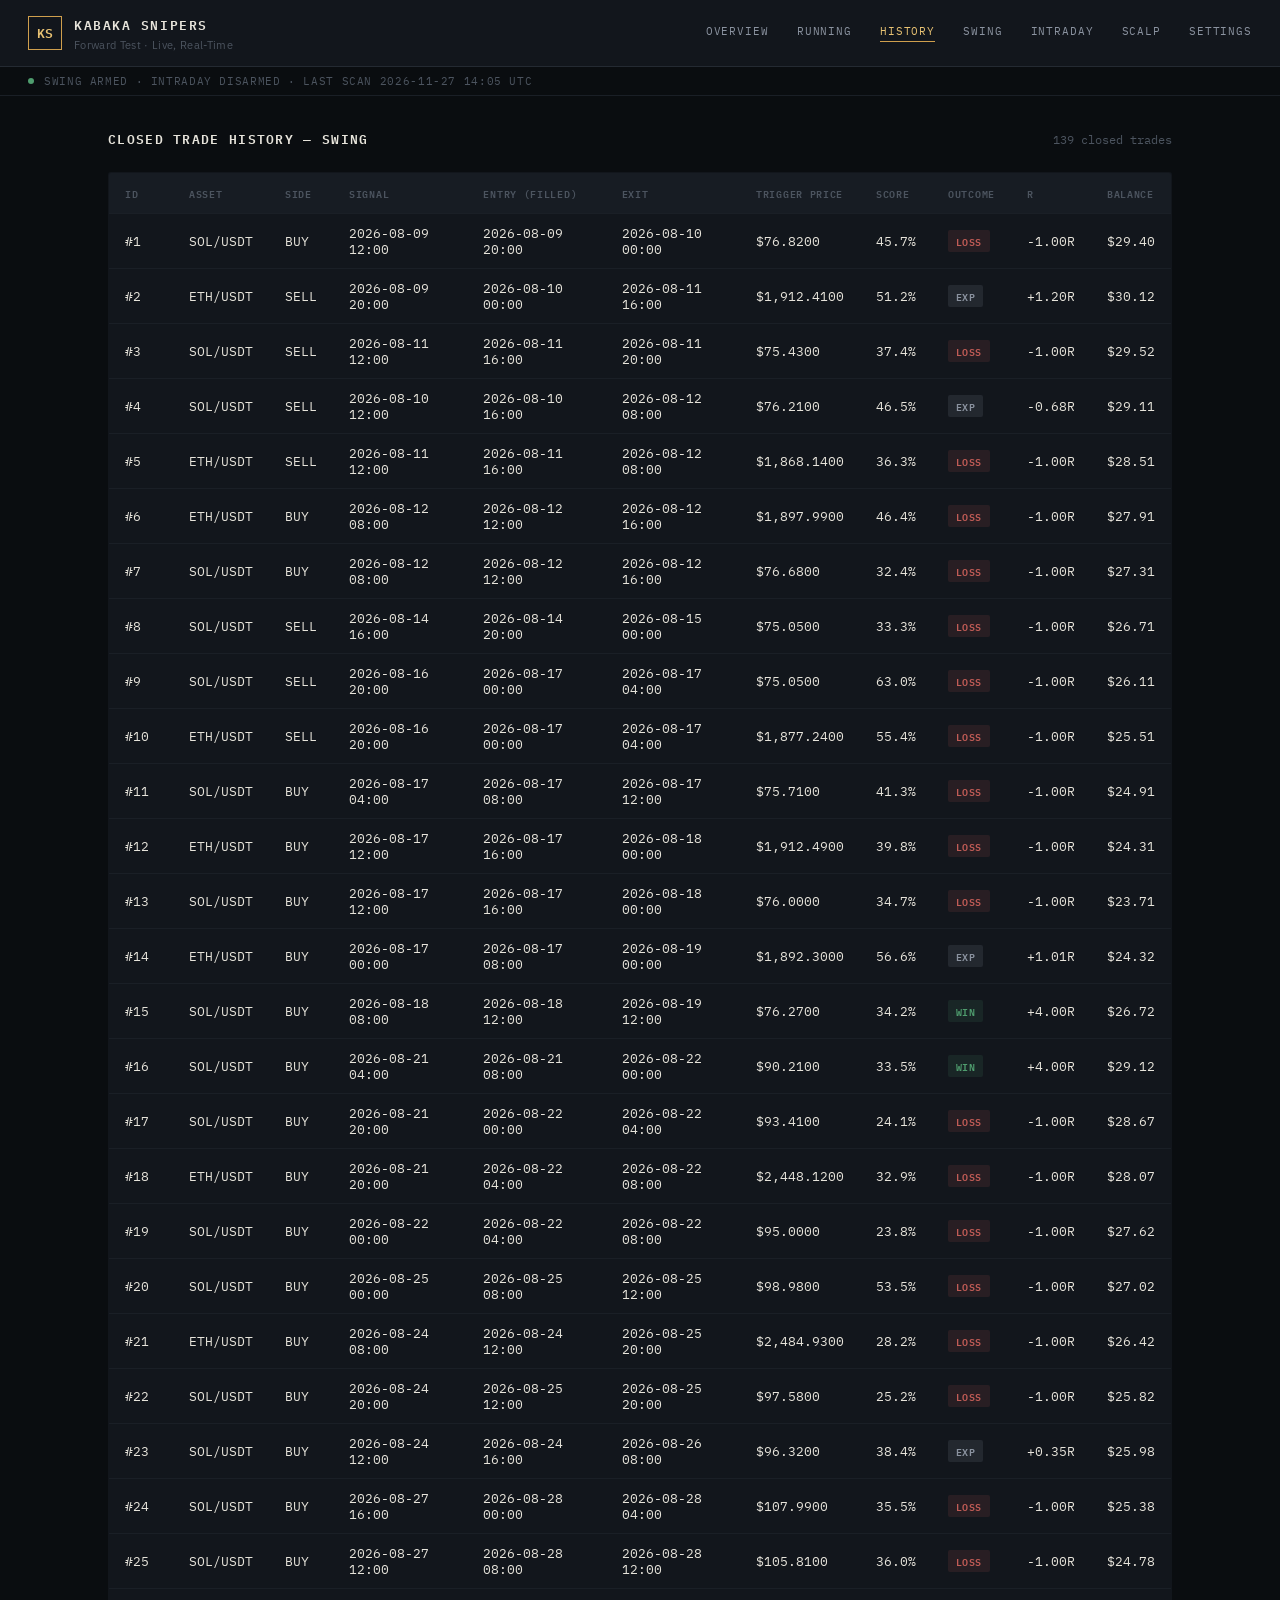
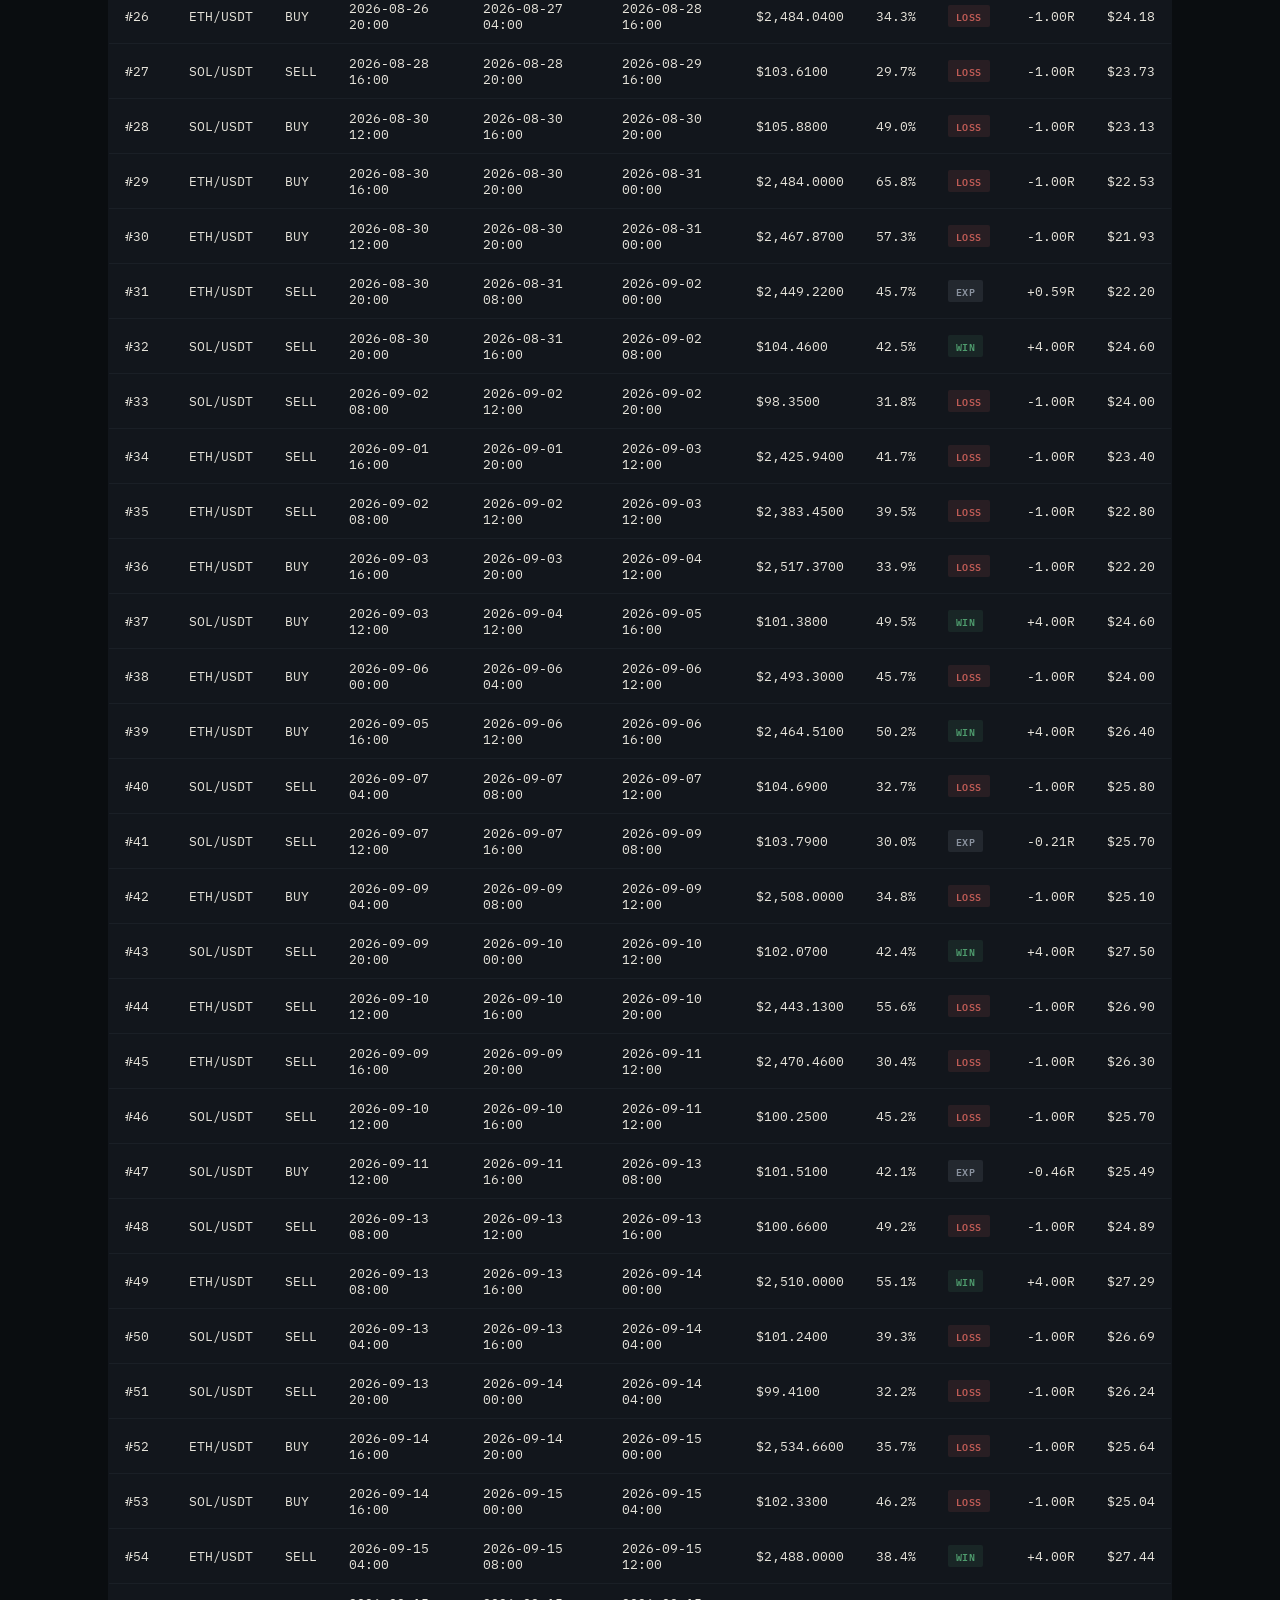
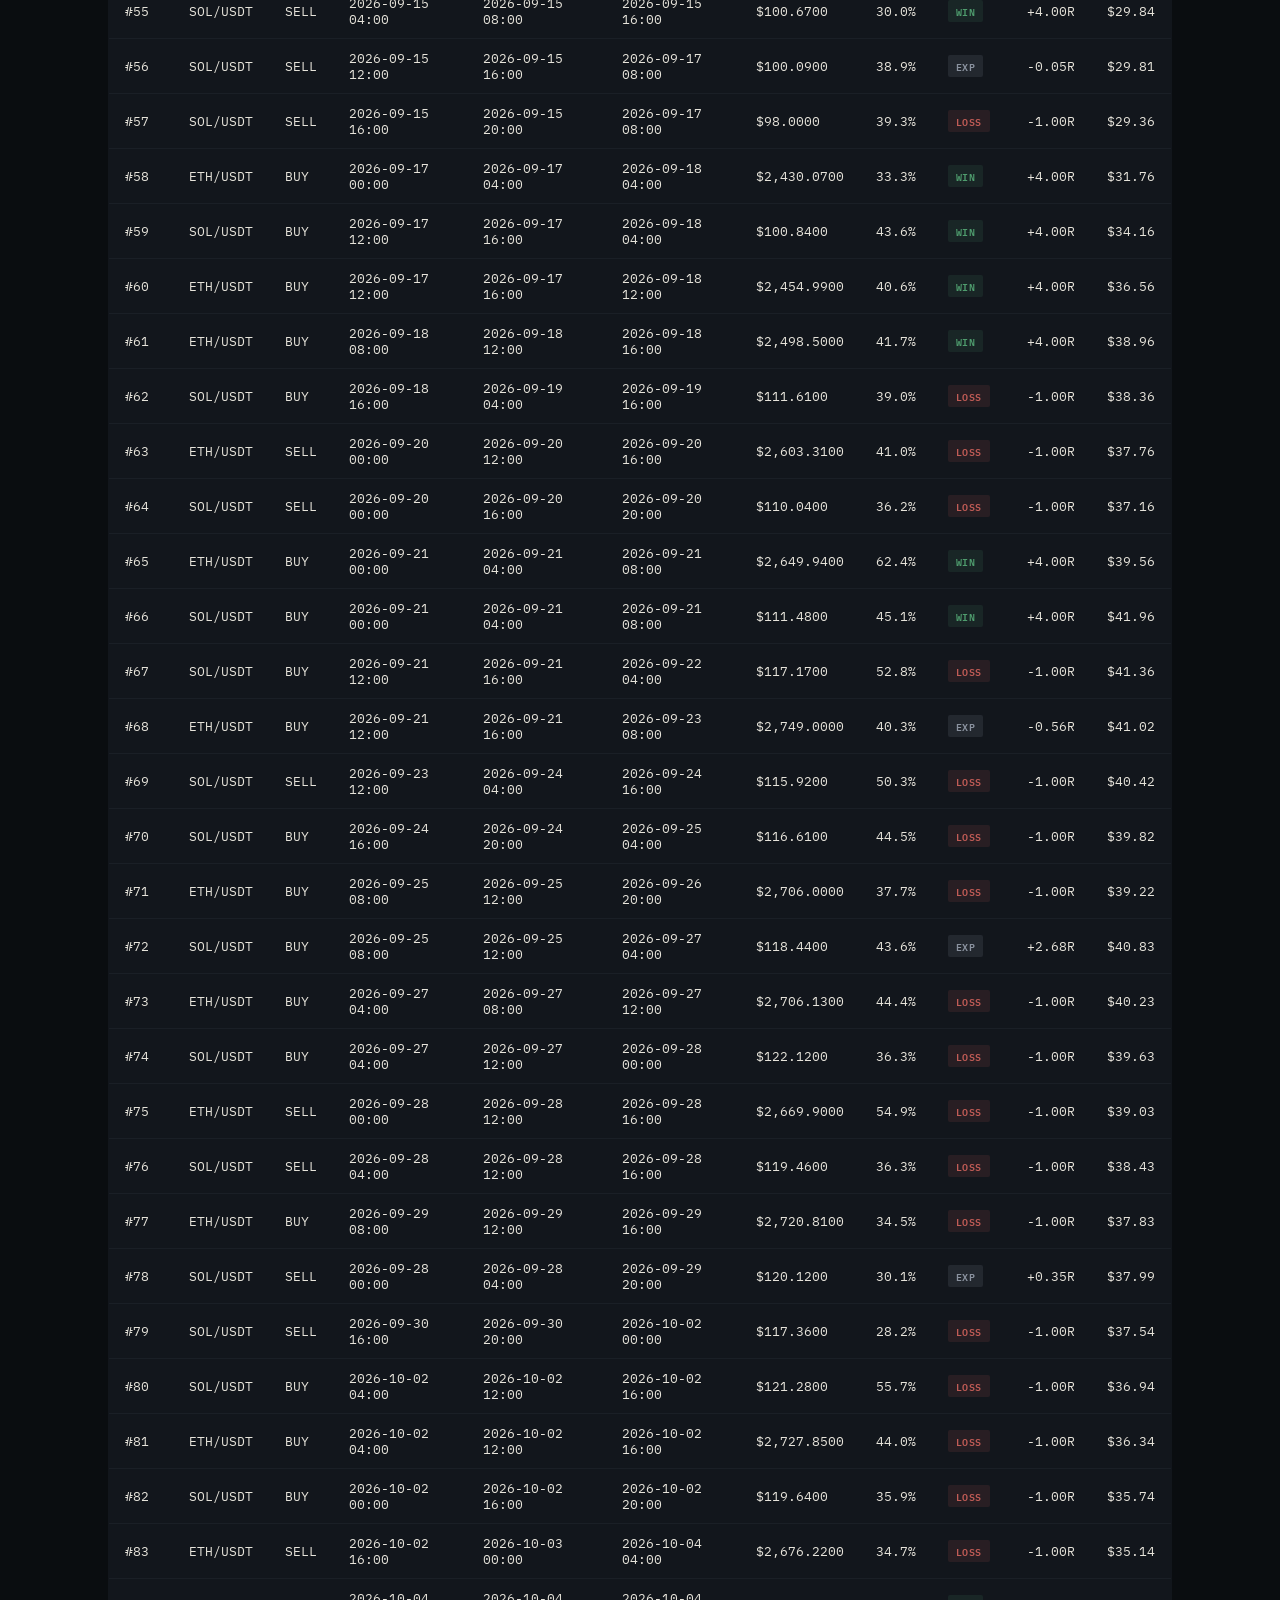
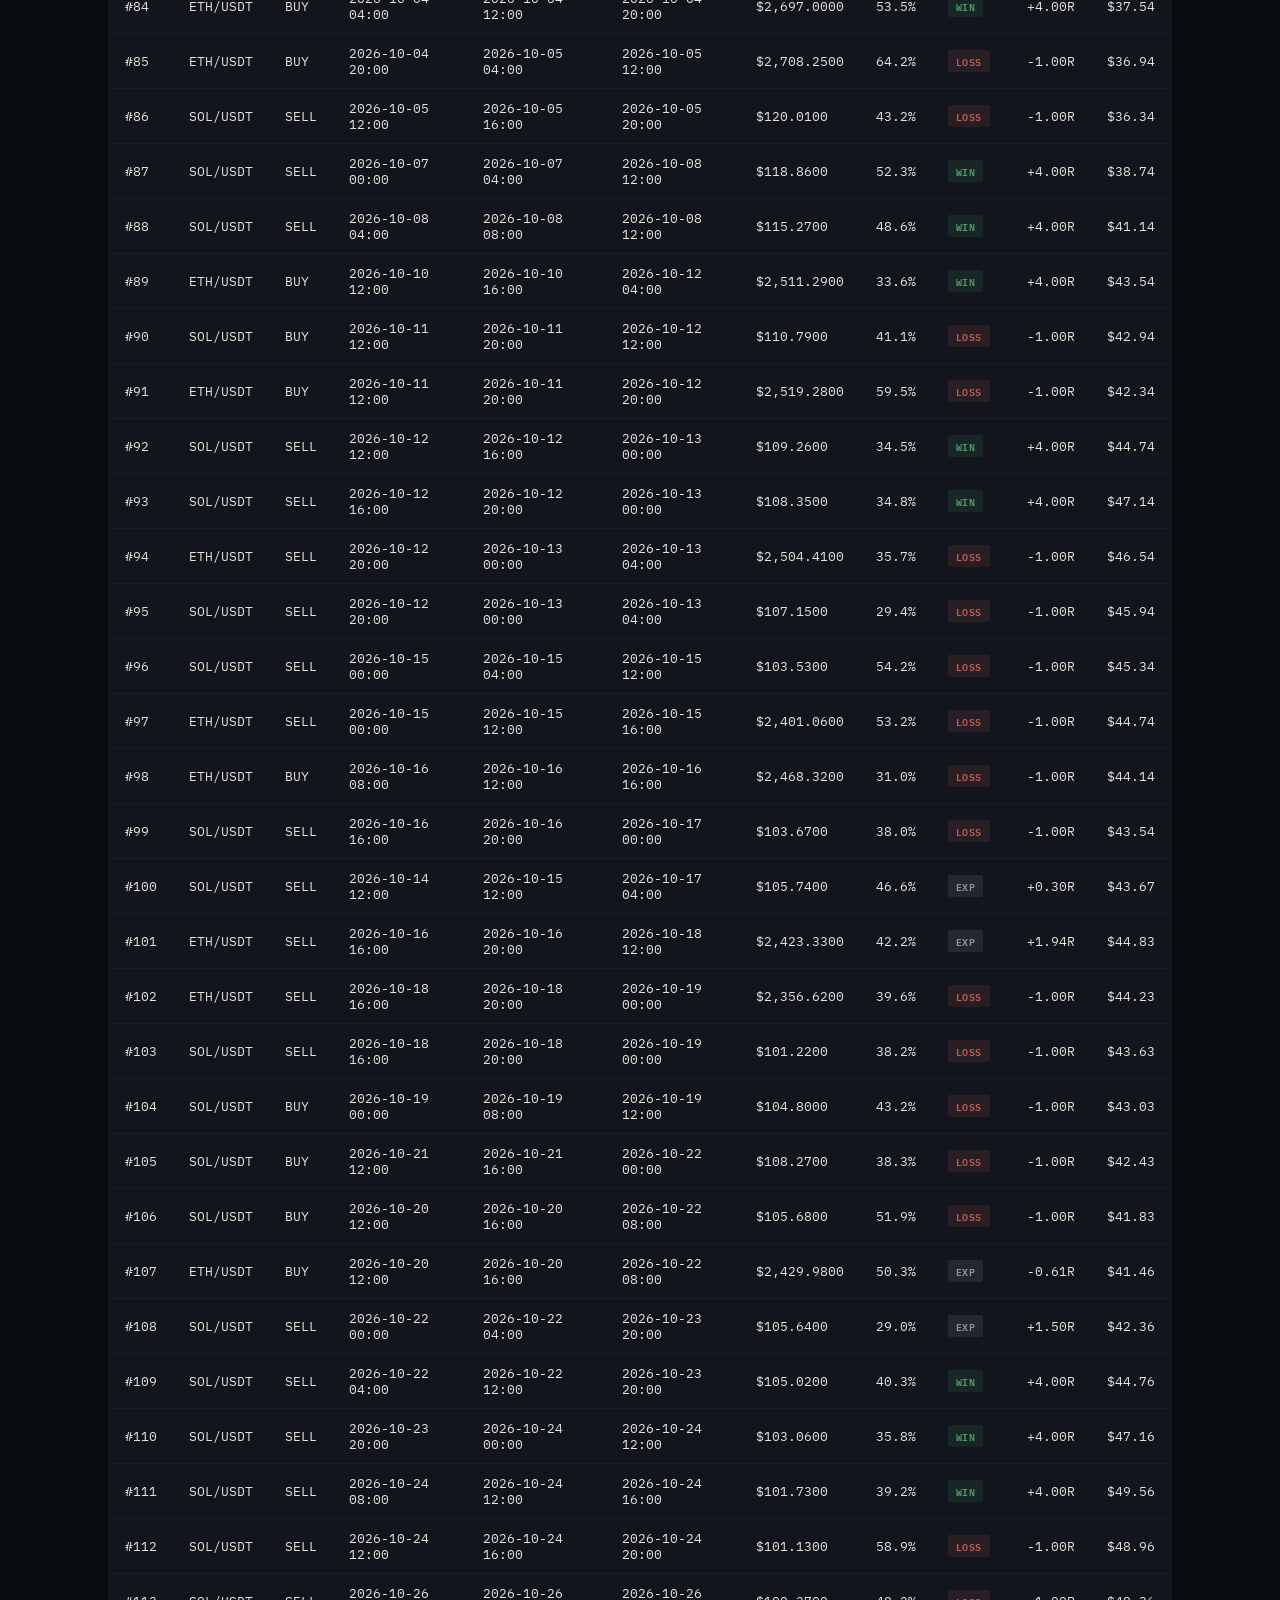
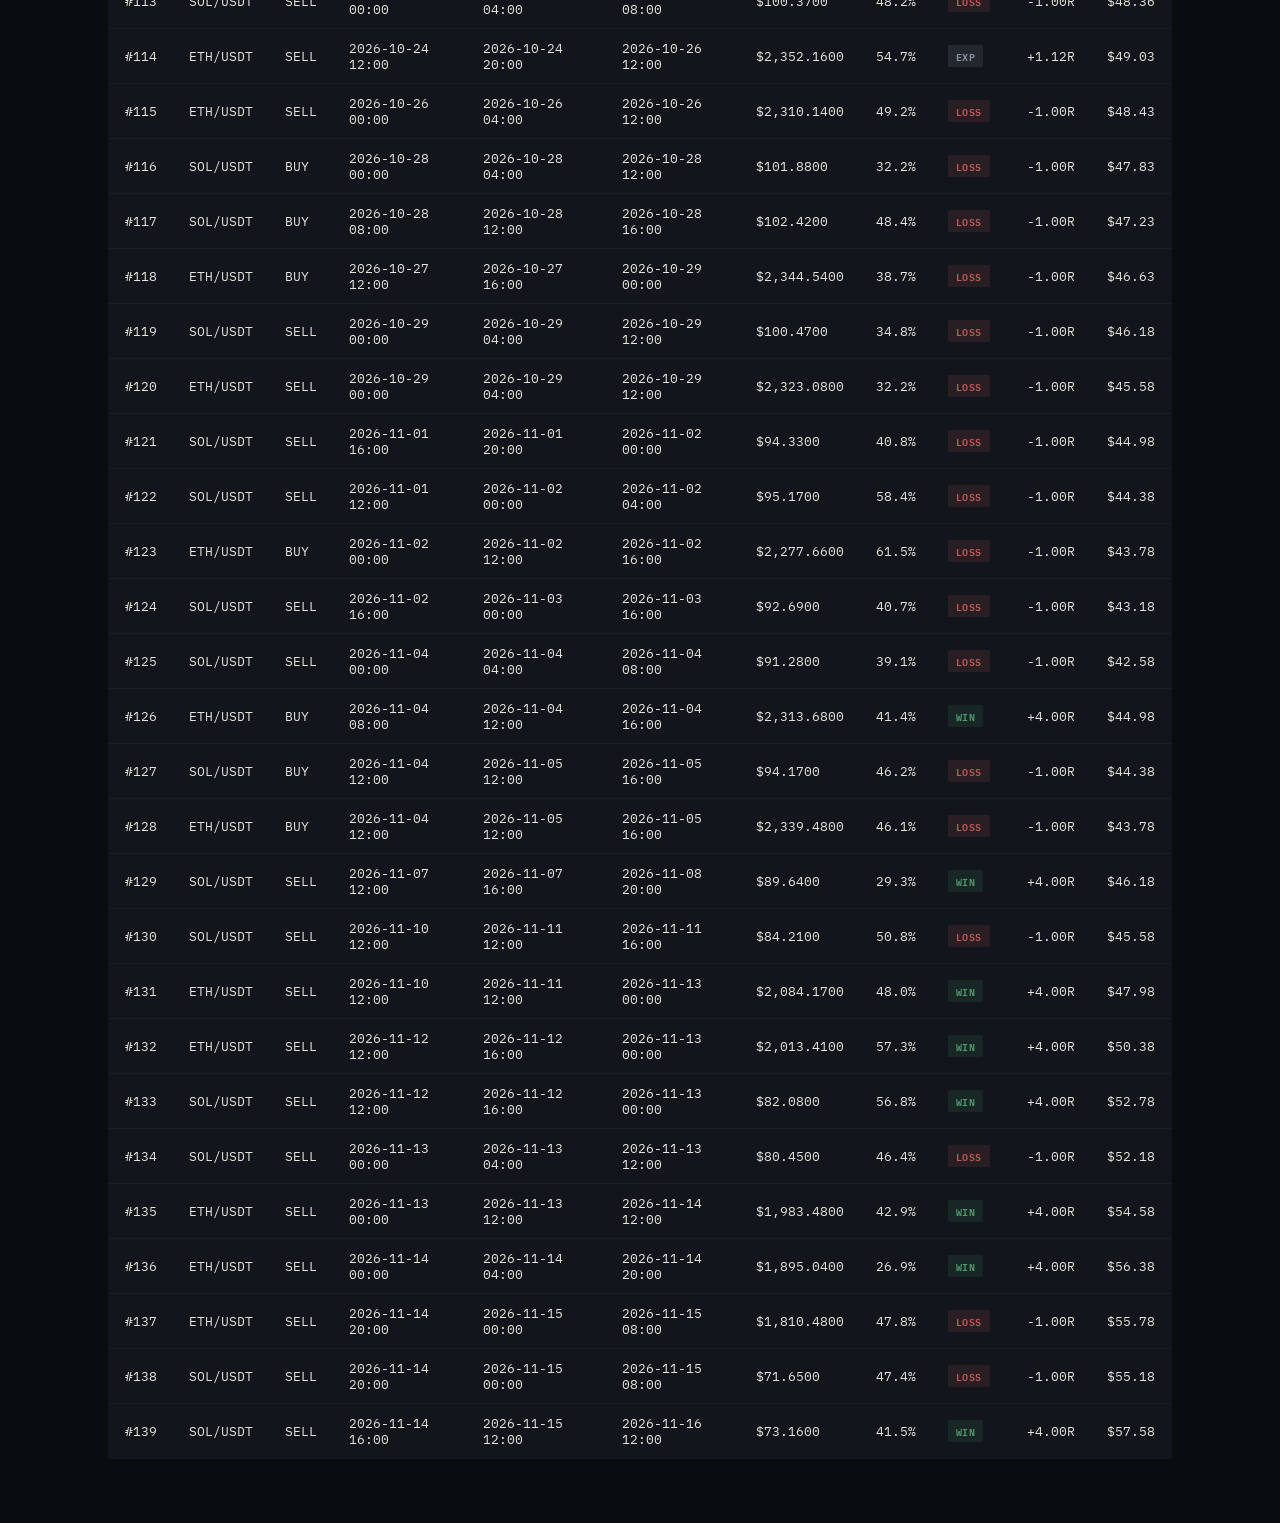
==== commit 0097f897: "Forward scan: 2026-11-27 14:05 UTC" ====
--- a/docs/history.html
+++ b/docs/history.html
@@ -35,7 +35,7 @@
         <span class="ticker-text">
             SWING ARMED &middot;
             INTRADAY DISARMED &middot;
-            LAST SCAN 2026-11-27 04:21 UTC
+            LAST SCAN 2026-11-27 14:05 UTC
         </span>
     </div>
 
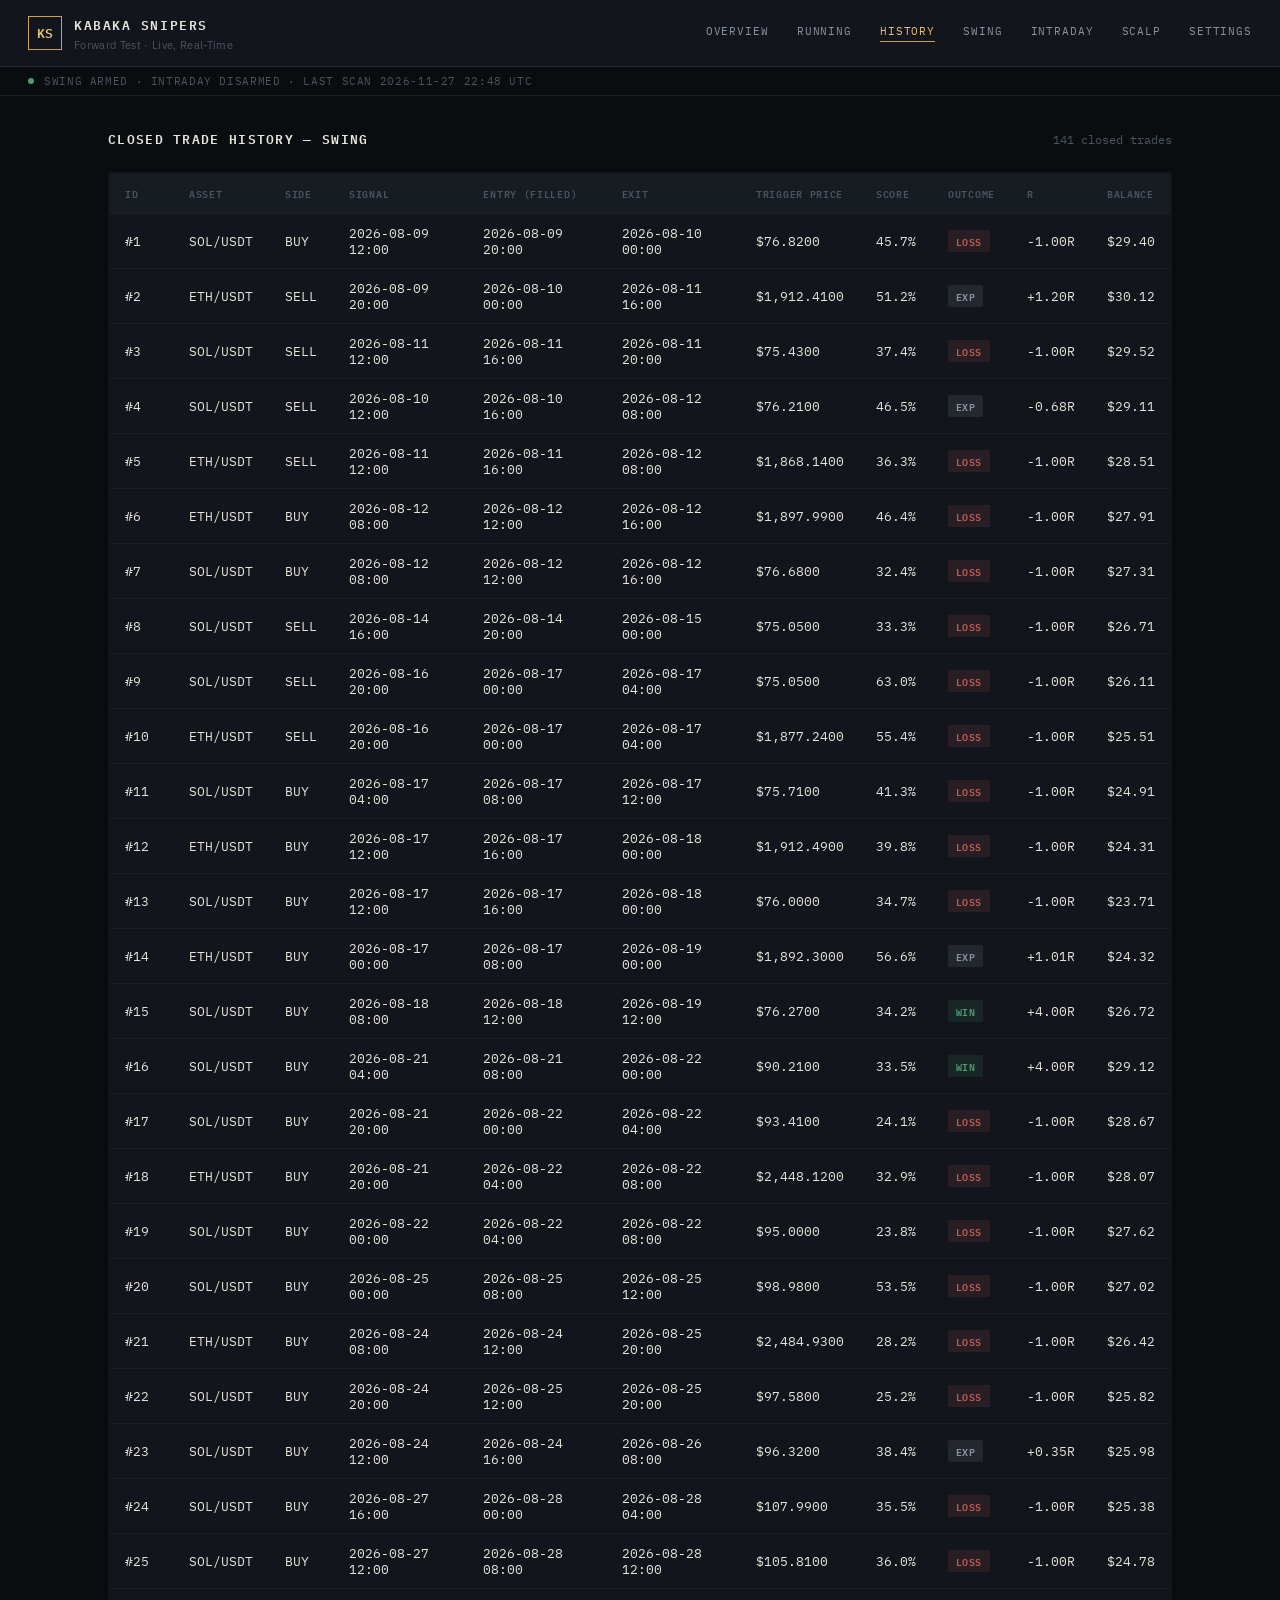
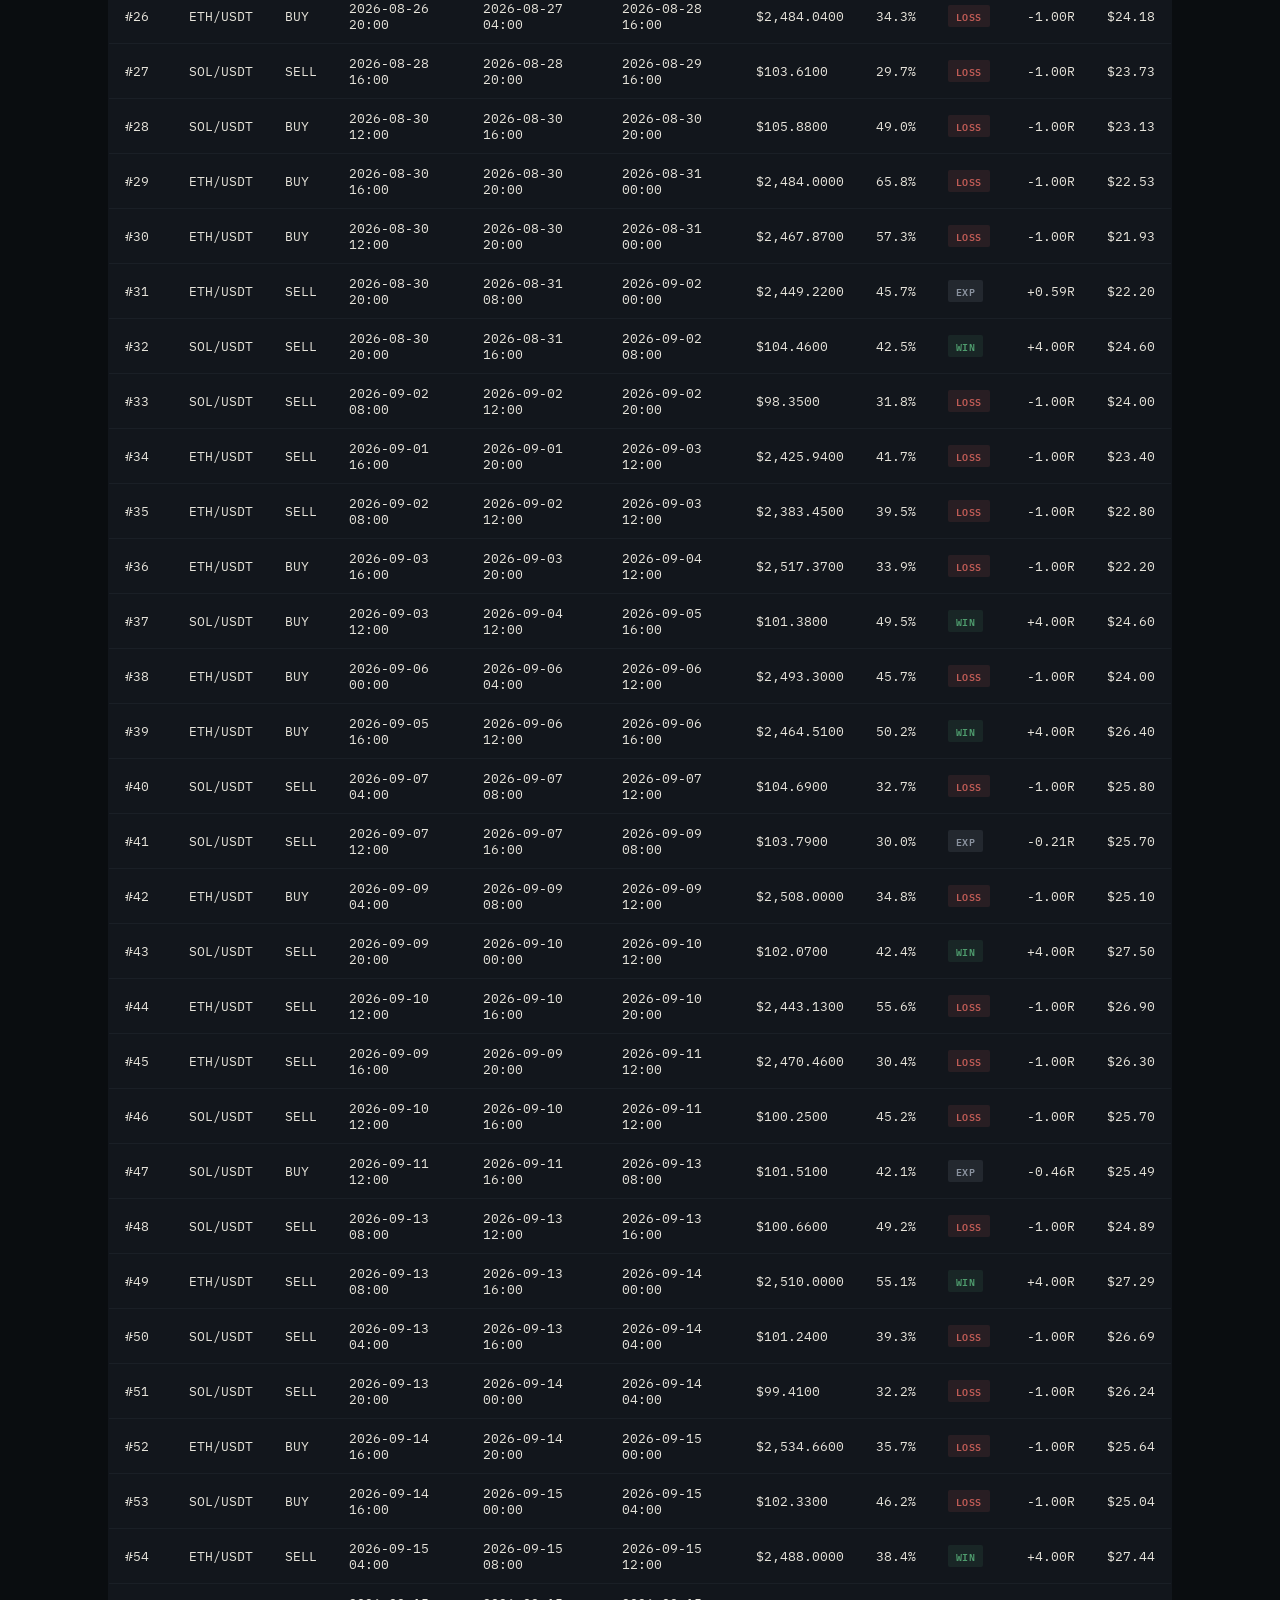
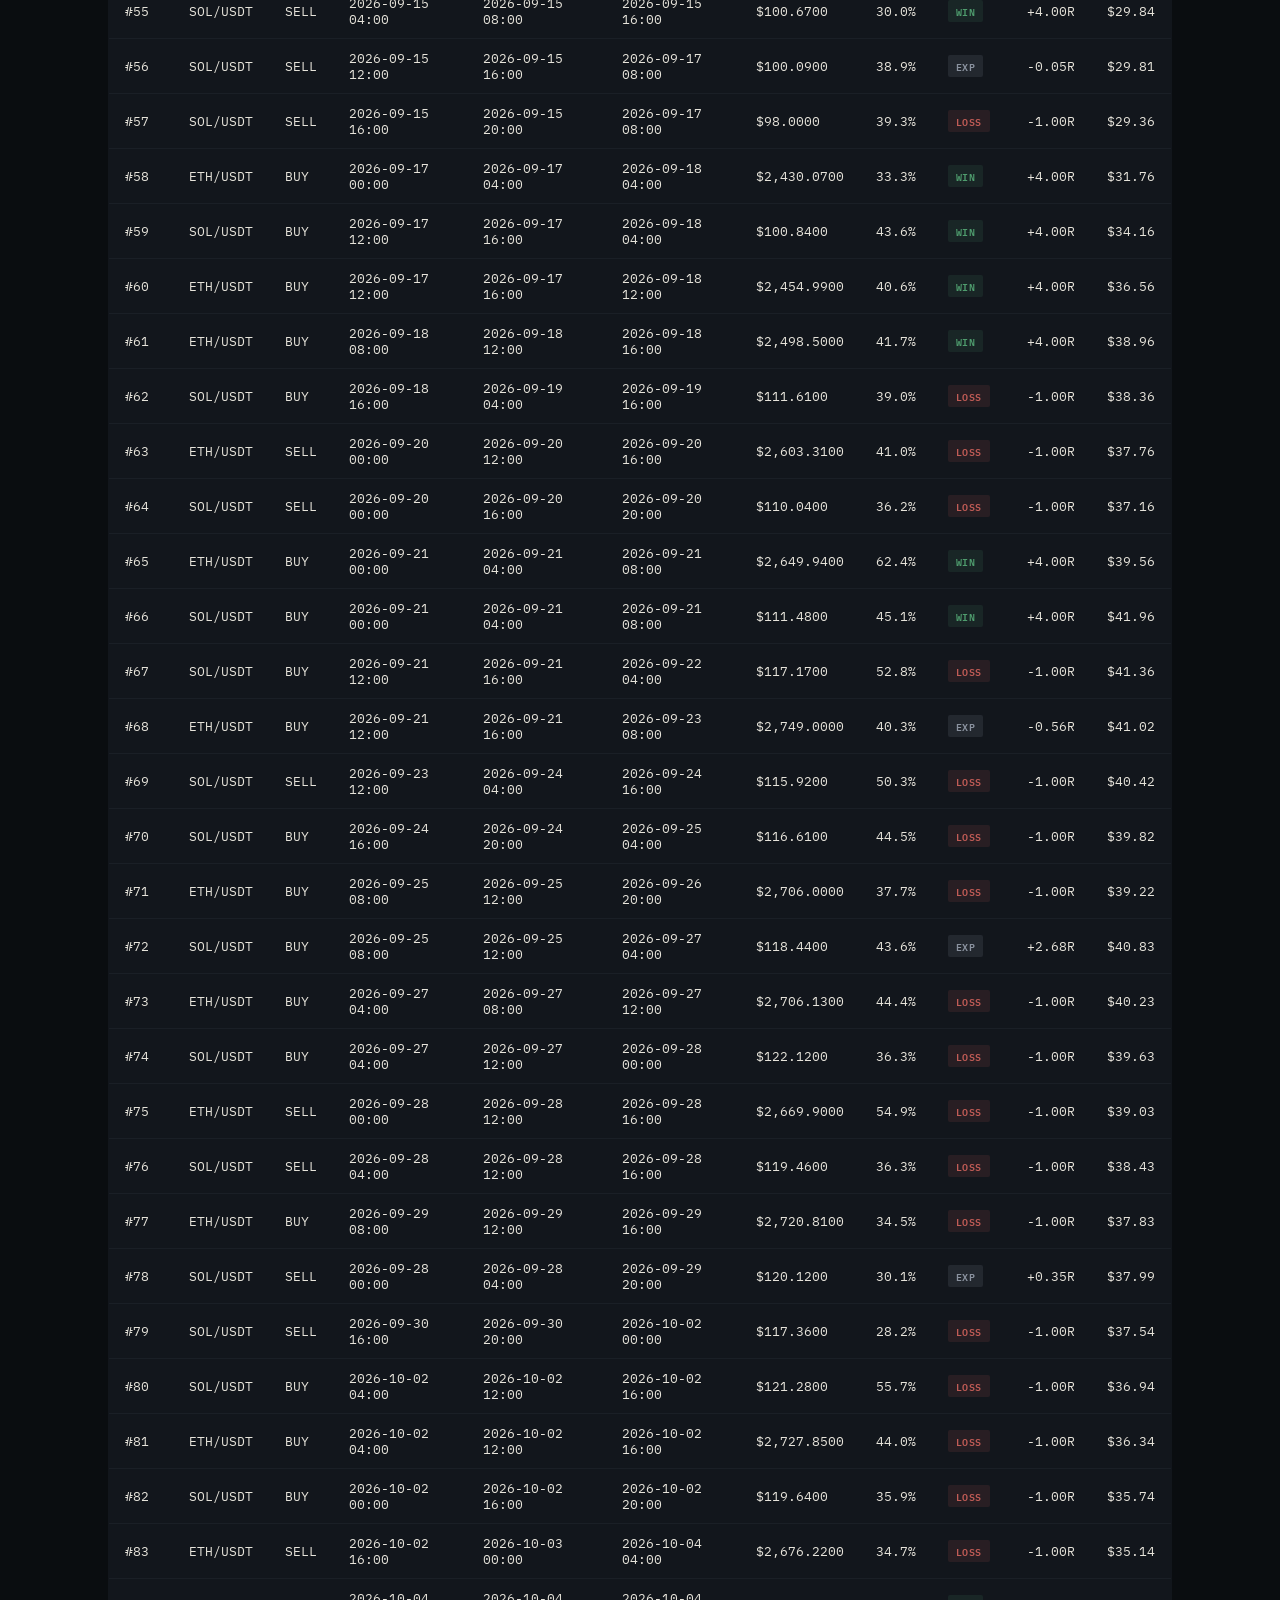
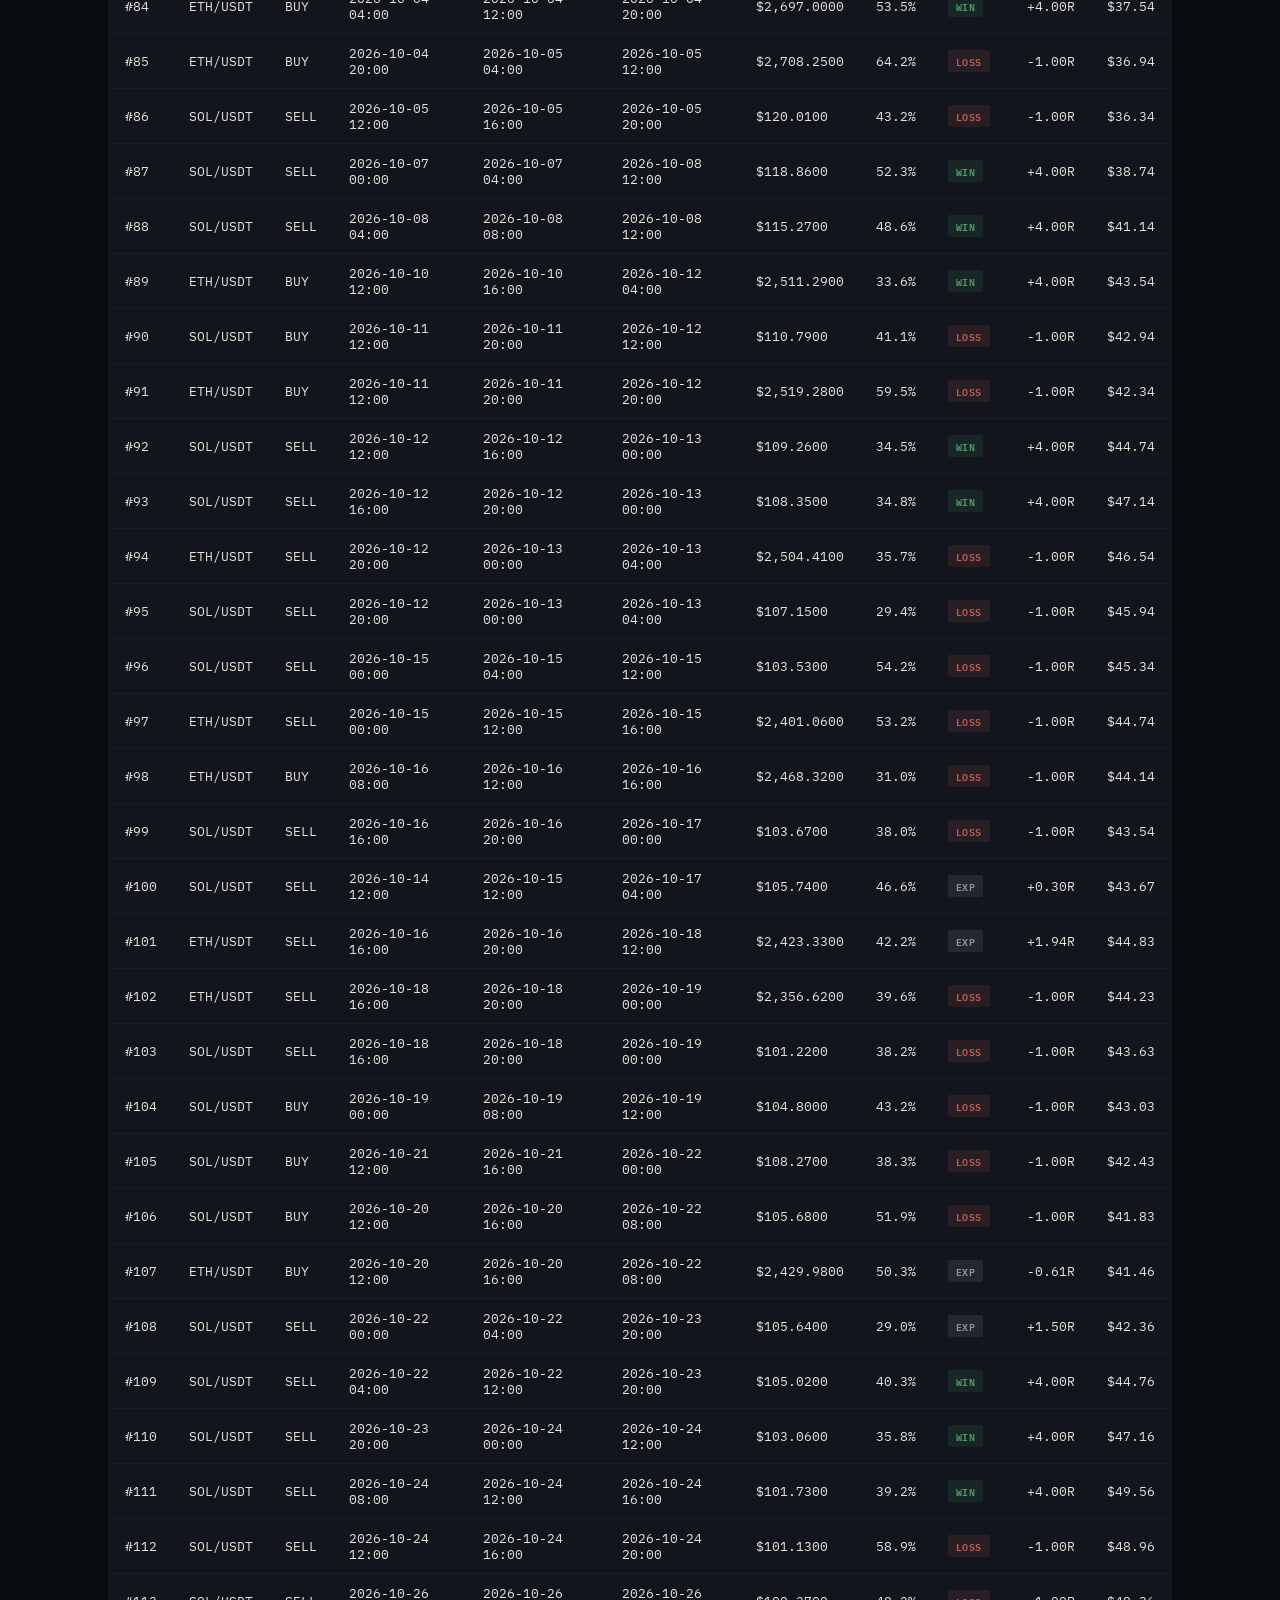
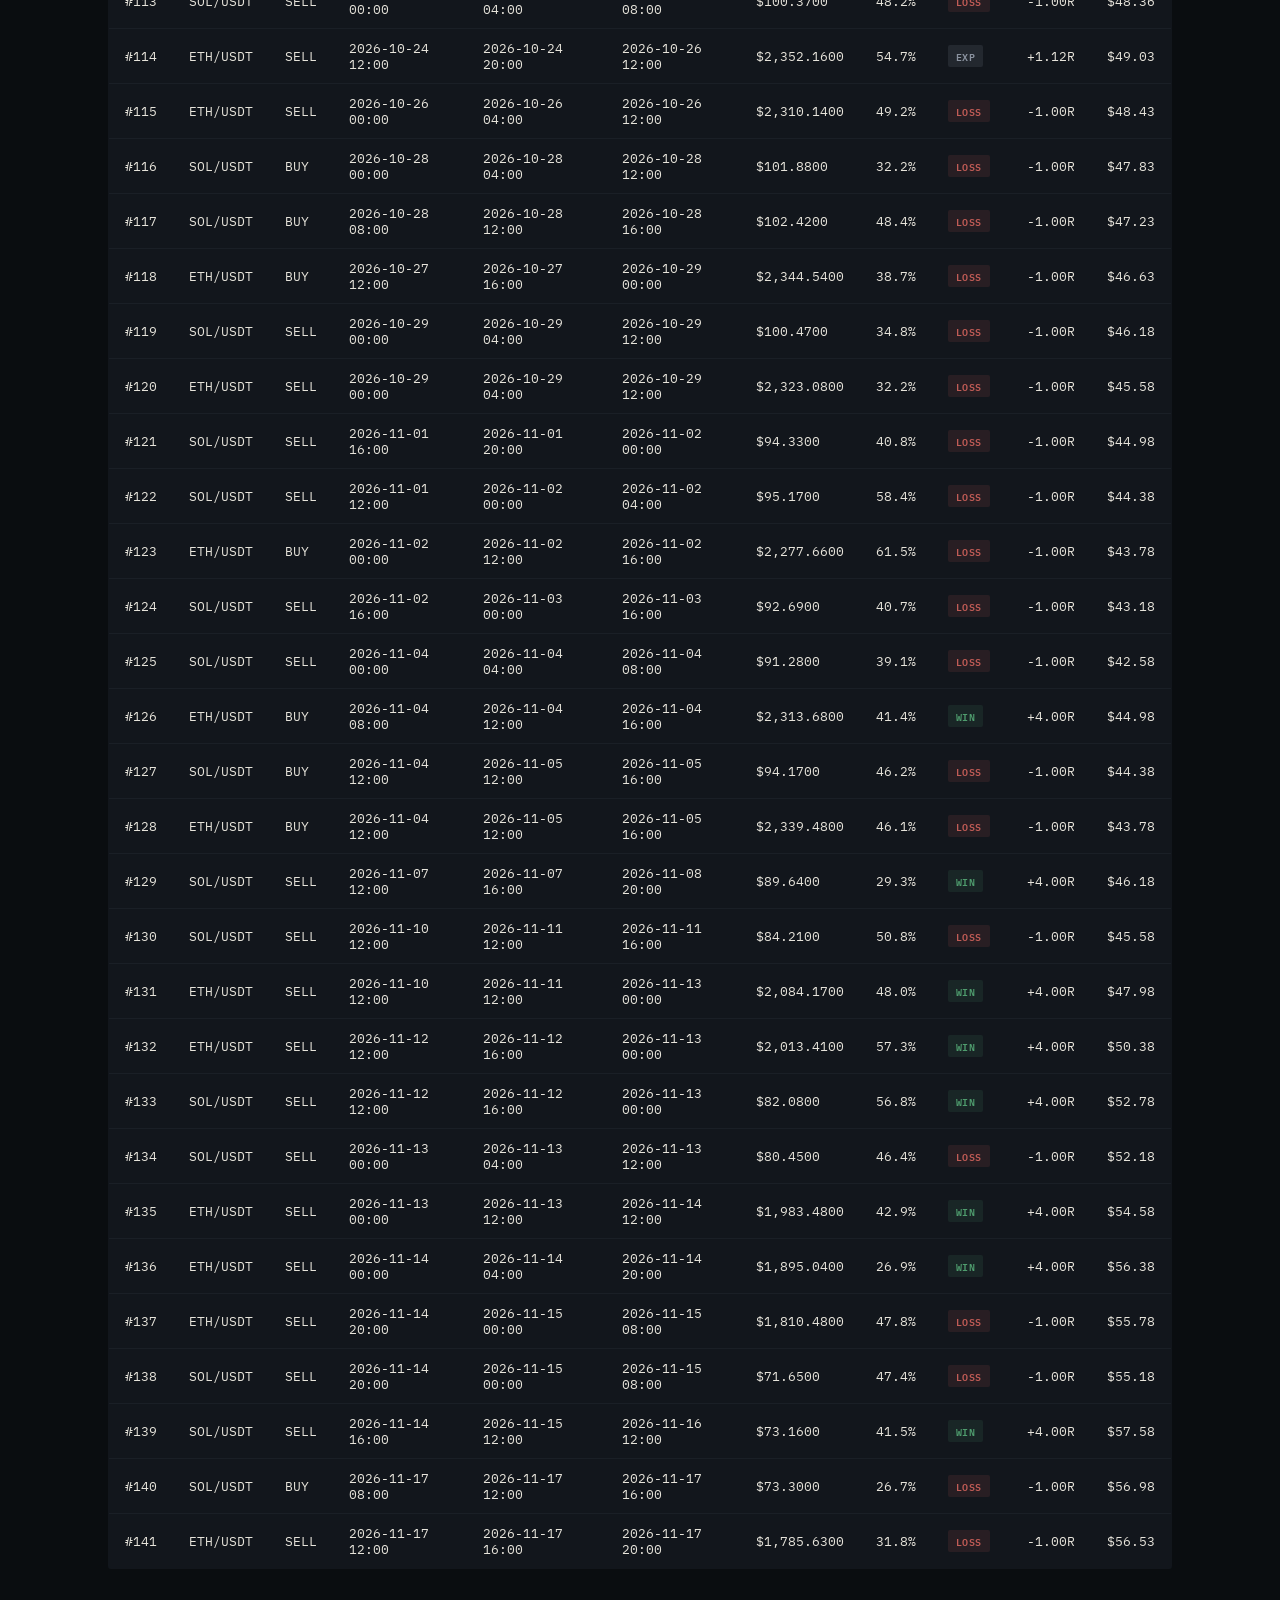
==== commit 176fe53f: "Forward scan: 2026-11-27 22:48 UTC" ====
--- a/docs/history.html
+++ b/docs/history.html
@@ -35,7 +35,7 @@
         <span class="ticker-text">
             SWING ARMED &middot;
             INTRADAY DISARMED &middot;
-            LAST SCAN 2026-11-27 14:05 UTC
+            LAST SCAN 2026-11-27 22:48 UTC
         </span>
     </div>
 
@@ -61,7 +61,7 @@
     <main class="shell">
         <div class="page-head">
             <h1>Closed Trade History &mdash; Swing</h1>
-            <span class="page-head-note mono">139 closed trades</span>
+            <span class="page-head-note mono">141 closed trades</span>
         </div>
 
         
@@ -2020,6 +2020,34 @@
                     <td>$57.58</td>
                 </tr>
                 
+                <tr>
+                    <td>#140</td>
+                    <td>SOL/USDT</td>
+                    <td>BUY</td>
+                    <td>2026-11-17 08:00</td>
+                    <td>2026-11-17 12:00</td>
+                    <td>2026-11-17 16:00</td>
+                    <td>$73.3000</td>
+                    <td>26.7%</td>
+                    <td><span class="badge loss">LOSS</span></td>
+                    <td>-1.00R</td>
+                    <td>$56.98</td>
+                </tr>
+                
+                <tr>
+                    <td>#141</td>
+                    <td>ETH/USDT</td>
+                    <td>SELL</td>
+                    <td>2026-11-17 12:00</td>
+                    <td>2026-11-17 16:00</td>
+                    <td>2026-11-17 20:00</td>
+                    <td>$1,785.6300</td>
+                    <td>31.8%</td>
+                    <td><span class="badge loss">LOSS</span></td>
+                    <td>-1.00R</td>
+                    <td>$56.53</td>
+                </tr>
+                
             </tbody>
         </table>
         
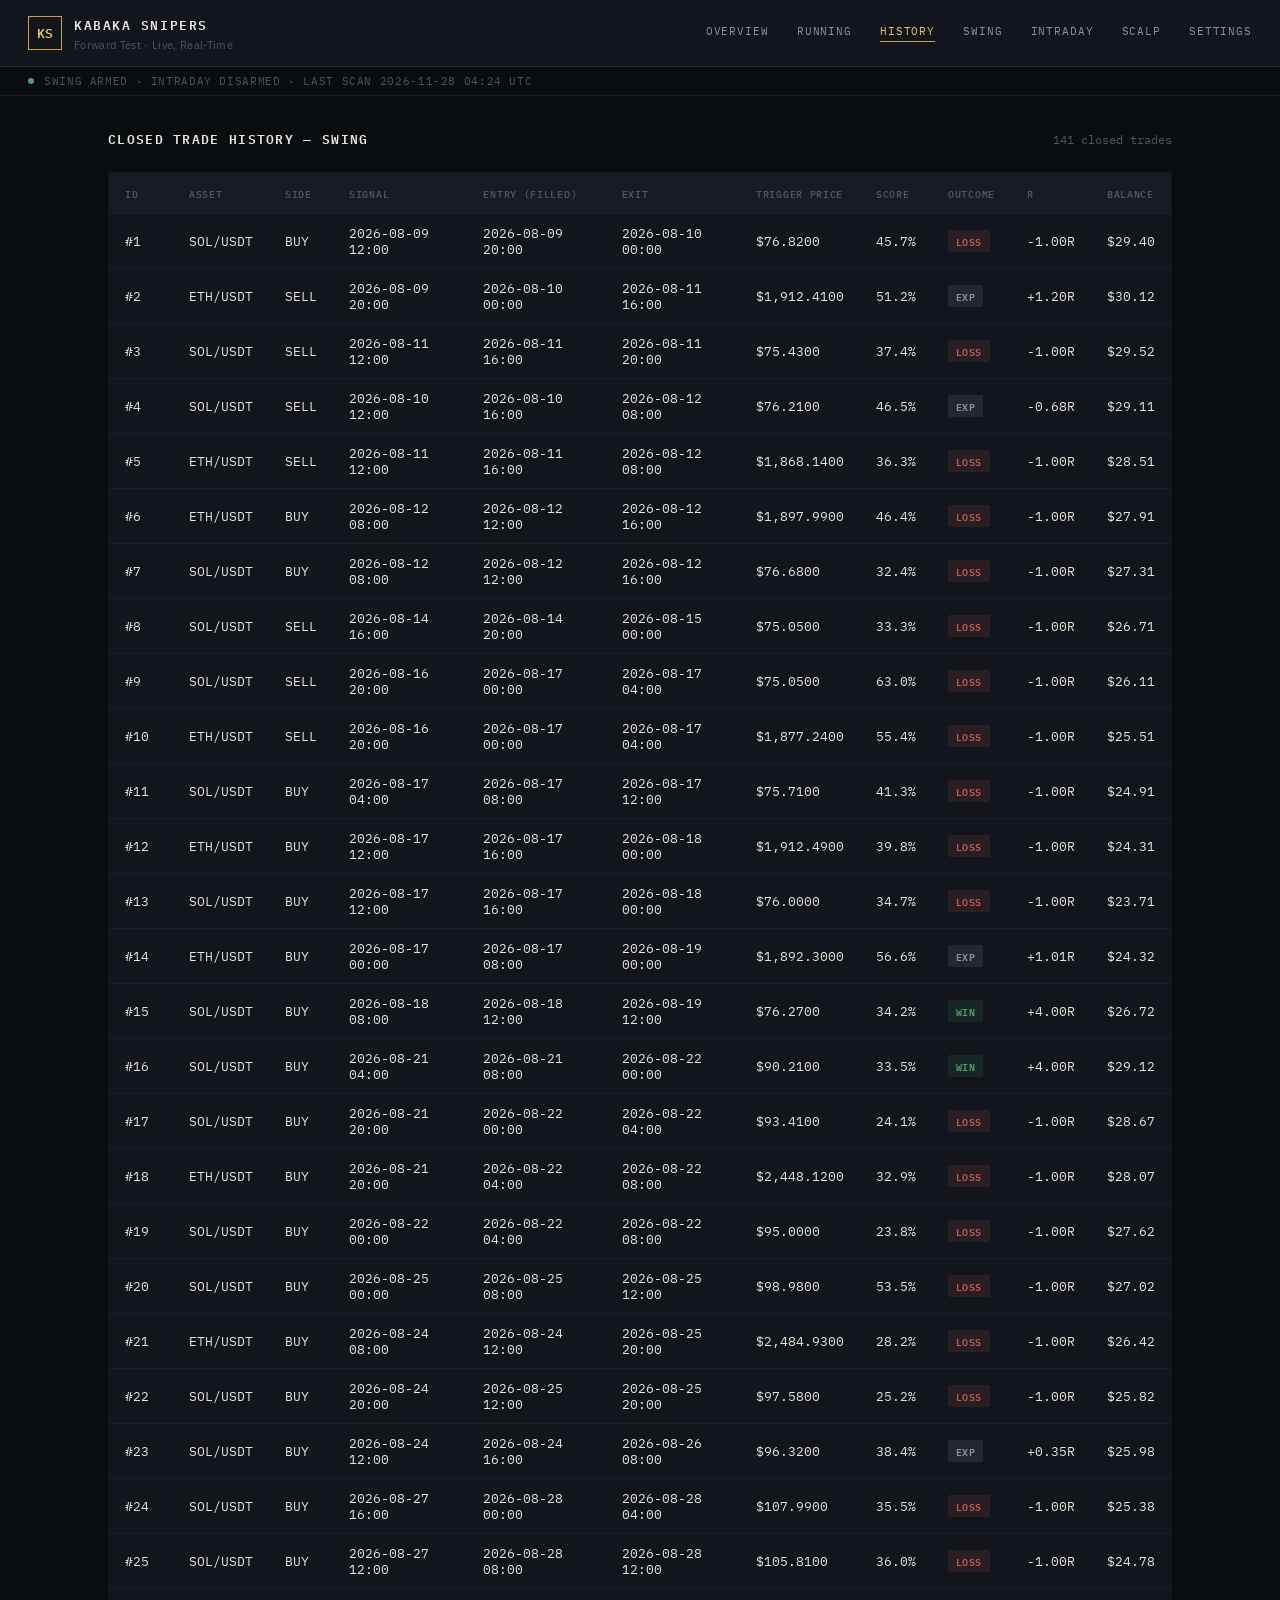
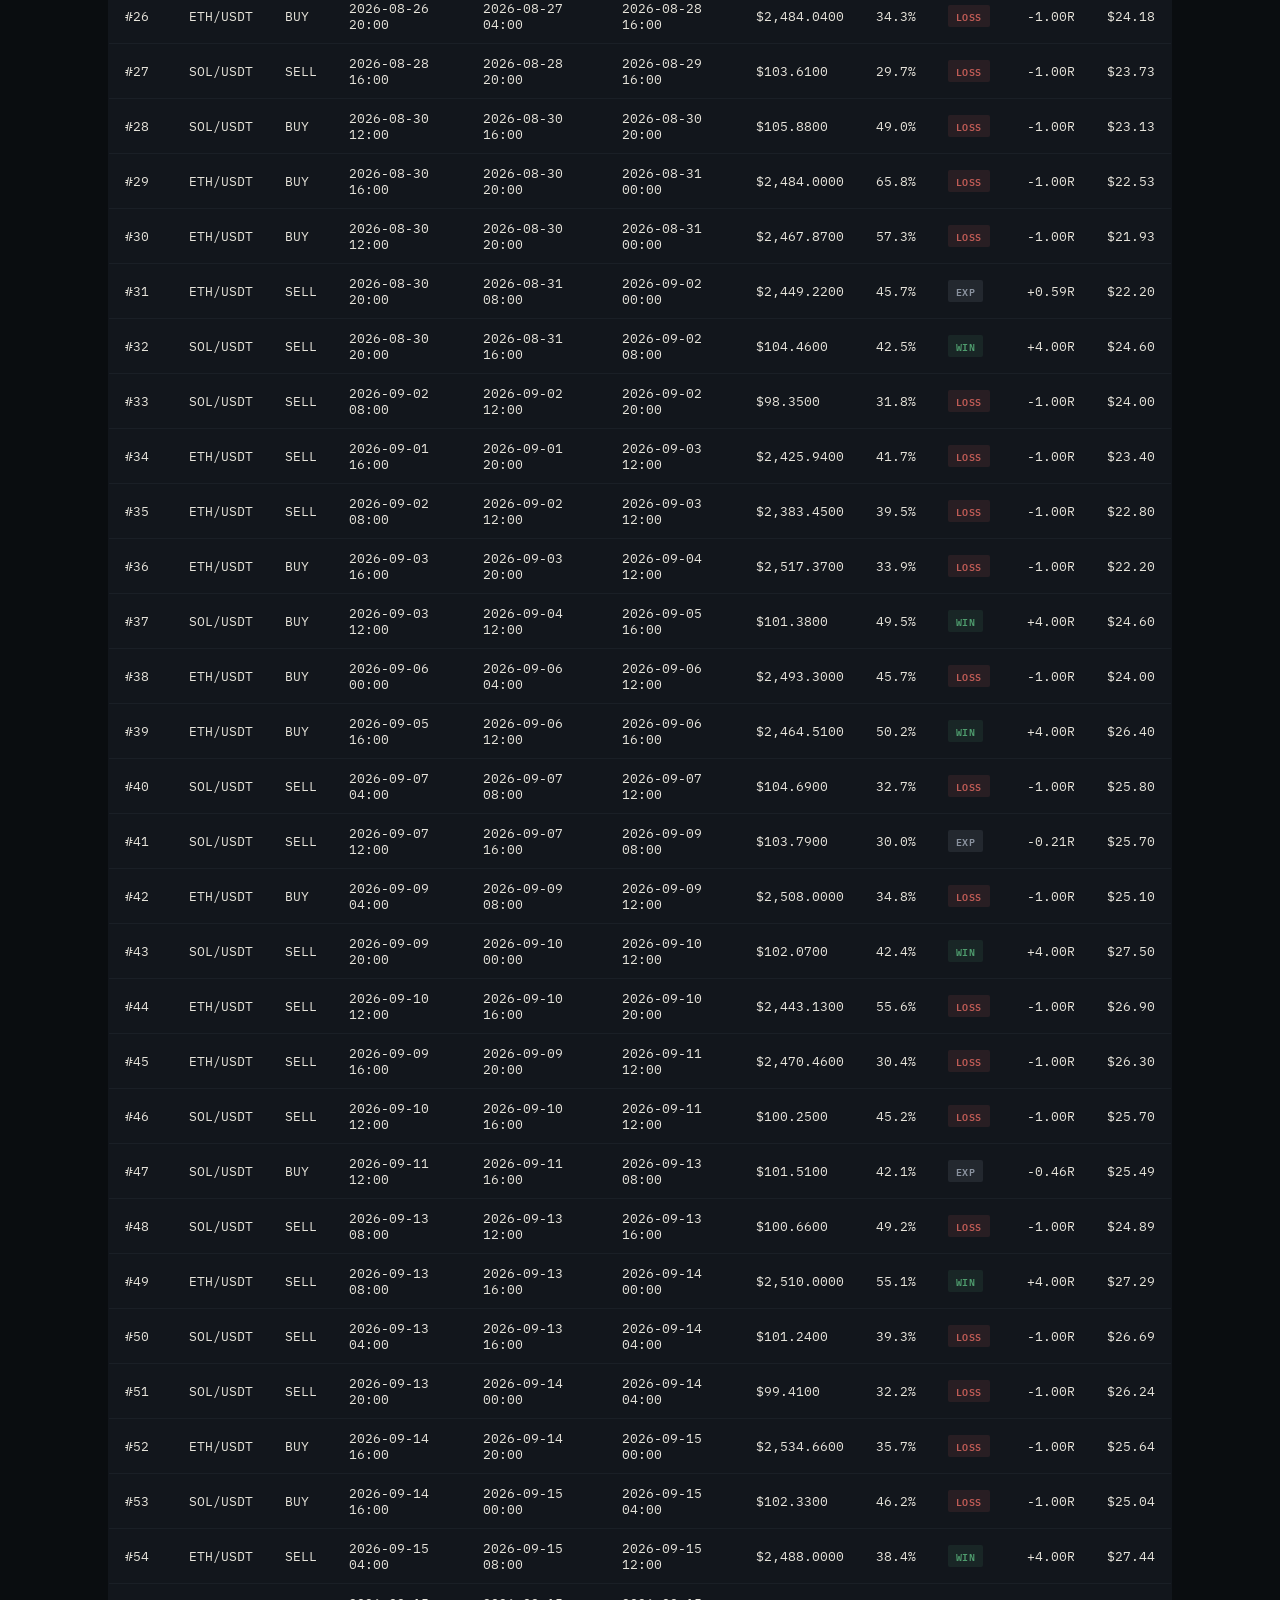
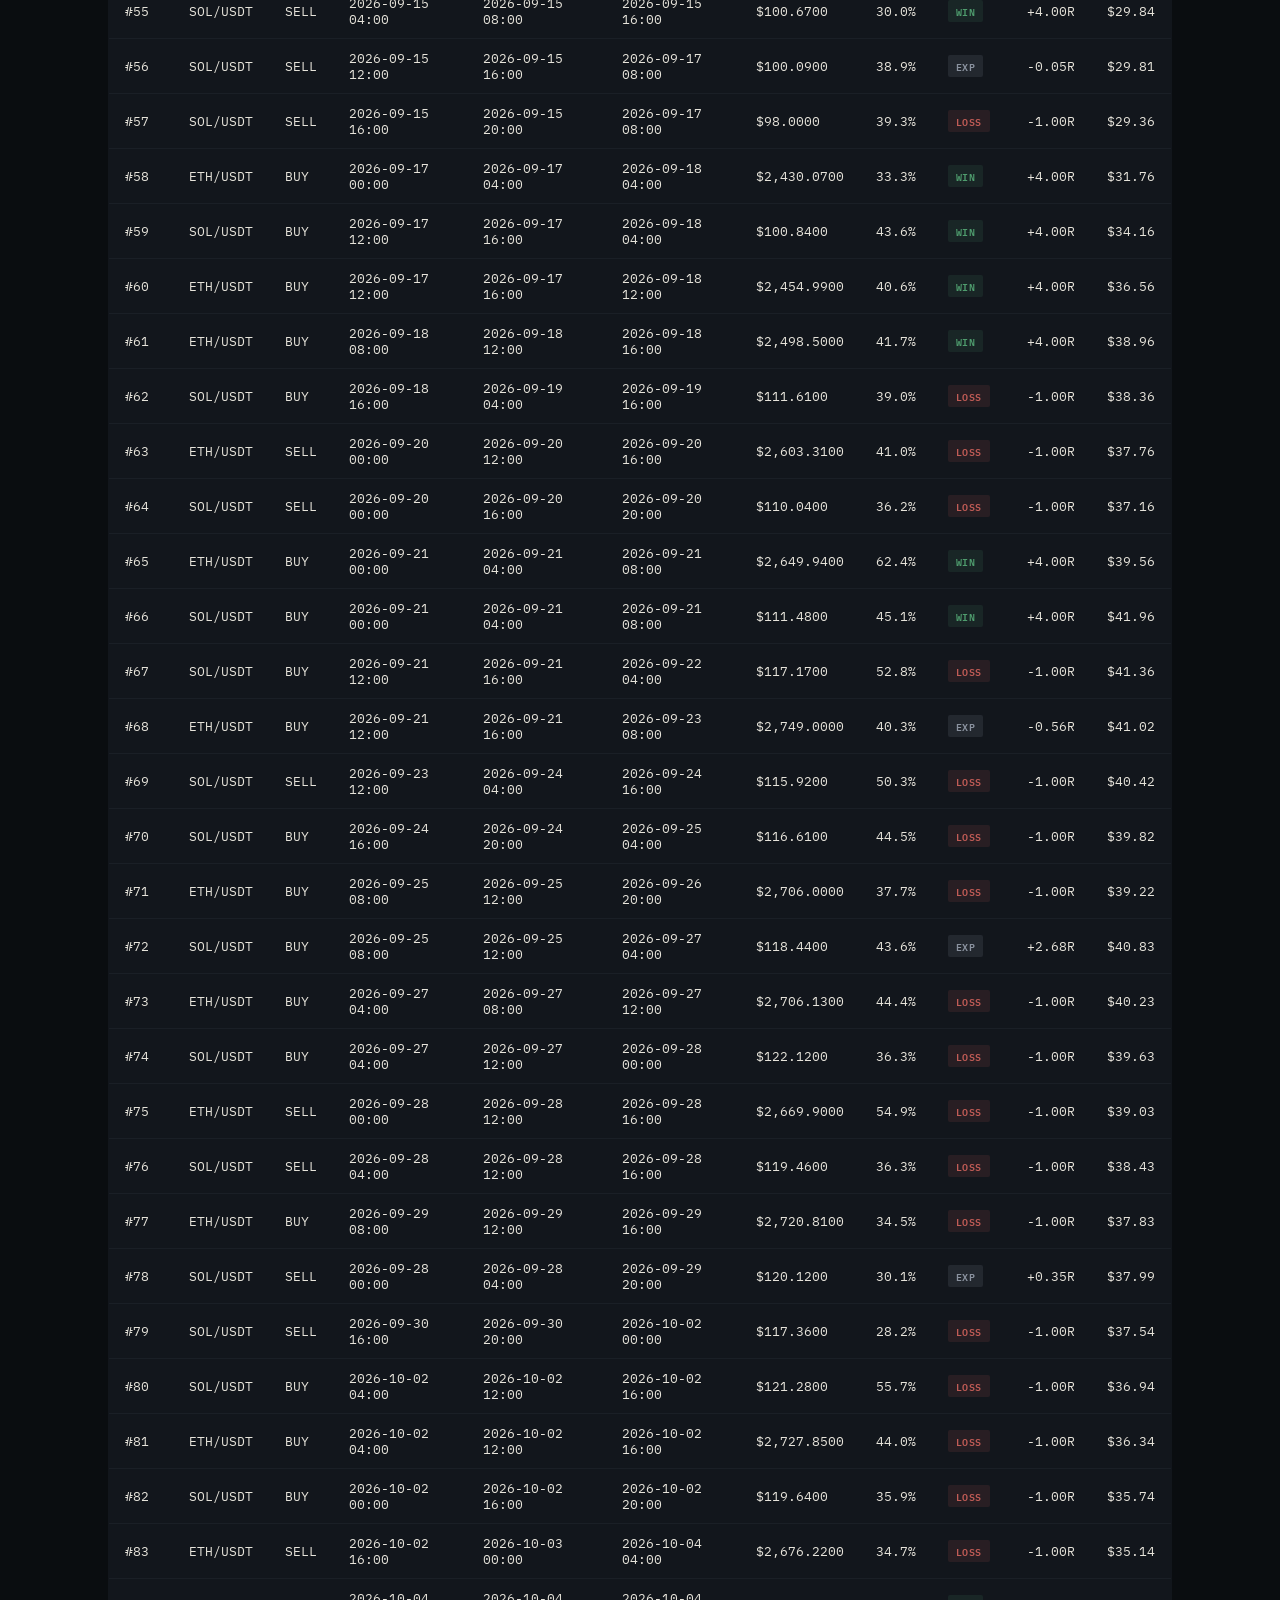
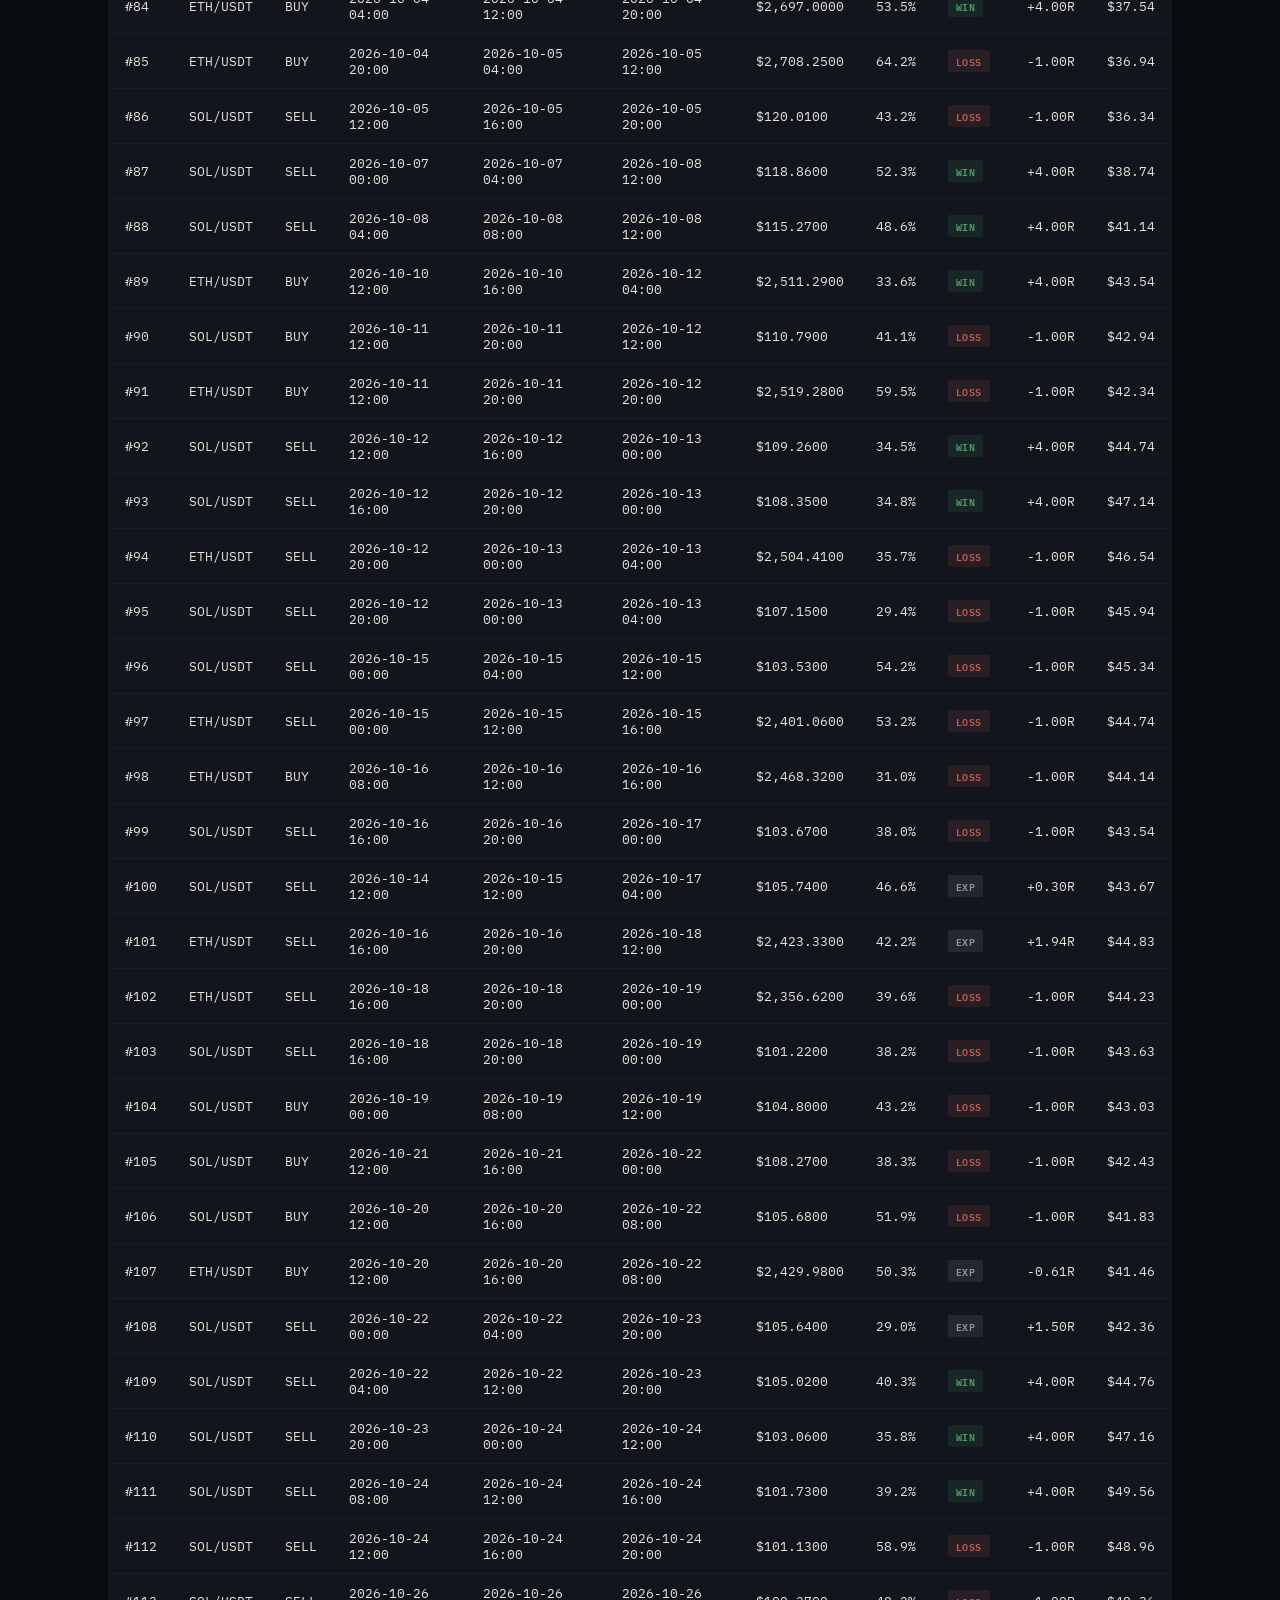
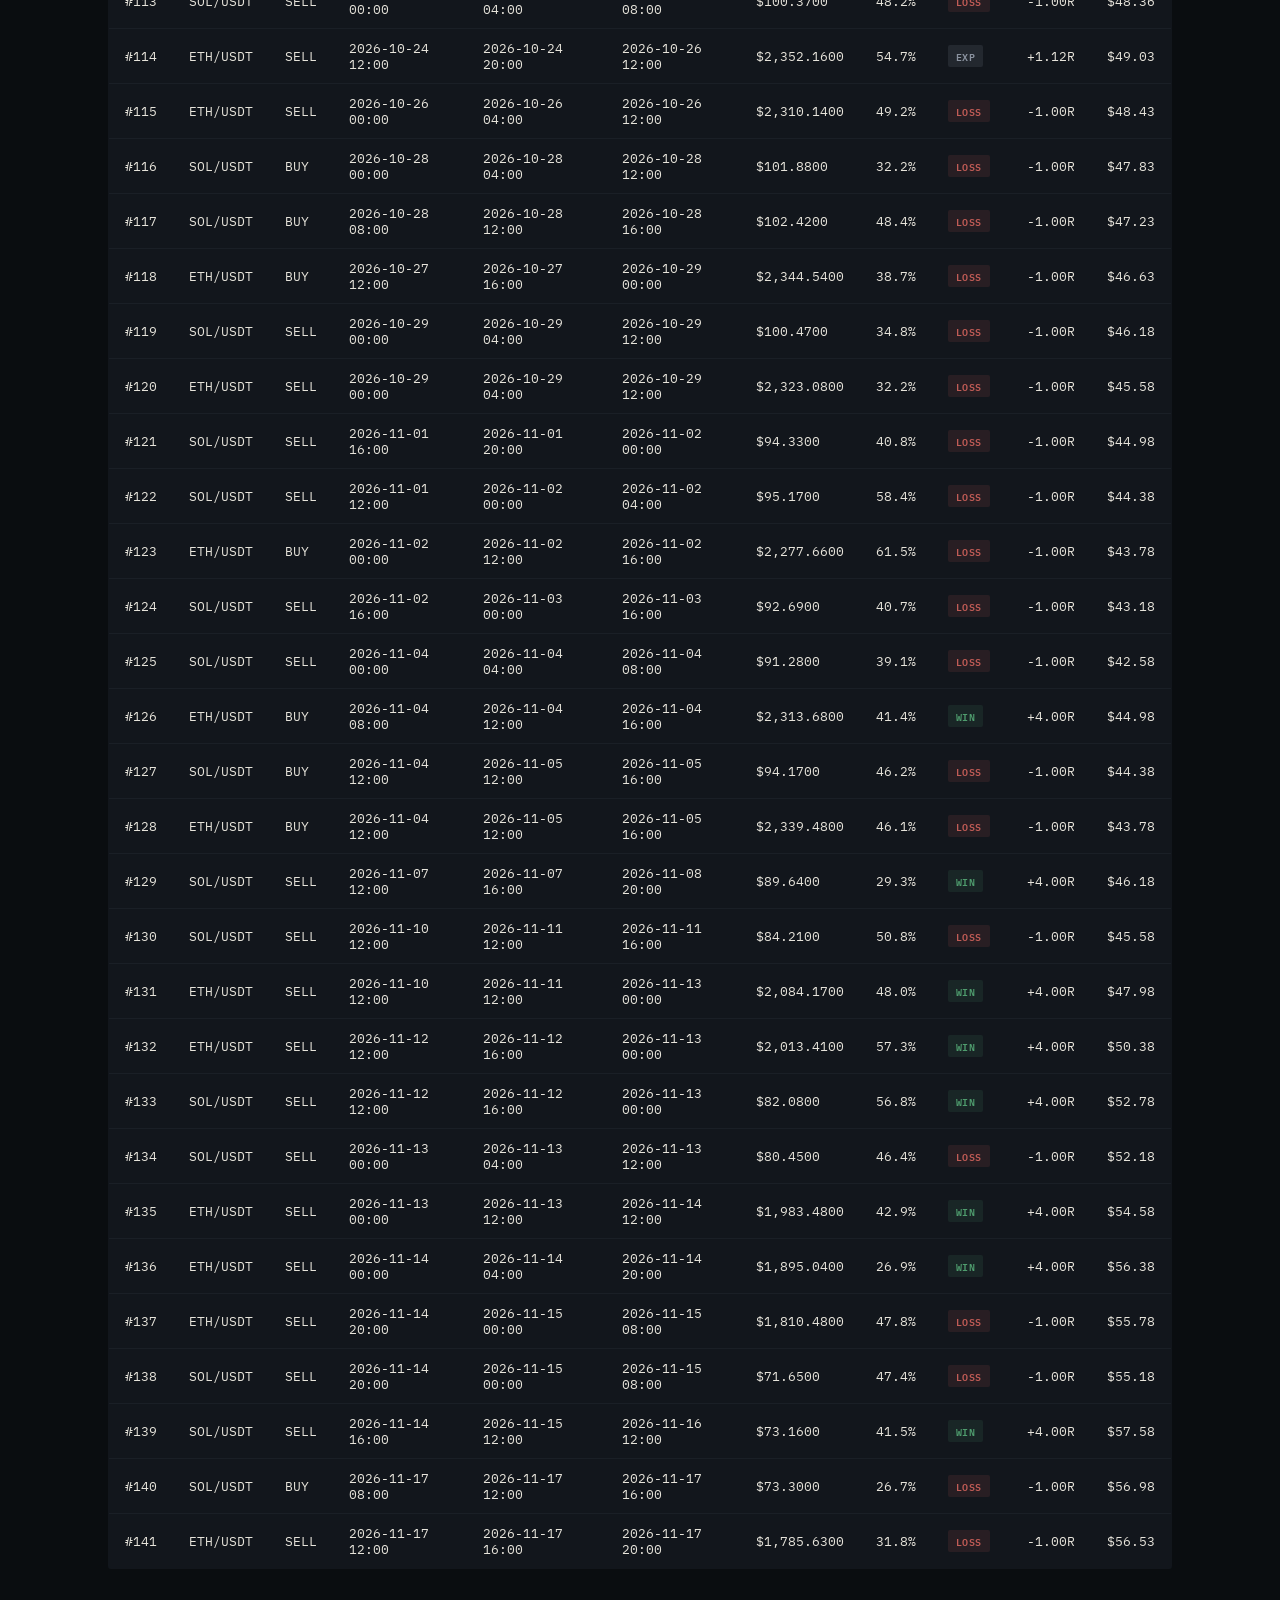
==== commit dab25ac6: "Forward scan: 2026-11-28 04:24 UTC" ====
--- a/docs/history.html
+++ b/docs/history.html
@@ -35,7 +35,7 @@
         <span class="ticker-text">
             SWING ARMED &middot;
             INTRADAY DISARMED &middot;
-            LAST SCAN 2026-11-27 22:48 UTC
+            LAST SCAN 2026-11-28 04:24 UTC
         </span>
     </div>
 
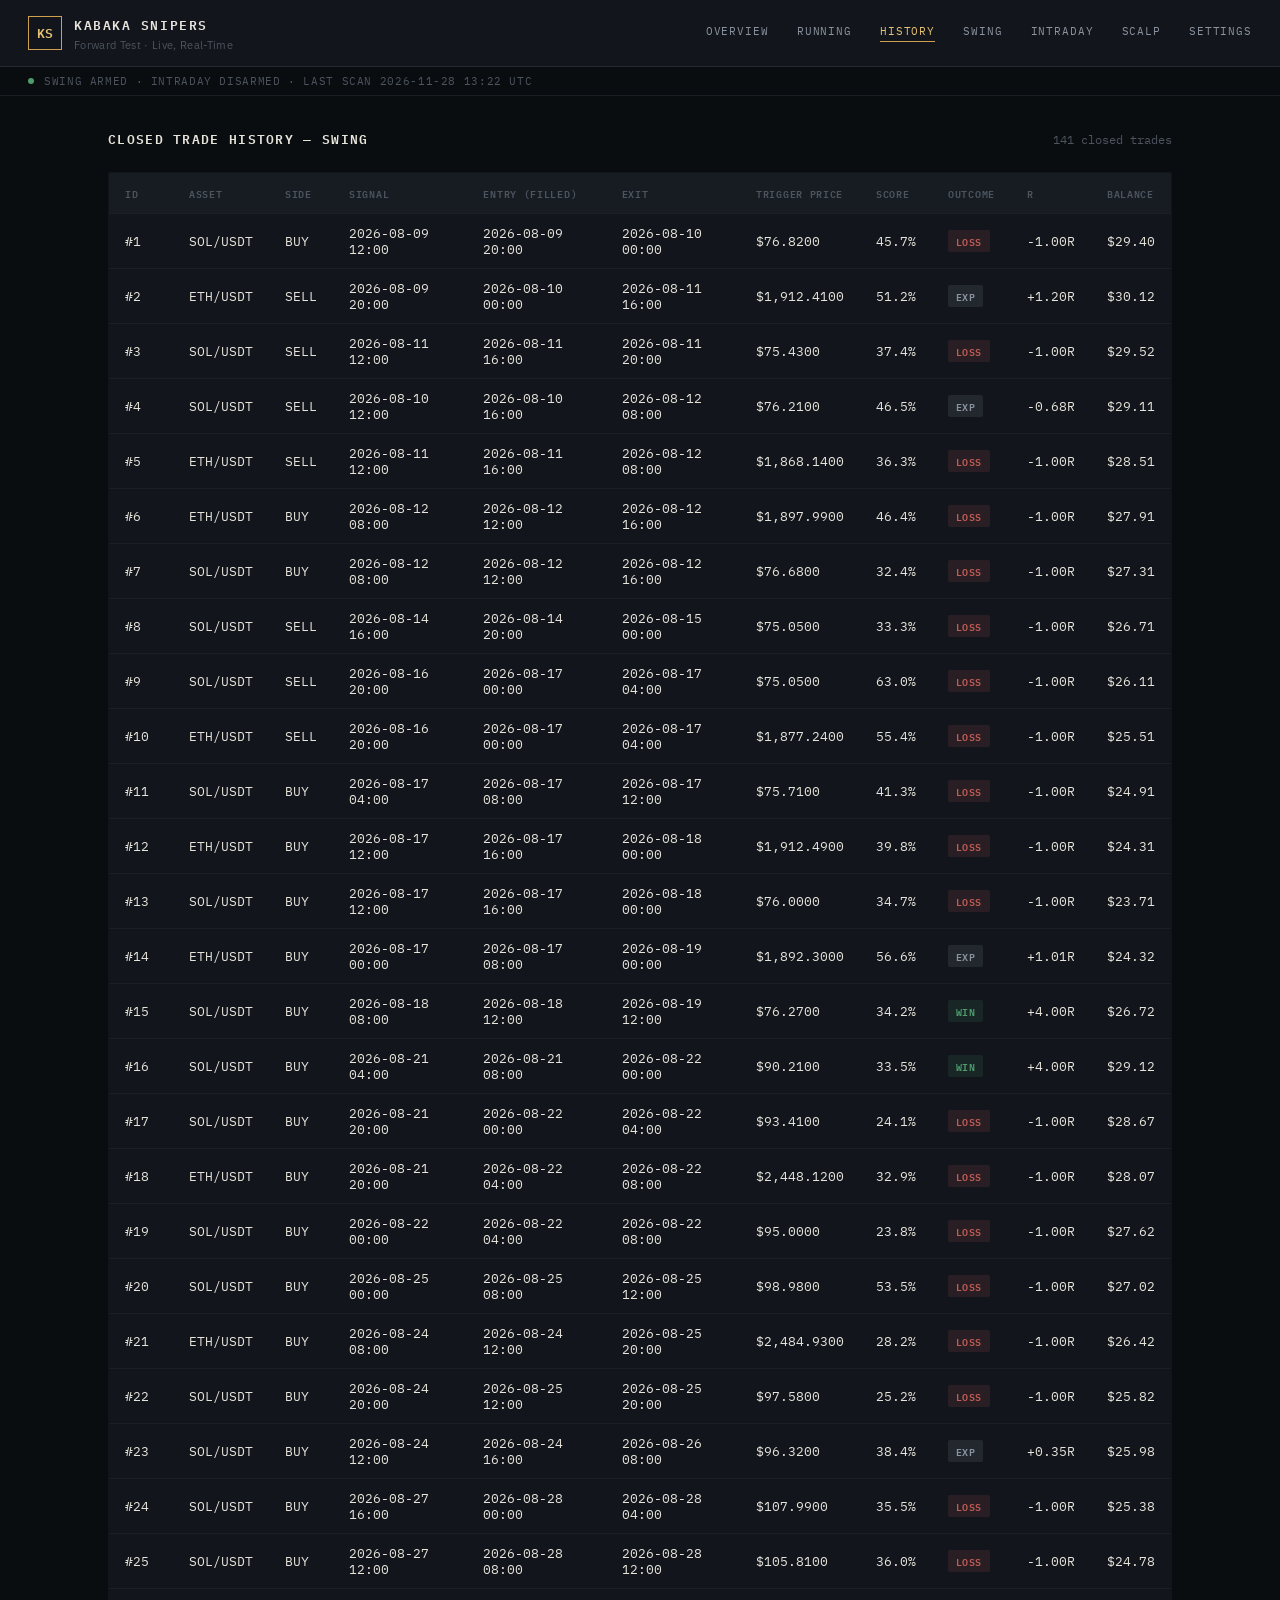
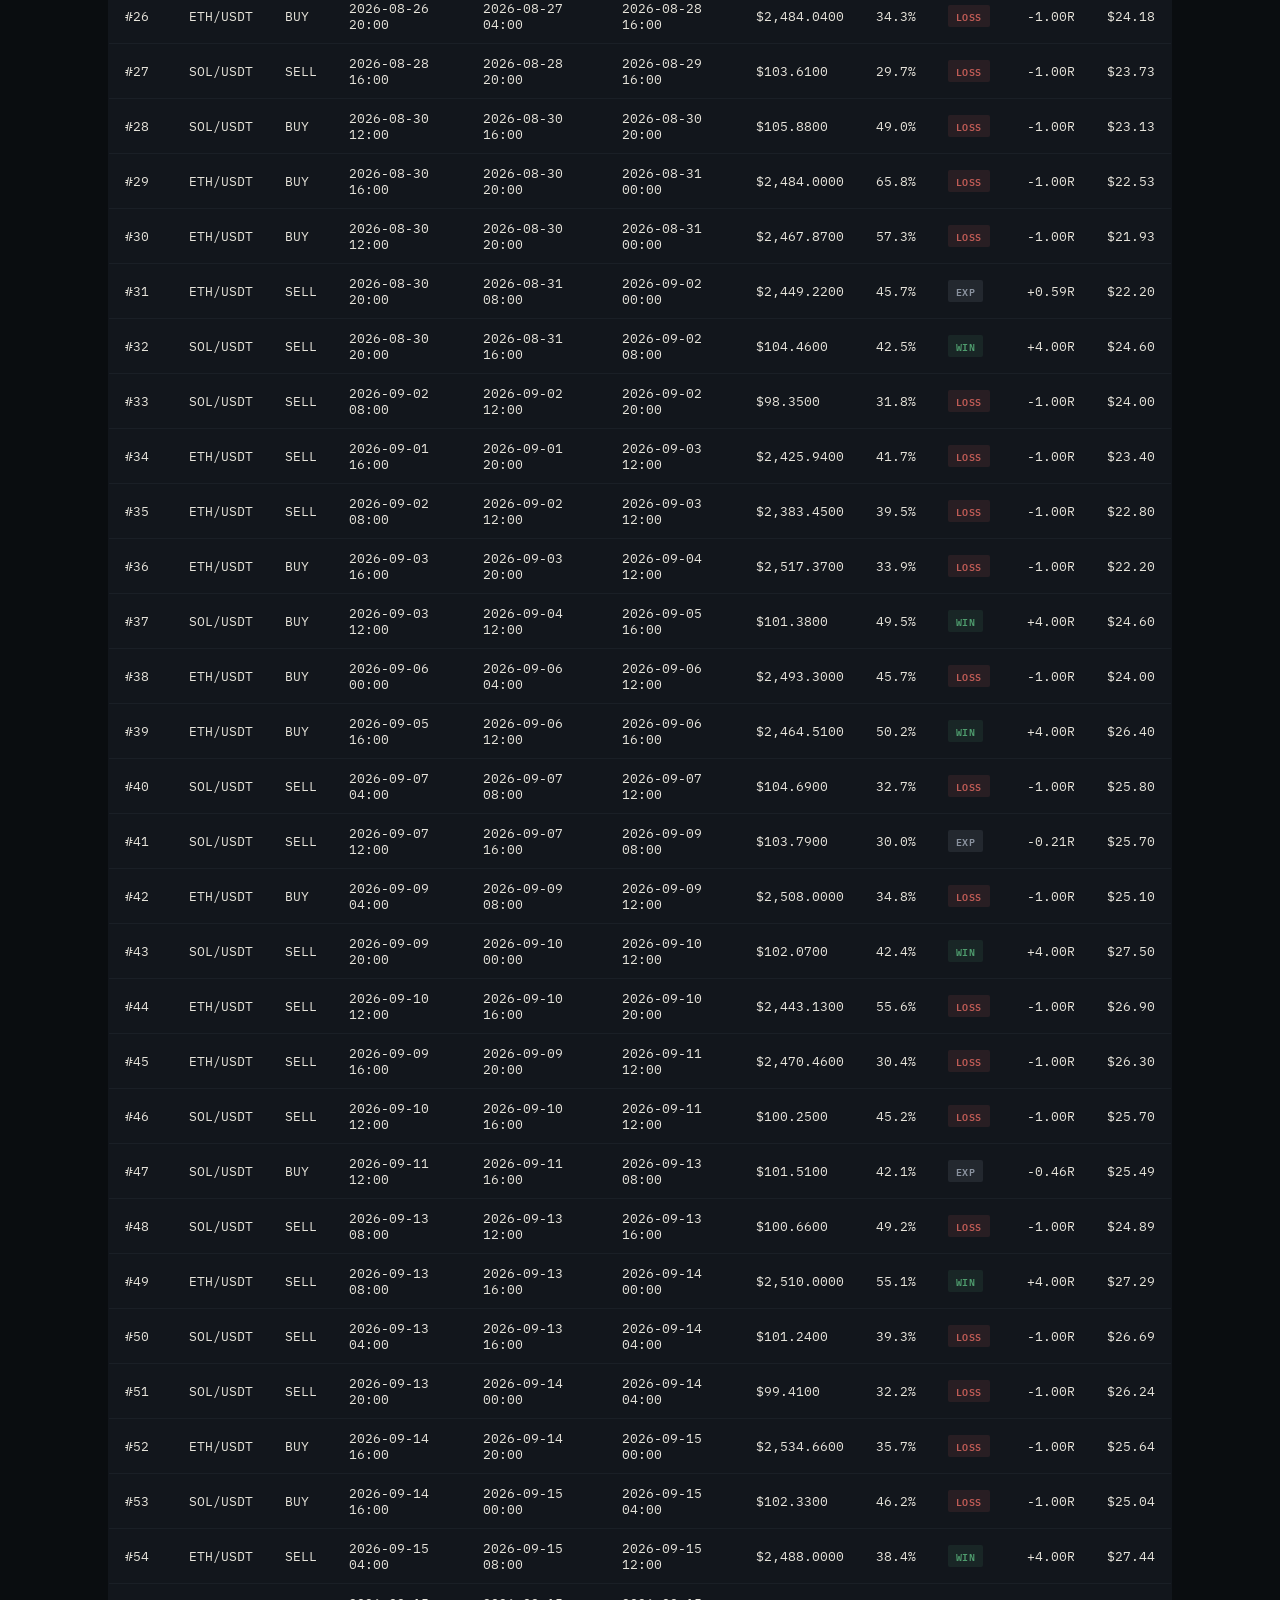
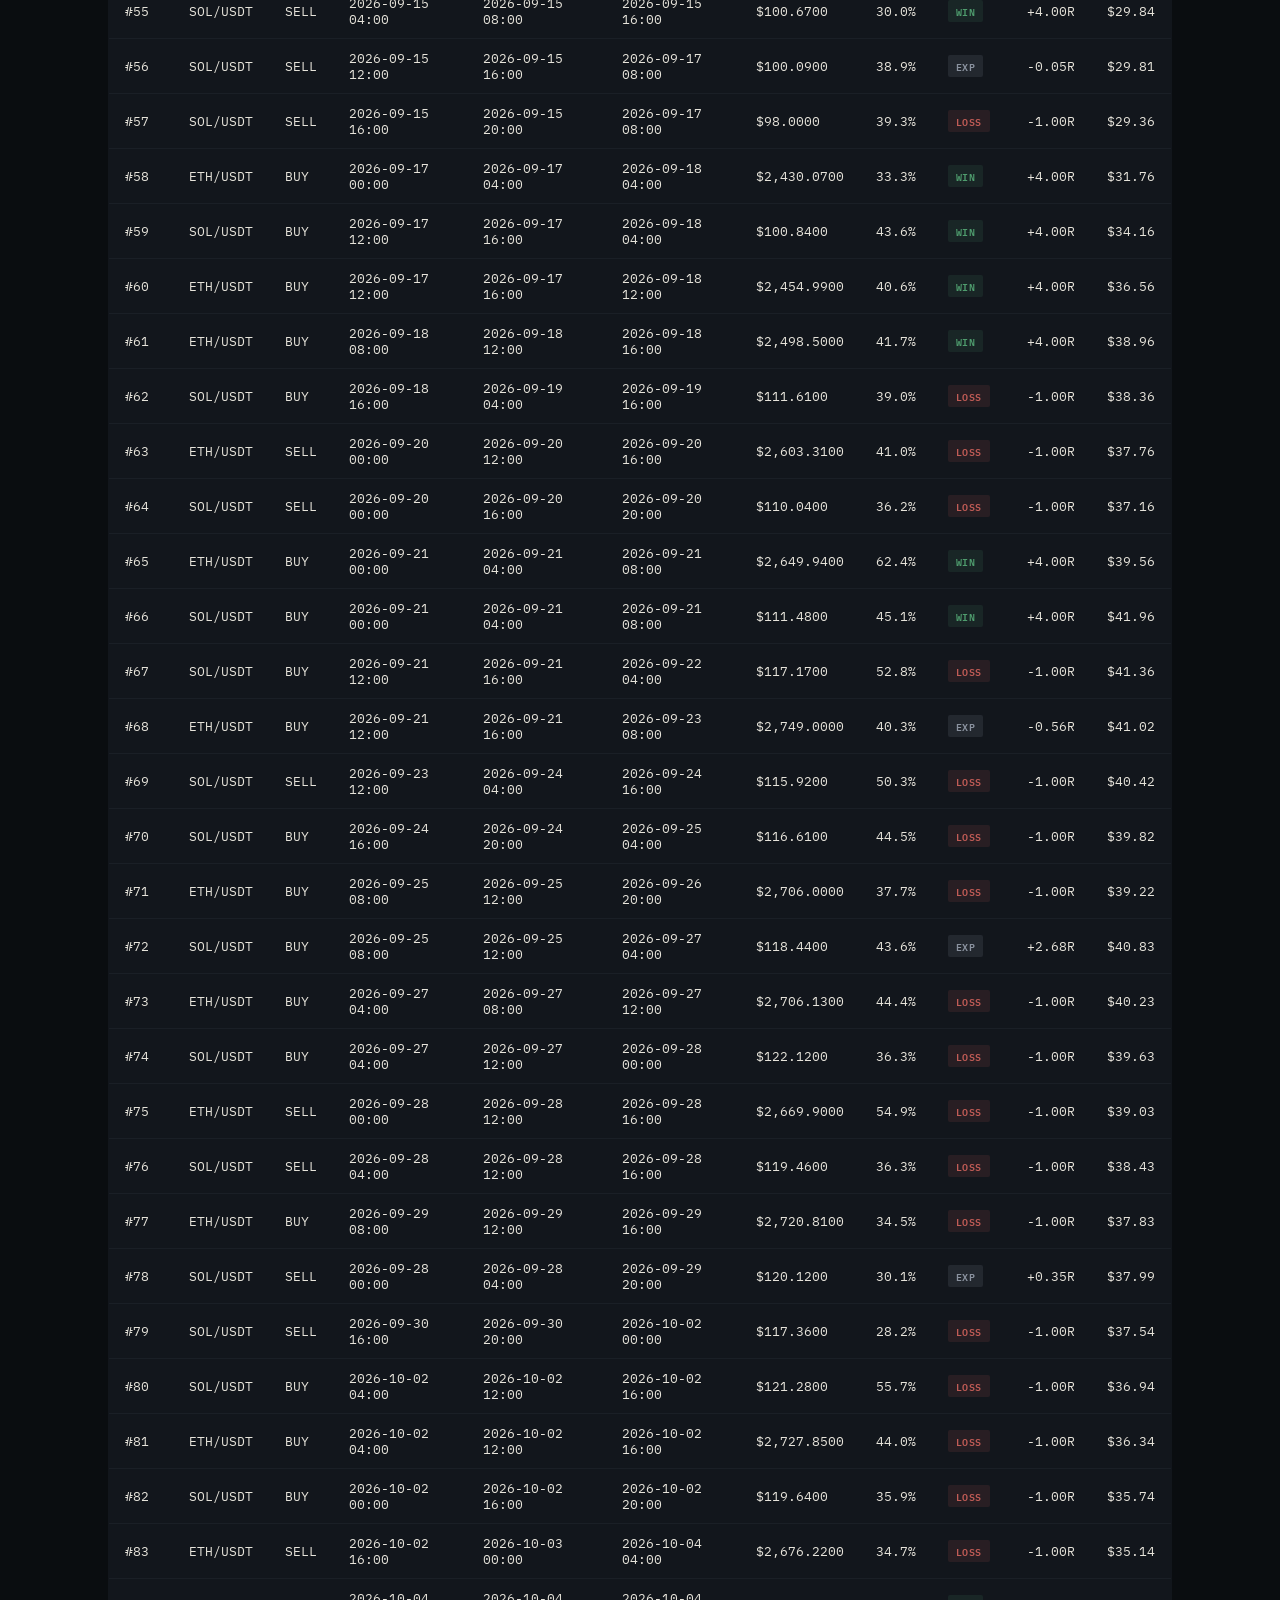
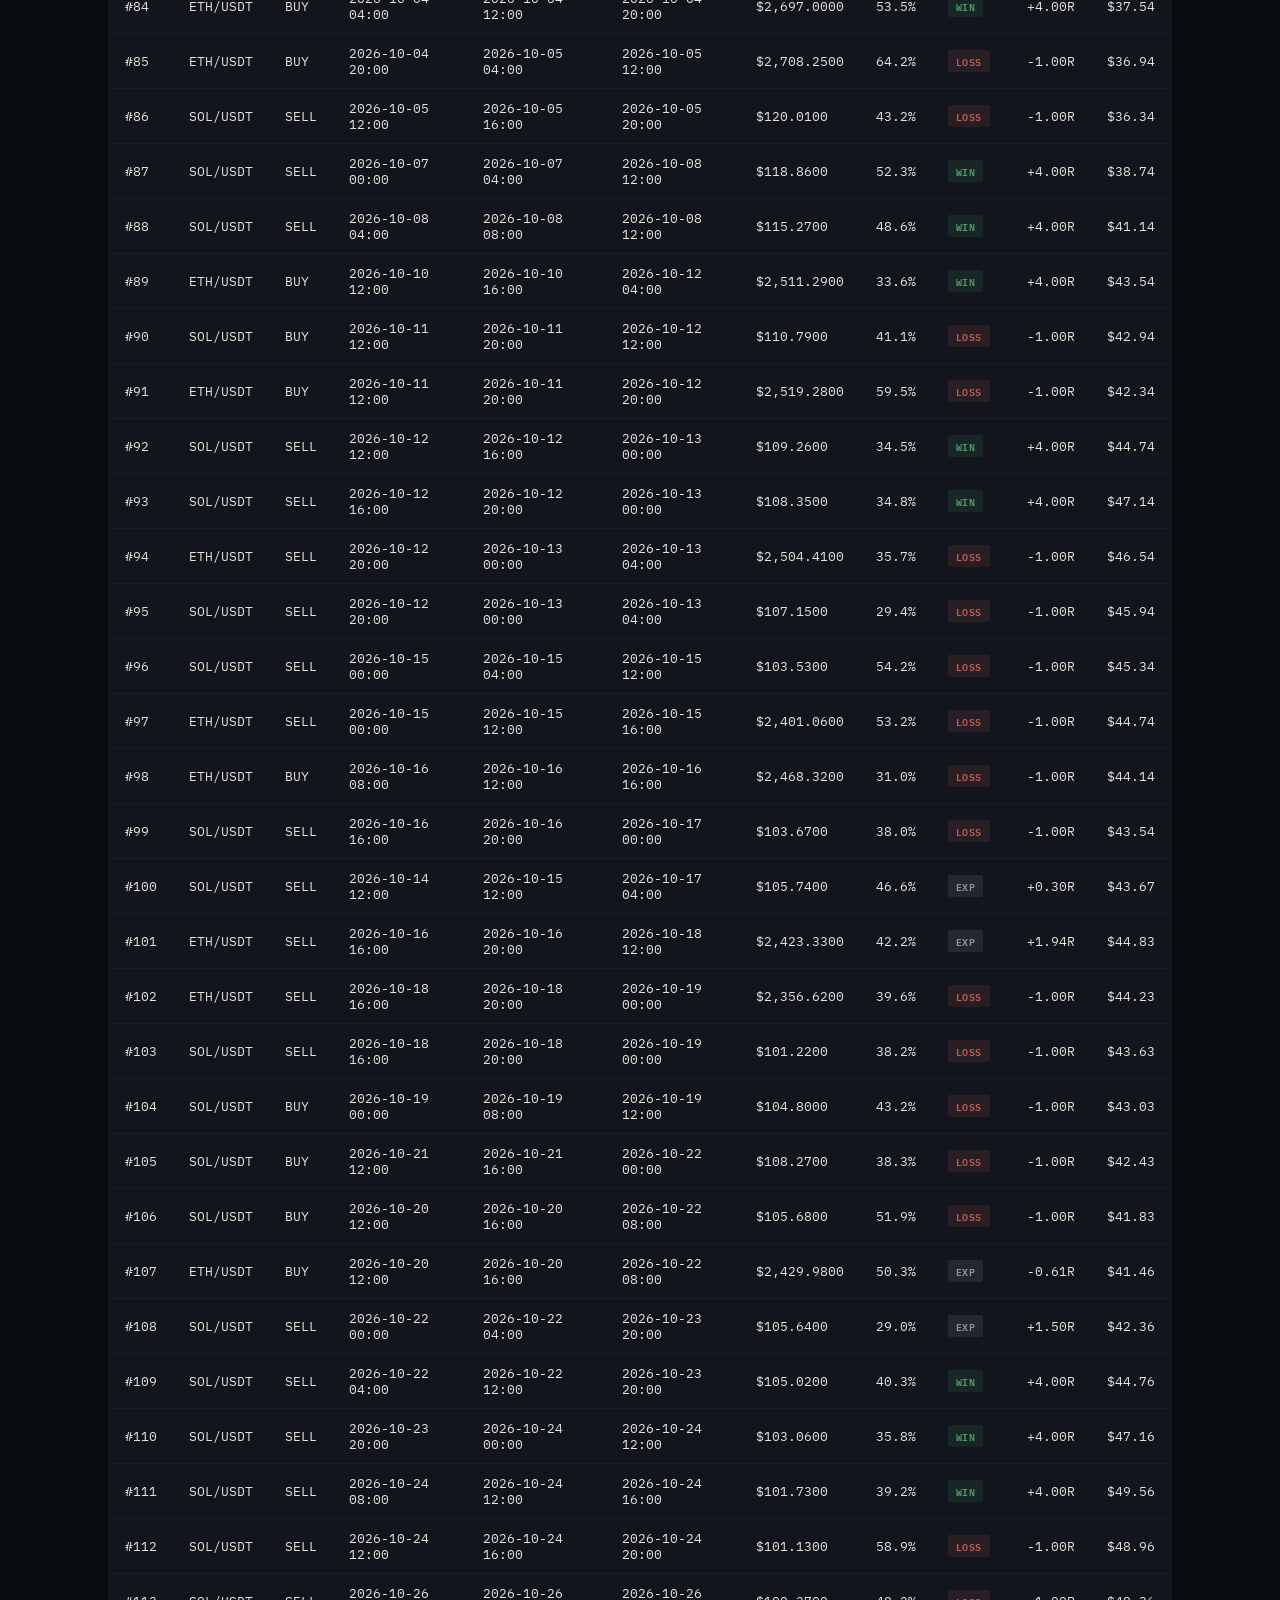
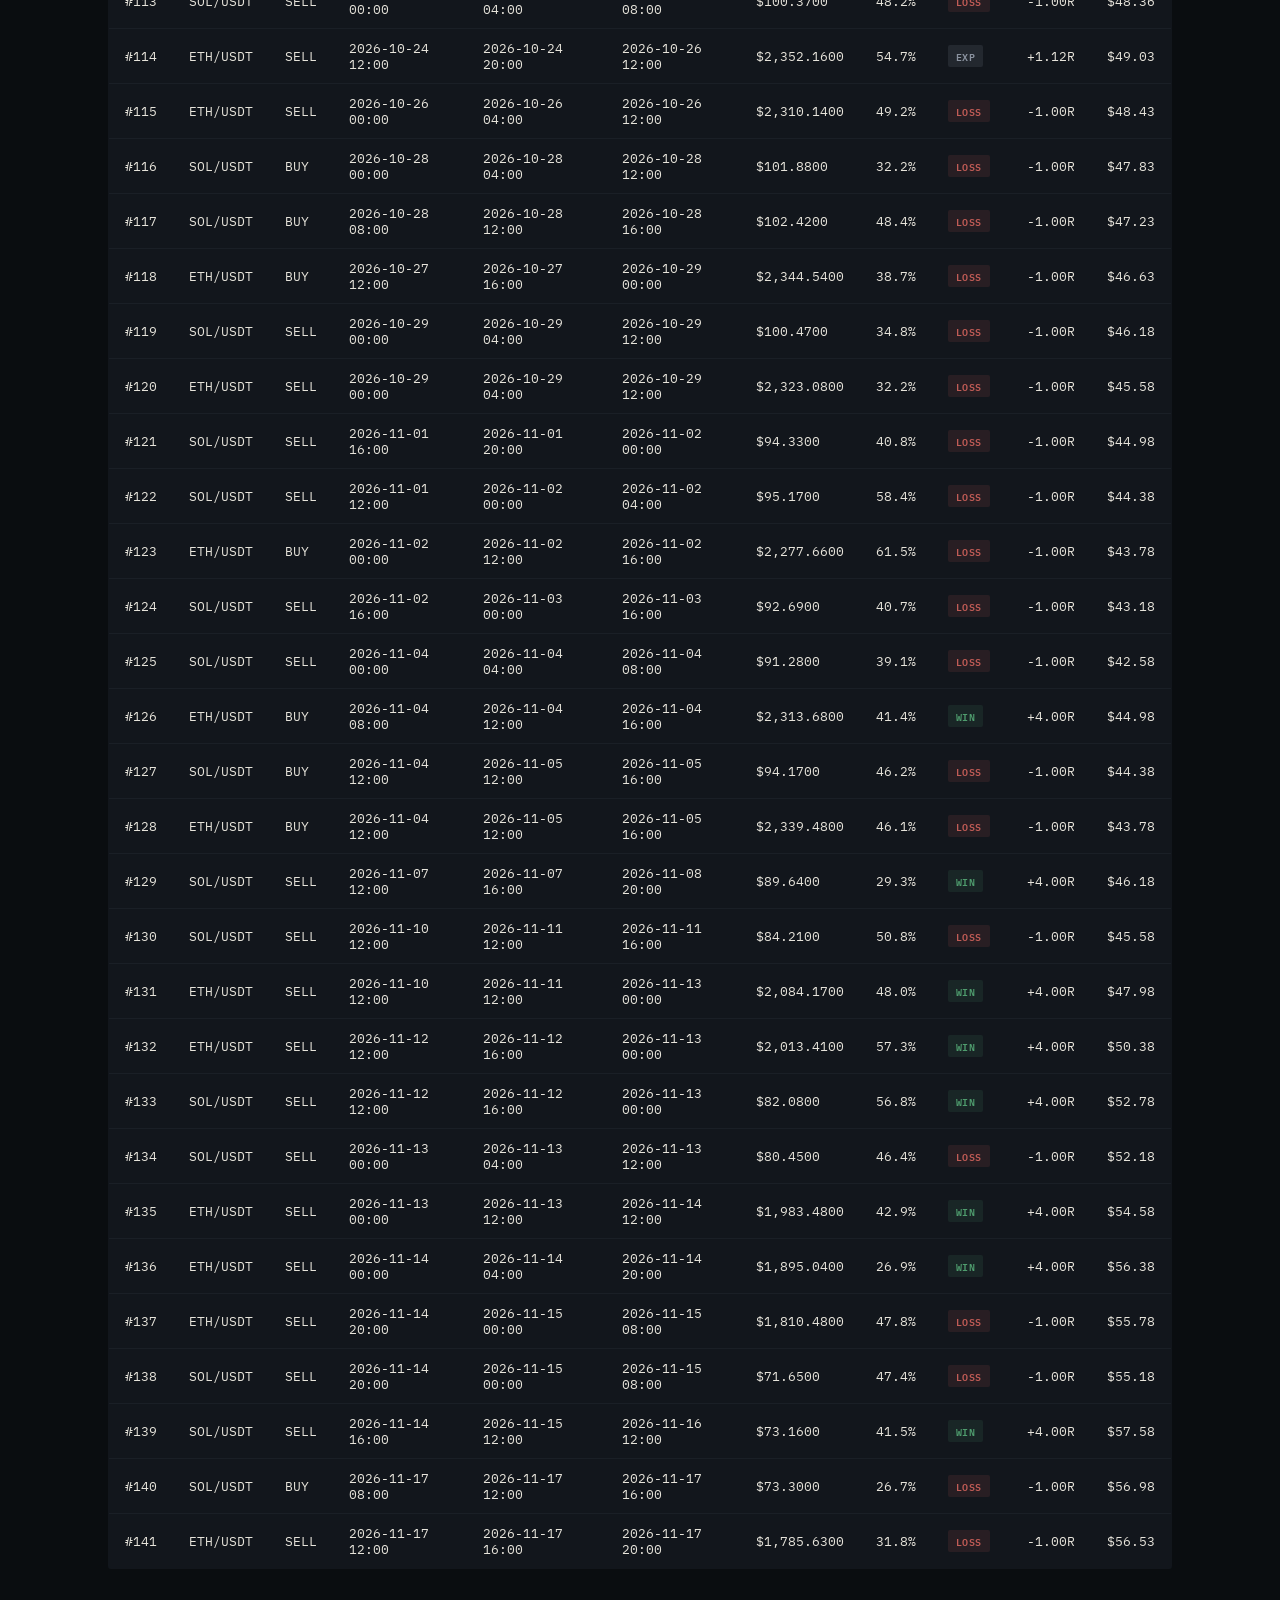
==== commit 790ef658: "Forward scan: 2026-11-28 13:22 UTC" ====
--- a/docs/history.html
+++ b/docs/history.html
@@ -35,7 +35,7 @@
         <span class="ticker-text">
             SWING ARMED &middot;
             INTRADAY DISARMED &middot;
-            LAST SCAN 2026-11-28 04:24 UTC
+            LAST SCAN 2026-11-28 13:22 UTC
         </span>
     </div>
 
